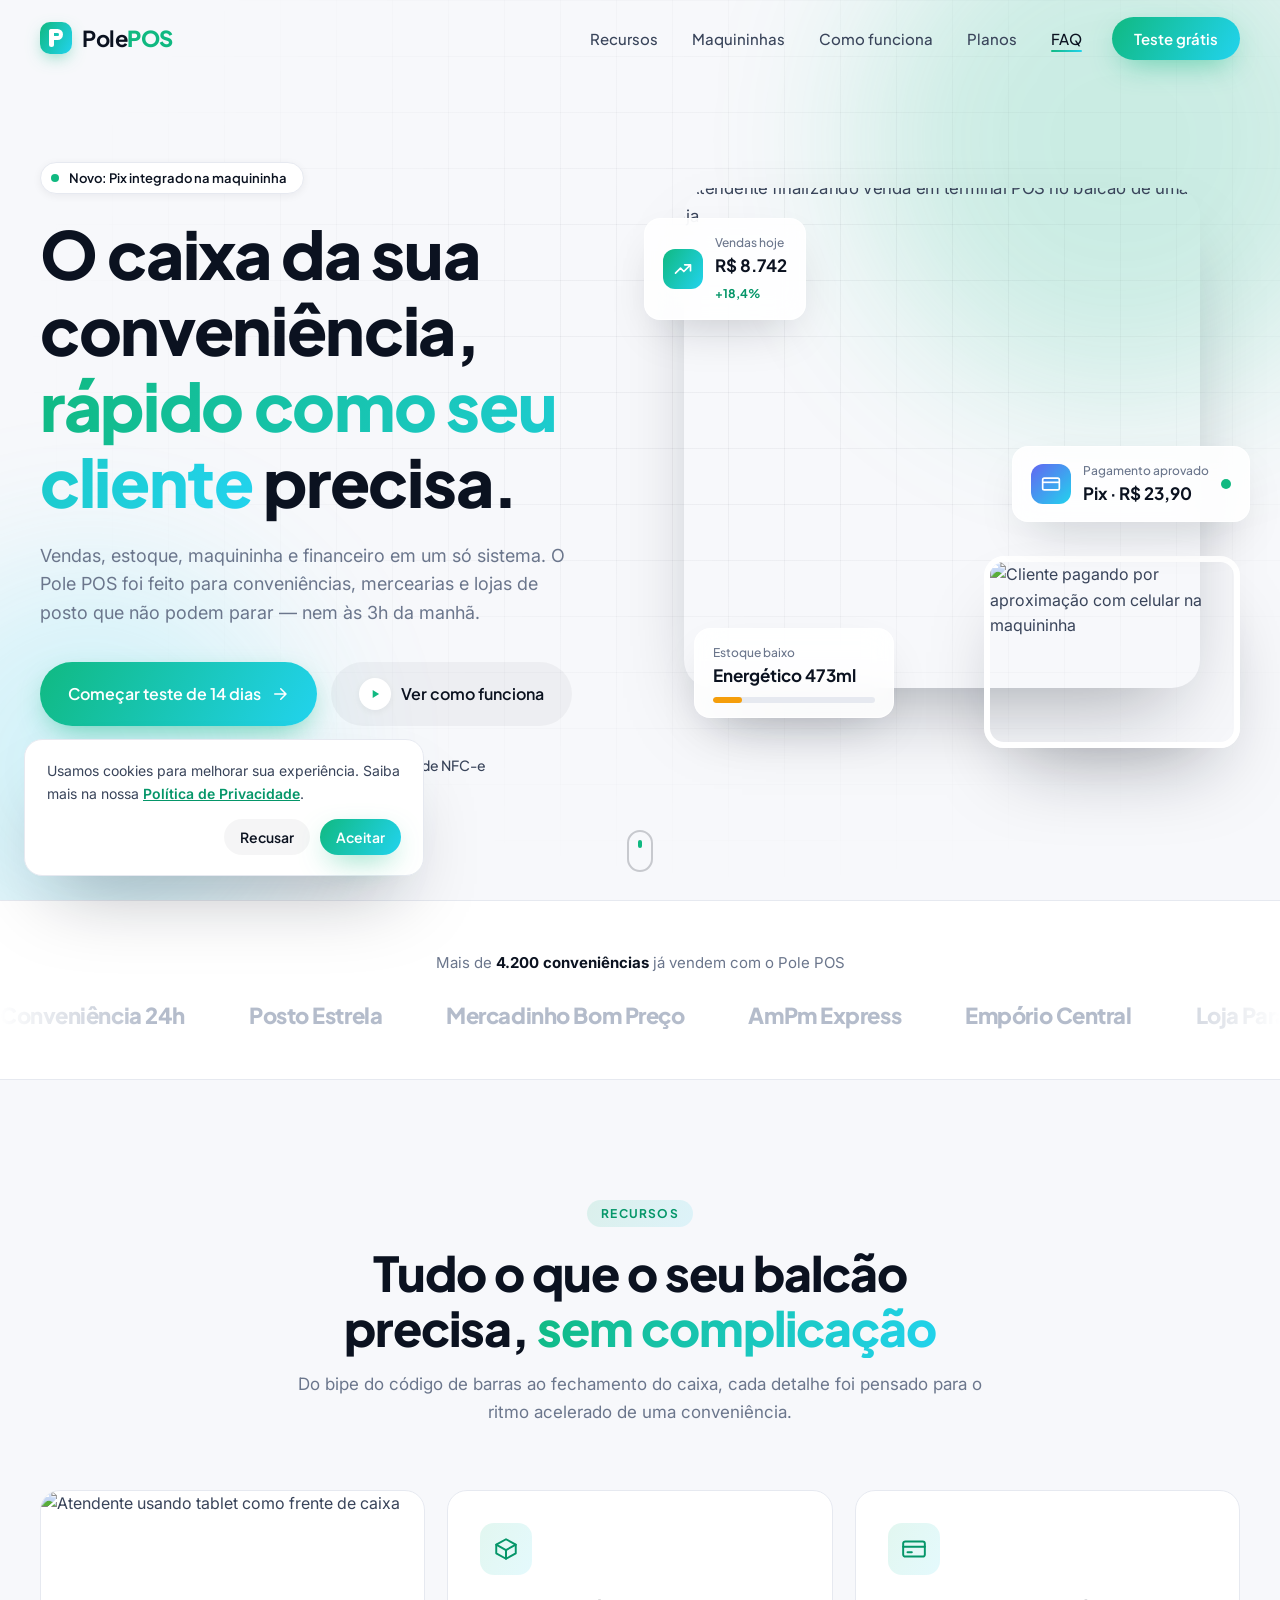
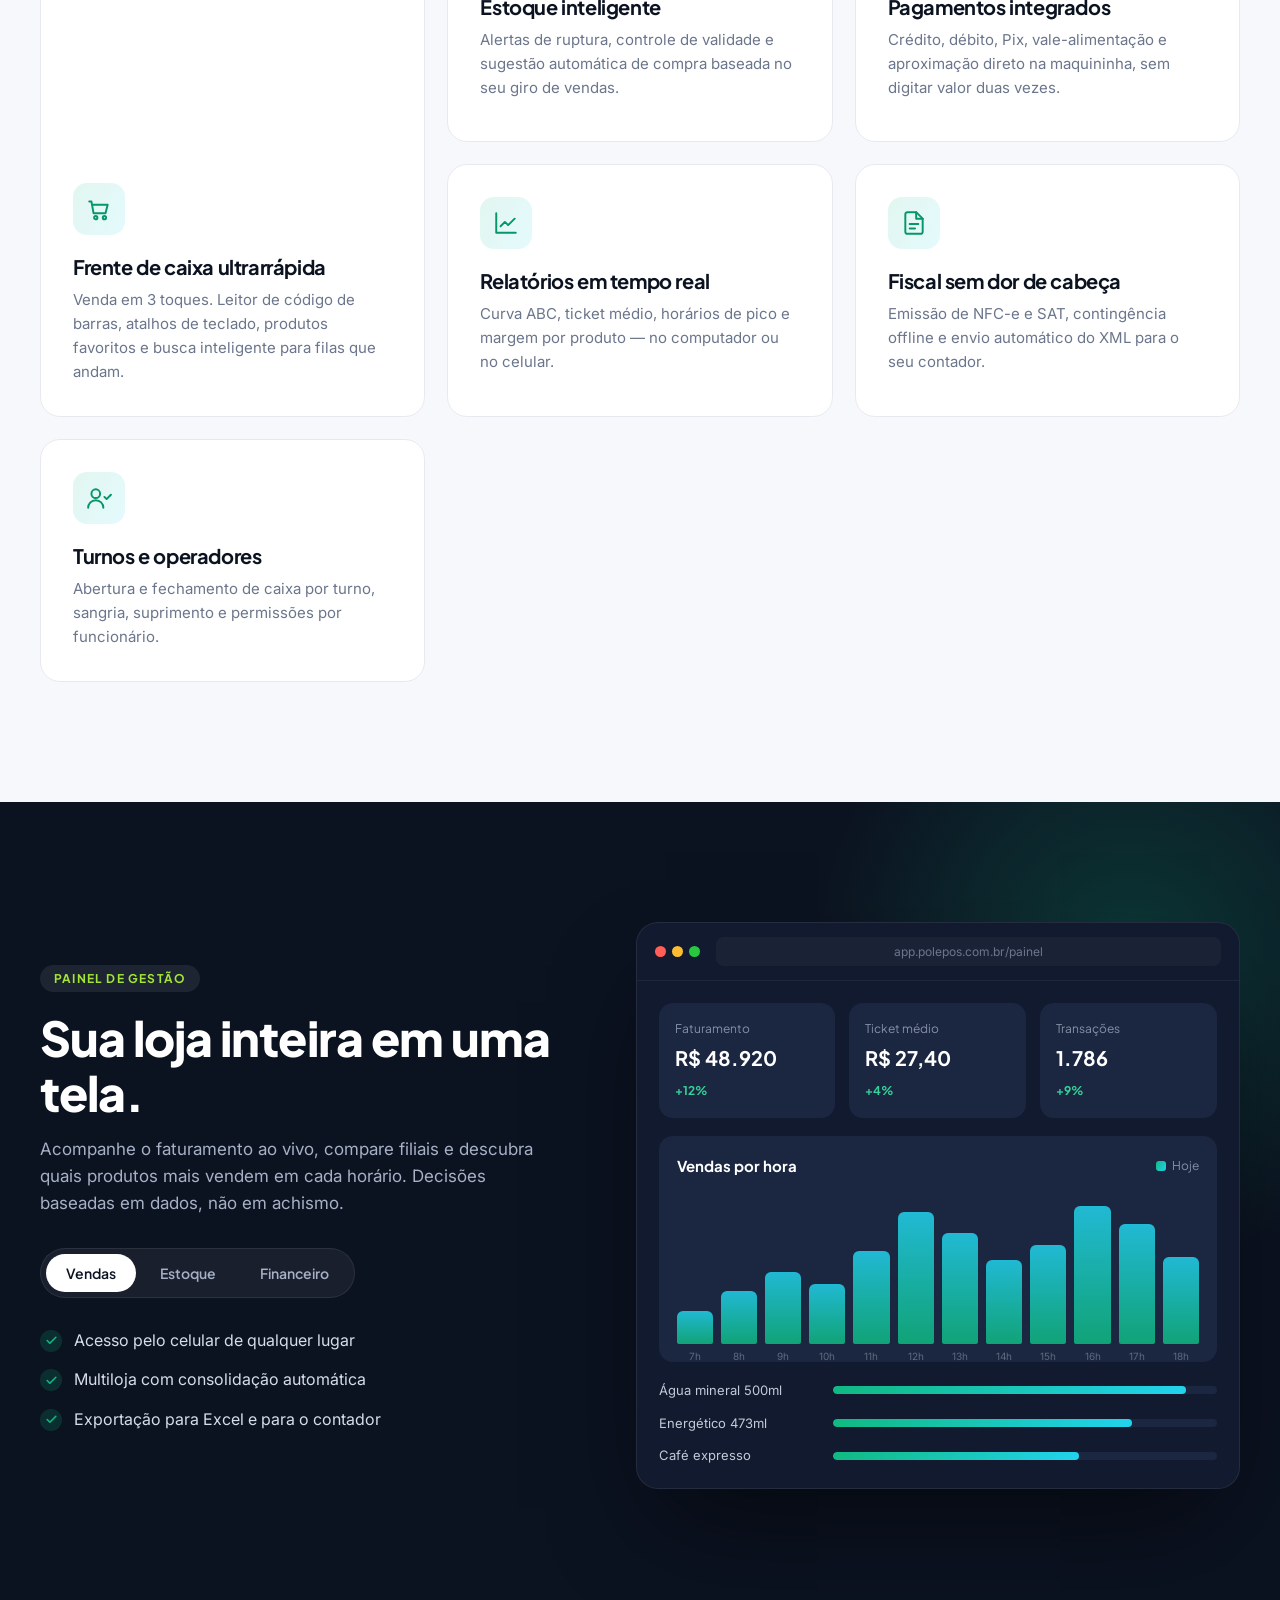
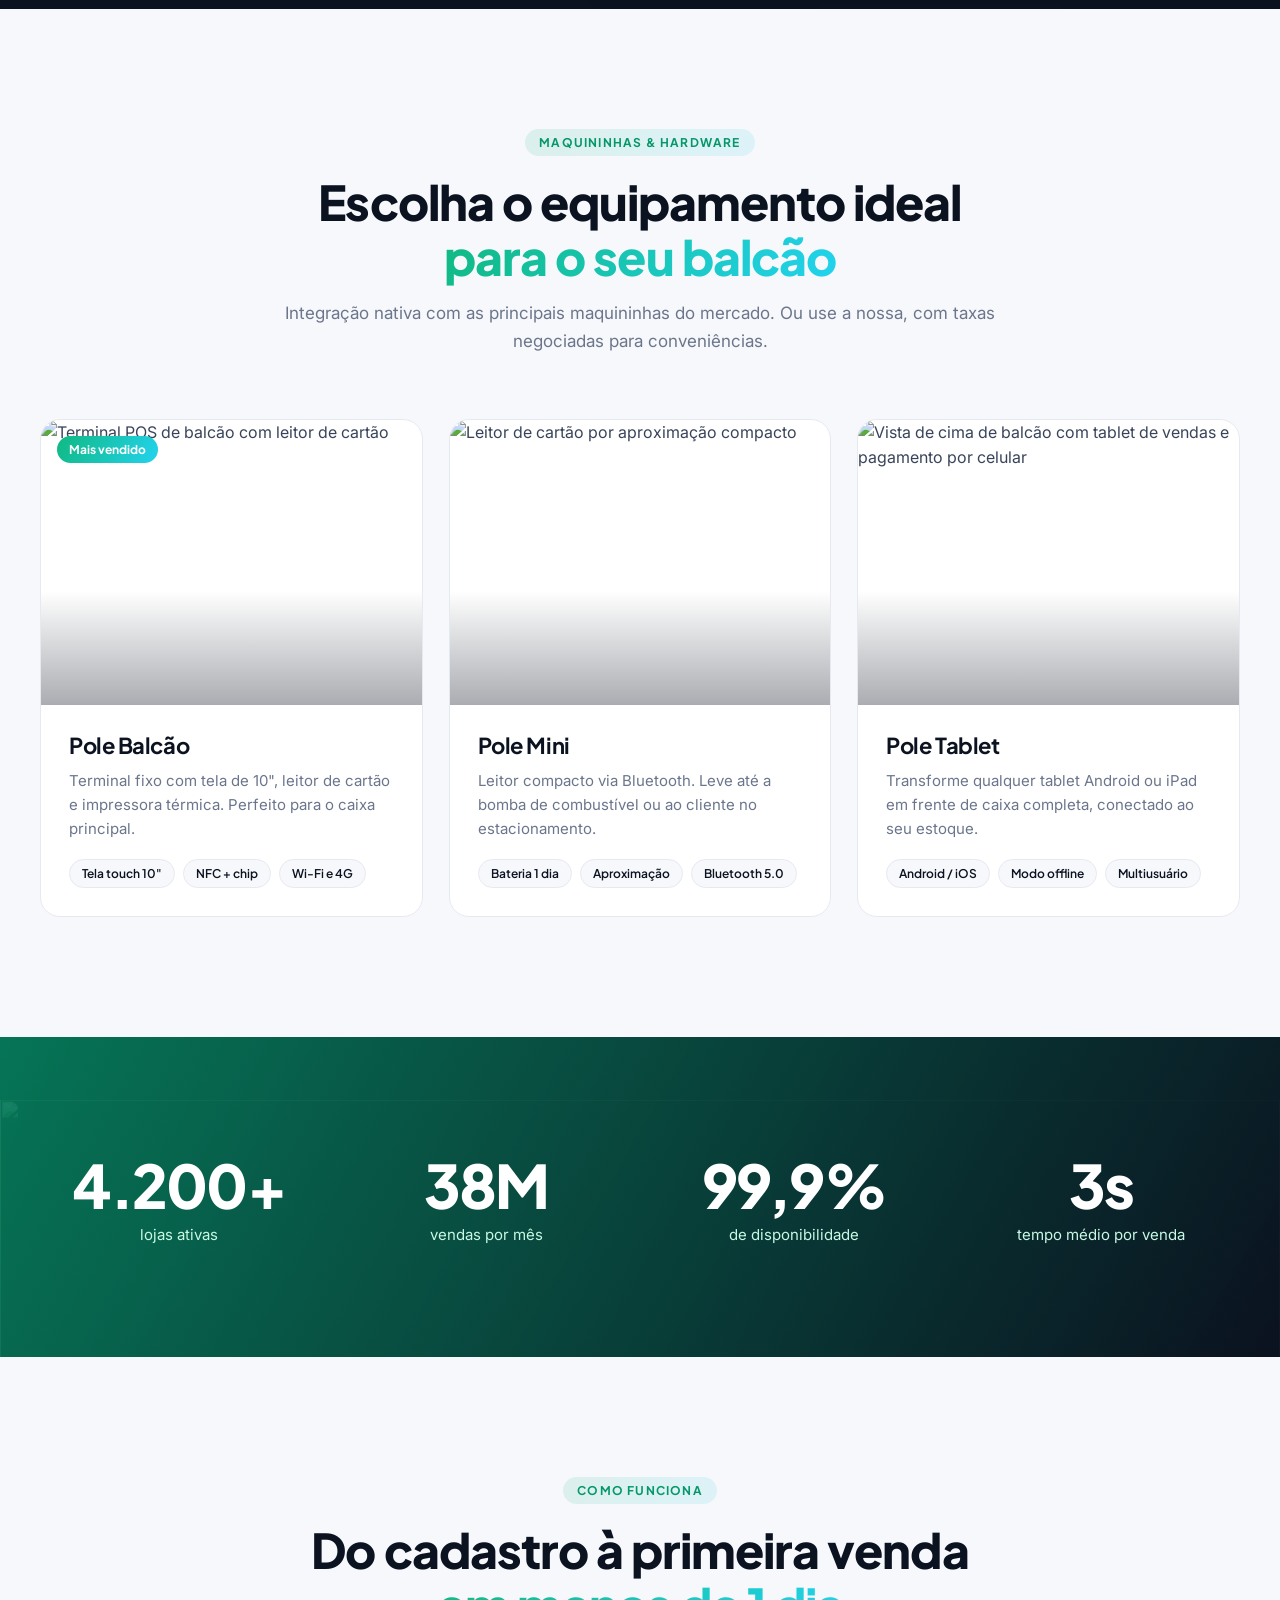
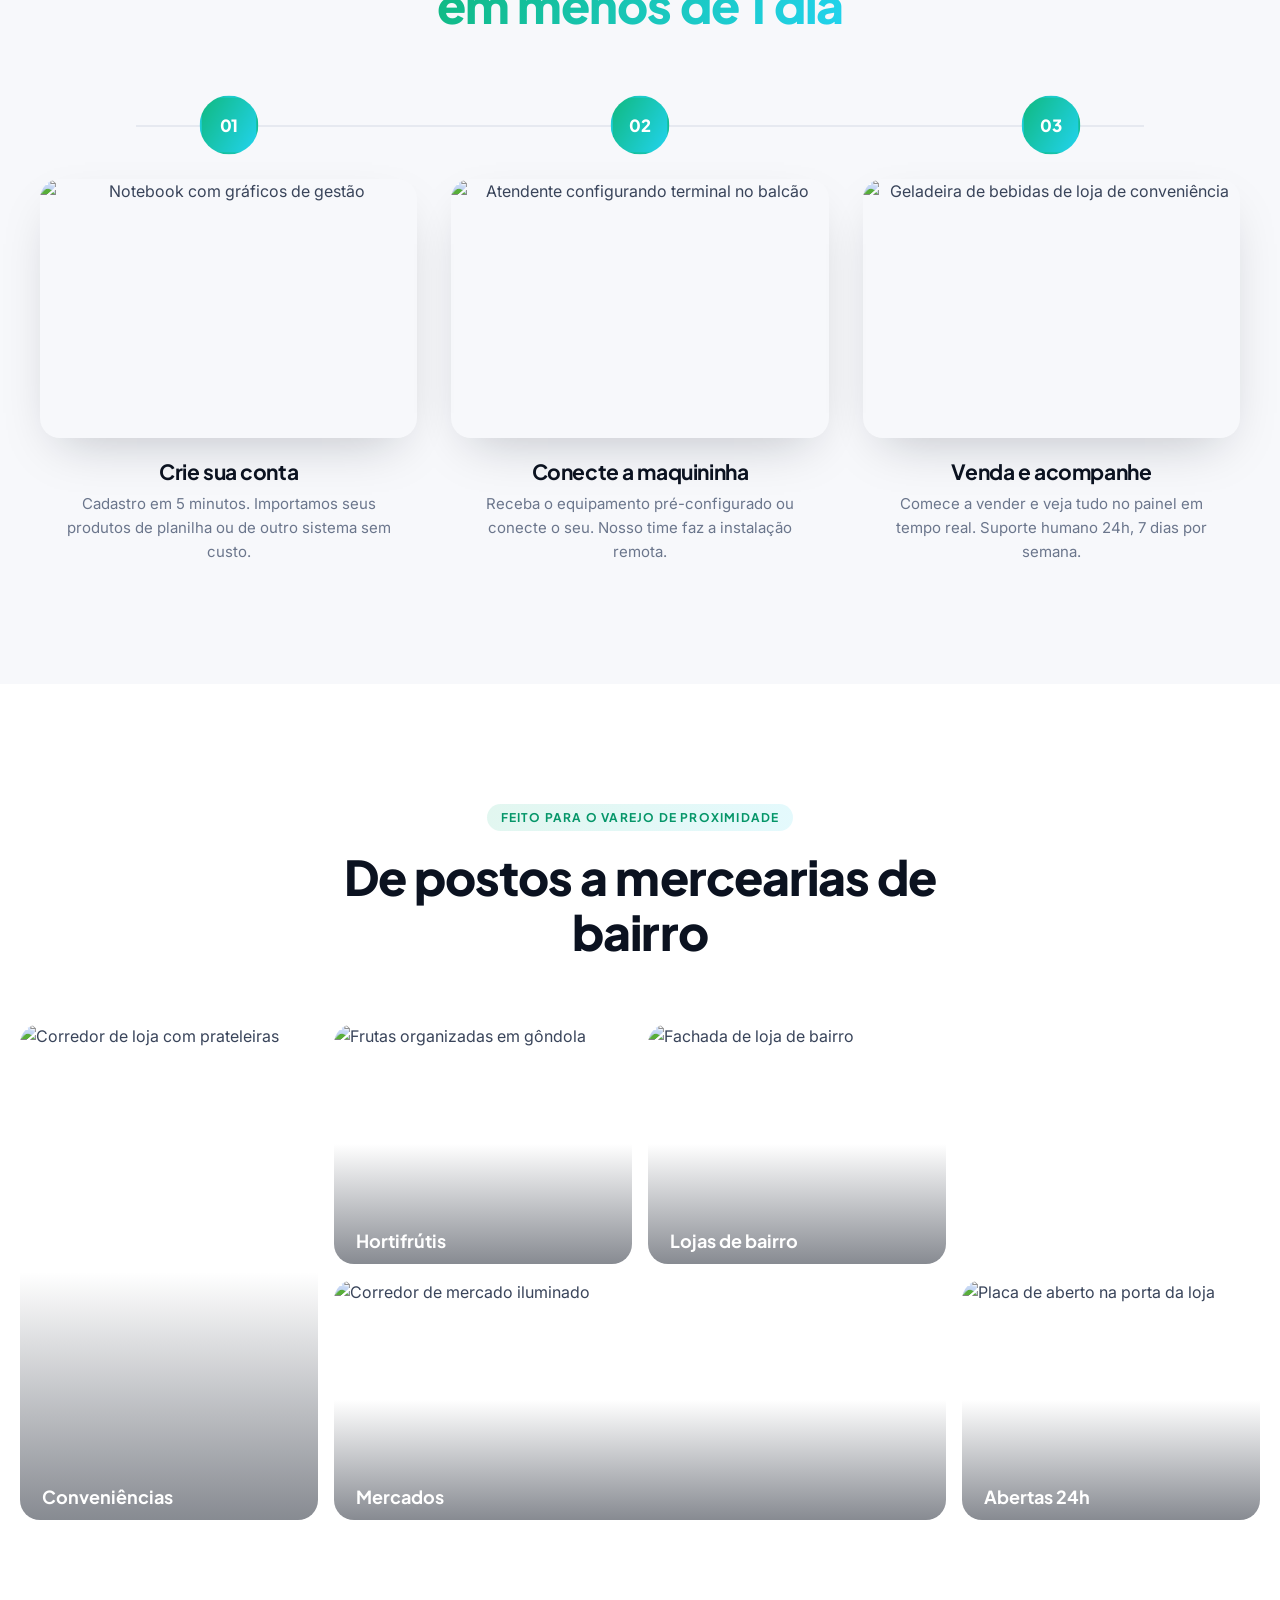
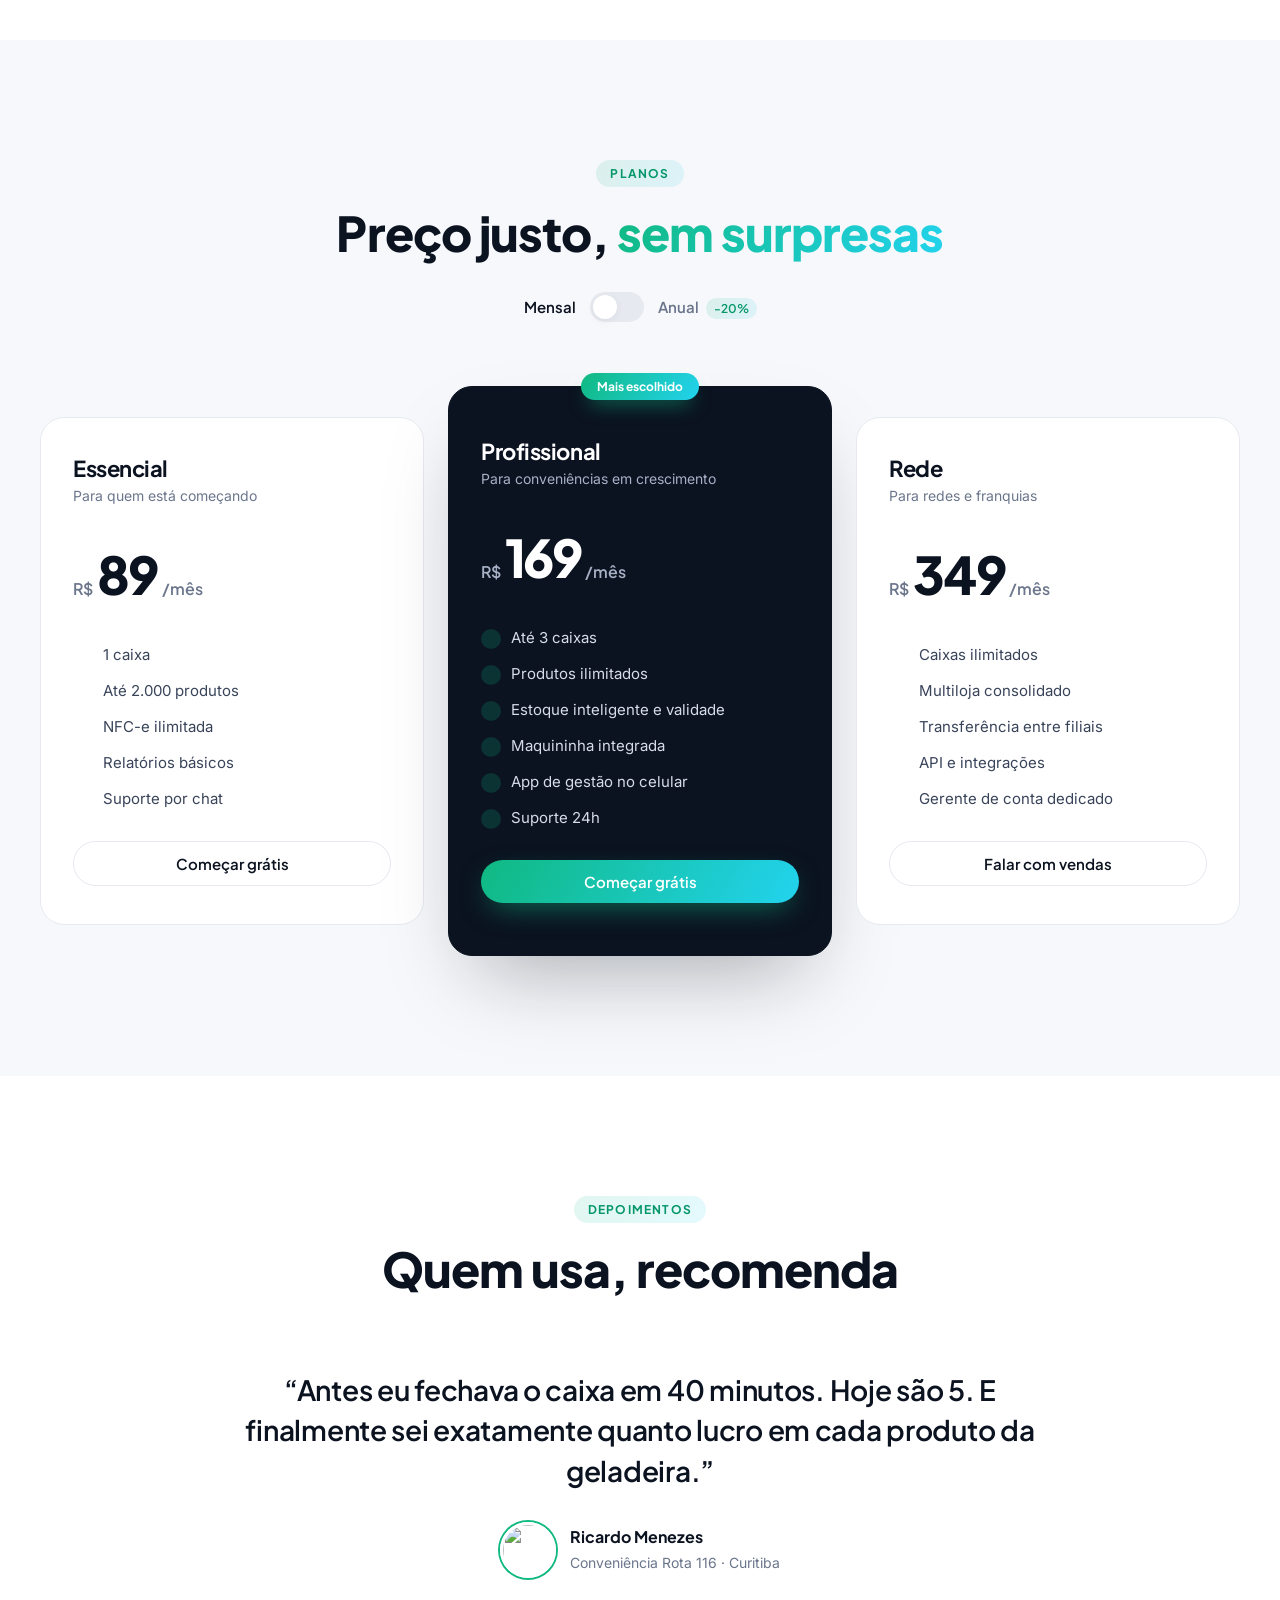
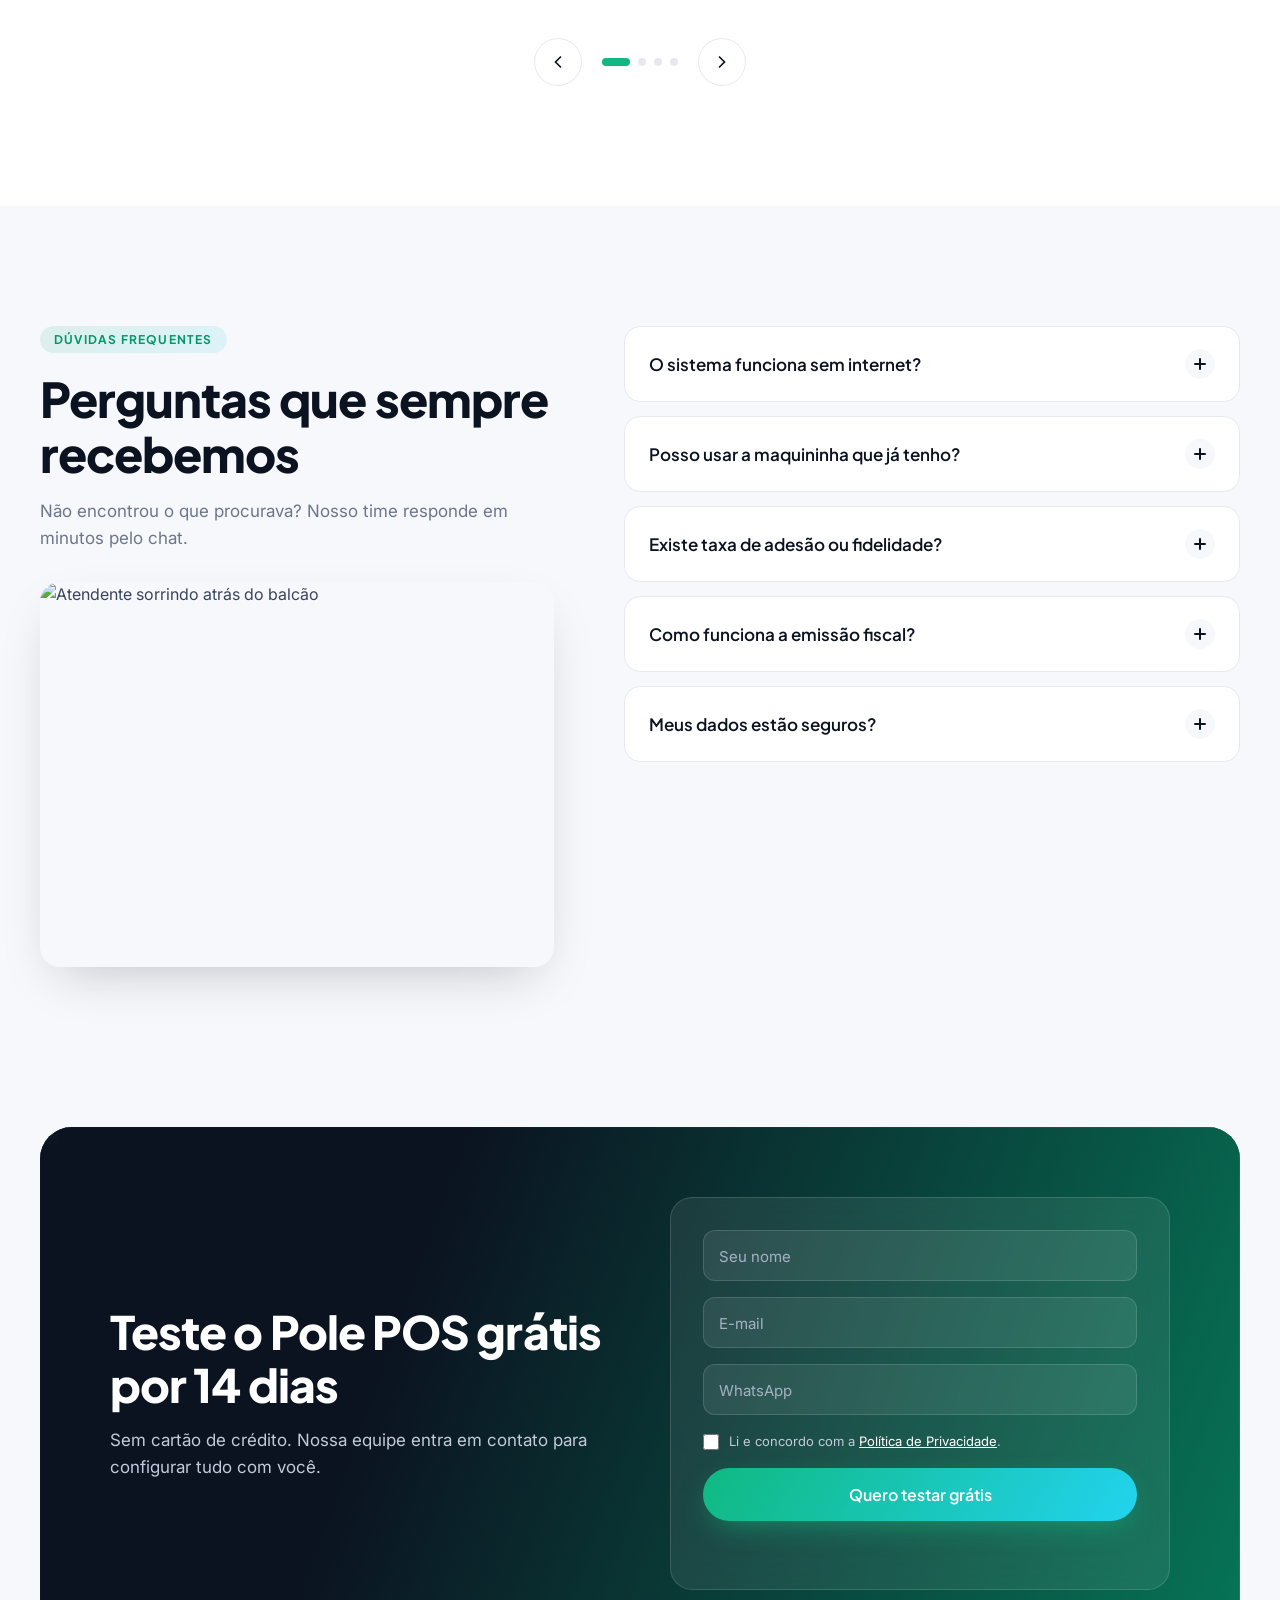
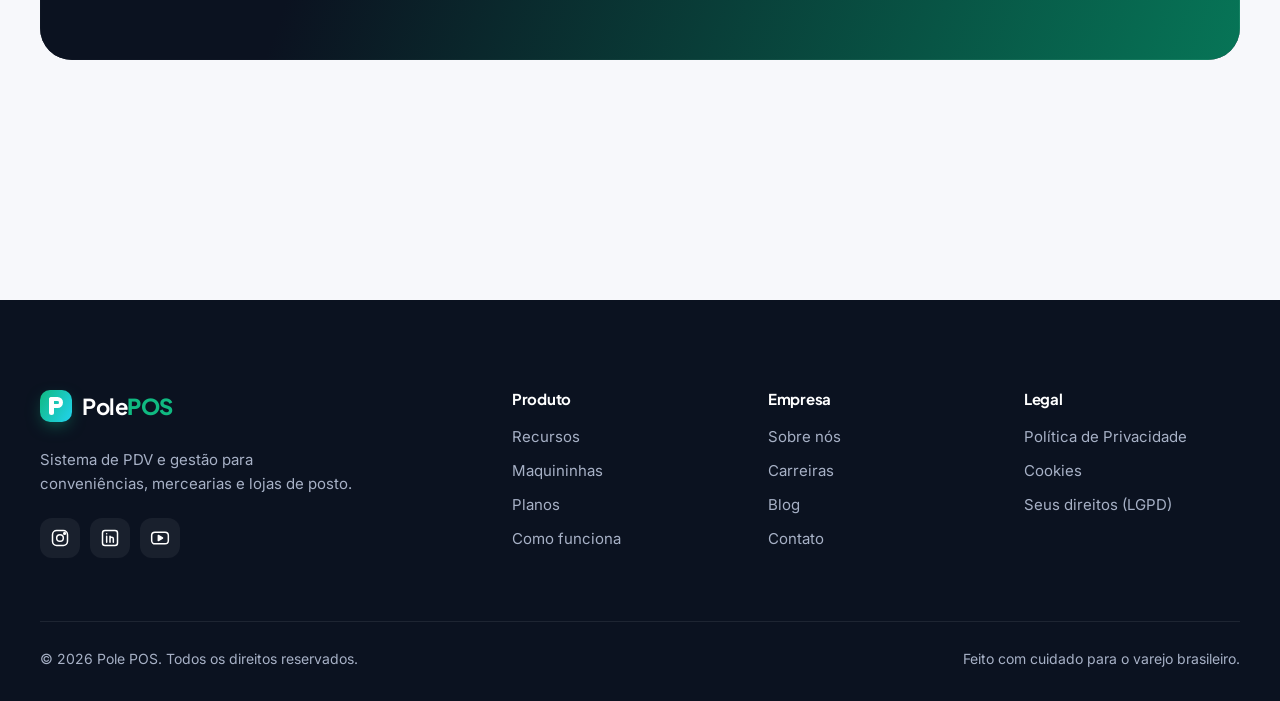
==== index.html @ f8021e5f "Landing page do Pole POS e página de privacidade Landing page para sistema de PDV de conveniências (" ====
<!DOCTYPE html>
<html lang="pt-BR">
<head>
  <meta charset="UTF-8">
  <meta name="viewport" content="width=device-width, initial-scale=1.0">
  <title>Pole POS — Sistema de PDV para Conveniências</title>
  <meta name="description" content="Pole POS: sistema de controle de vendas, estoque e pagamentos para lojas de conveniência e mercearias. Maquininha integrada, relatórios em tempo real e gestão na palma da mão.">
  <link rel="preconnect" href="https://fonts.googleapis.com">
  <link rel="preconnect" href="https://fonts.gstatic.com" crossorigin>
  <link href="https://fonts.googleapis.com/css2?family=Plus+Jakarta+Sans:wght@400;500;600;700;800&family=Inter:wght@400;500;600&display=swap" rel="stylesheet">
  <link rel="stylesheet" href="css/style.css">
</head>
<body>

  <!-- Loader -->
  <div class="loader" id="loader" aria-hidden="true">
    <div class="loader__logo">
      <span class="logo-mark"></span>
      <span>Pole<b>POS</b></span>
    </div>
    <div class="loader__bar"><span></span></div>
  </div>

  <div class="scroll-progress" id="scrollProgress"></div>
  <div class="cursor-glow" id="cursorGlow" aria-hidden="true"></div>

  <!-- Header -->
  <header class="header" id="header">
    <div class="container header__inner">
      <a href="#inicio" class="logo" aria-label="Pole POS — início">
        <span class="logo-mark"></span>
        <span>Pole<b>POS</b></span>
      </a>

      <nav class="nav" id="nav" aria-label="Navegação principal">
        <a href="#recursos" class="nav__link">Recursos</a>
        <a href="#maquininhas" class="nav__link">Maquininhas</a>
        <a href="#como-funciona" class="nav__link">Como funciona</a>
        <a href="#planos" class="nav__link">Planos</a>
        <a href="#faq" class="nav__link">FAQ</a>
        <a href="#contato" class="btn btn--primary nav__cta">Teste grátis</a>
      </nav>

      <button class="burger" id="burger" aria-label="Abrir menu" aria-expanded="false" aria-controls="nav">
        <span></span><span></span><span></span>
      </button>
    </div>
  </header>

  <main>
    <!-- HERO -->
    <section class="hero" id="inicio">
      <div class="hero__bg">
        <div class="blob blob--1"></div>
        <div class="blob blob--2"></div>
        <div class="grid-lines"></div>
      </div>

      <div class="container hero__inner">
        <div class="hero__content">
          <span class="badge reveal" data-delay="100">
            <span class="badge__dot"></span> Novo: Pix integrado na maquininha
          </span>
          <h1 class="hero__title reveal" data-delay="200">
            O caixa da sua conveniência,
            <span class="text-gradient">rápido como seu cliente</span>
            precisa.
          </h1>
          <p class="hero__text reveal" data-delay="300">
            Vendas, estoque, maquininha e financeiro em um só sistema. O Pole POS foi feito para conveniências, mercearias e lojas de posto que não podem parar — nem às 3h da manhã.
          </p>
          <div class="hero__actions reveal" data-delay="400">
            <a href="#contato" class="btn btn--primary btn--lg">
              Começar teste de 14 dias
              <svg viewBox="0 0 24 24" width="18" height="18"><path d="M5 12h14M13 5l7 7-7 7" fill="none" stroke="currentColor" stroke-width="2" stroke-linecap="round" stroke-linejoin="round"/></svg>
            </a>
            <a href="#como-funciona" class="btn btn--ghost btn--lg">
              <span class="play-icon"><svg viewBox="0 0 24 24" width="14" height="14"><path d="M8 5v14l11-7z" fill="currentColor"/></svg></span>
              Ver como funciona
            </a>
          </div>
          <ul class="hero__trust reveal" data-delay="500">
            <li><svg viewBox="0 0 24 24" width="18" height="18"><path d="M20 6 9 17l-5-5" fill="none" stroke="currentColor" stroke-width="2.5" stroke-linecap="round" stroke-linejoin="round"/></svg> Sem fidelidade</li>
            <li><svg viewBox="0 0 24 24" width="18" height="18"><path d="M20 6 9 17l-5-5" fill="none" stroke="currentColor" stroke-width="2.5" stroke-linecap="round" stroke-linejoin="round"/></svg> Funciona offline</li>
            <li><svg viewBox="0 0 24 24" width="18" height="18"><path d="M20 6 9 17l-5-5" fill="none" stroke="currentColor" stroke-width="2.5" stroke-linecap="round" stroke-linejoin="round"/></svg> Emissão de NFC-e</li>
          </ul>
        </div>

        <div class="hero__visual reveal reveal--right" data-delay="300">
          <div class="hero__img-main tilt">
            <img src="https://images.unsplash.com/photo-1556742049-0cfed4f6a45d?w=1100&q=80&auto=format&fit=crop" alt="Atendente finalizando venda em terminal POS no balcão de uma loja">
          </div>
          <div class="hero__img-small parallax" data-speed="0.08">
            <img src="https://images.unsplash.com/photo-1556742111-a301076d9d18?w=600&q=80&auto=format&fit=crop" alt="Cliente pagando por aproximação com celular na maquininha">
          </div>

          <div class="float-card float-card--sales parallax" data-speed="-0.06">
            <div class="float-card__icon float-card__icon--green">
              <svg viewBox="0 0 24 24" width="20" height="20"><path d="M3 17l6-6 4 4 8-8M14 7h7v7" fill="none" stroke="currentColor" stroke-width="2" stroke-linecap="round" stroke-linejoin="round"/></svg>
            </div>
            <div>
              <small>Vendas hoje</small>
              <strong>R$ <span class="counter" data-target="8742" data-format="money">0</span></strong>
              <em class="up">+18,4%</em>
            </div>
          </div>

          <div class="float-card float-card--pay parallax" data-speed="0.1">
            <div class="float-card__icon float-card__icon--blue">
              <svg viewBox="0 0 24 24" width="20" height="20"><rect x="2" y="5" width="20" height="14" rx="2" fill="none" stroke="currentColor" stroke-width="2"/><path d="M2 10h20" stroke="currentColor" stroke-width="2"/></svg>
            </div>
            <div>
              <small>Pagamento aprovado</small>
              <strong>Pix · R$ 23,90</strong>
            </div>
            <span class="pulse-dot"></span>
          </div>

          <div class="float-card float-card--stock parallax" data-speed="-0.12">
            <small>Estoque baixo</small>
            <strong>Energético 473ml</strong>
            <div class="mini-bar"><span style="--w: 18%"></span></div>
          </div>
        </div>
      </div>

      <a href="#logos" class="scroll-hint" aria-label="Rolar para baixo"><span></span></a>
    </section>

    <!-- LOGOS / MARQUEE -->
    <section class="logos" id="logos">
      <p class="logos__title">Mais de <strong>4.200 conveniências</strong> já vendem com o Pole POS</p>
      <div class="marquee">
        <div class="marquee__track">
          <span>Conveniência 24h</span><span>Posto Estrela</span><span>Mercadinho Bom Preço</span><span>AmPm Express</span><span>Empório Central</span><span>Loja Parada Certa</span><span>Mercearia da Vila</span><span>Rede Rota Sul</span>
          <span>Conveniência 24h</span><span>Posto Estrela</span><span>Mercadinho Bom Preço</span><span>AmPm Express</span><span>Empório Central</span><span>Loja Parada Certa</span><span>Mercearia da Vila</span><span>Rede Rota Sul</span>
        </div>
      </div>
    </section>

    <!-- RECURSOS -->
    <section class="section features" id="recursos">
      <div class="container">
        <div class="section__head reveal">
          <span class="eyebrow">Recursos</span>
          <h2 class="section__title">Tudo o que o seu balcão precisa, <span class="text-gradient">sem complicação</span></h2>
          <p class="section__text">Do bipe do código de barras ao fechamento do caixa, cada detalhe foi pensado para o ritmo acelerado de uma conveniência.</p>
        </div>

        <div class="features__grid">
          <article class="feature-card feature-card--big reveal">
            <div class="feature-card__img">
              <img src="https://images.unsplash.com/photo-1556740758-90de374c12ad?w=900&q=80&auto=format&fit=crop" alt="Atendente usando tablet como frente de caixa" loading="lazy">
            </div>
            <div class="feature-card__body">
              <div class="icon-box"><svg viewBox="0 0 24 24"><path d="M3 5h2l2 11h11l2-8H6" /><circle cx="9" cy="20" r="1.5"/><circle cx="17" cy="20" r="1.5"/></svg></div>
              <h3>Frente de caixa ultrarrápida</h3>
              <p>Venda em 3 toques. Leitor de código de barras, atalhos de teclado, produtos favoritos e busca inteligente para filas que andam.</p>
            </div>
          </article>

          <article class="feature-card reveal" data-delay="100">
            <div class="icon-box"><svg viewBox="0 0 24 24"><path d="M21 8 12 3 3 8v8l9 5 9-5z"/><path d="M3 8l9 5 9-5M12 13v8"/></svg></div>
            <h3>Estoque inteligente</h3>
            <p>Alertas de ruptura, controle de validade e sugestão automática de compra baseada no seu giro de vendas.</p>
          </article>

          <article class="feature-card reveal" data-delay="200">
            <div class="icon-box"><svg viewBox="0 0 24 24"><rect x="2" y="5" width="20" height="14" rx="2"/><path d="M2 10h20M6 15h4"/></svg></div>
            <h3>Pagamentos integrados</h3>
            <p>Crédito, débito, Pix, vale-alimentação e aproximação direto na maquininha, sem digitar valor duas vezes.</p>
          </article>

          <article class="feature-card reveal" data-delay="100">
            <div class="icon-box"><svg viewBox="0 0 24 24"><path d="M3 3v18h18"/><path d="M7 15l4-4 3 3 6-6"/></svg></div>
            <h3>Relatórios em tempo real</h3>
            <p>Curva ABC, ticket médio, horários de pico e margem por produto — no computador ou no celular.</p>
          </article>

          <article class="feature-card reveal" data-delay="200">
            <div class="icon-box"><svg viewBox="0 0 24 24"><path d="M14 2H6a2 2 0 0 0-2 2v16a2 2 0 0 0 2 2h12a2 2 0 0 0 2-2V8z"/><path d="M14 2v6h6M8 13h8M8 17h5"/></svg></div>
            <h3>Fiscal sem dor de cabeça</h3>
            <p>Emissão de NFC-e e SAT, contingência offline e envio automático do XML para o seu contador.</p>
          </article>

          <article class="feature-card reveal" data-delay="300">
            <div class="icon-box"><svg viewBox="0 0 24 24"><circle cx="9" cy="8" r="4"/><path d="M2 21a7 7 0 0 1 14 0M17 11l2 2 4-4"/></svg></div>
            <h3>Turnos e operadores</h3>
            <p>Abertura e fechamento de caixa por turno, sangria, suprimento e permissões por funcionário.</p>
          </article>
        </div>
      </div>
    </section>

    <!-- DASHBOARD SHOWCASE -->
    <section class="section showcase">
      <div class="container showcase__inner">
        <div class="showcase__content reveal">
          <span class="eyebrow eyebrow--light">Painel de gestão</span>
          <h2 class="section__title section__title--light">Sua loja inteira em uma tela.</h2>
          <p class="section__text section__text--light">Acompanhe o faturamento ao vivo, compare filiais e descubra quais produtos mais vendem em cada horário. Decisões baseadas em dados, não em achismo.</p>

          <div class="tabs" role="tablist">
            <button class="tab is-active" role="tab" aria-selected="true" data-tab="vendas">Vendas</button>
            <button class="tab" role="tab" aria-selected="false" data-tab="estoque">Estoque</button>
            <button class="tab" role="tab" aria-selected="false" data-tab="financeiro">Financeiro</button>
          </div>

          <ul class="check-list">
            <li>Acesso pelo celular de qualquer lugar</li>
            <li>Multiloja com consolidação automática</li>
            <li>Exportação para Excel e para o contador</li>
          </ul>
        </div>

        <div class="dashboard reveal reveal--right" data-delay="200">
          <div class="dashboard__top">
            <span class="dots"><i></i><i></i><i></i></span>
            <span class="dashboard__url">app.polepos.com.br/painel</span>
          </div>
          <div class="dashboard__body">
            <div class="kpis">
              <div class="kpi"><small data-kpi-label="0">Faturamento</small><strong data-kpi-value="0">R$ 48.920</strong><em class="up" data-kpi-delta="0">+12%</em></div>
              <div class="kpi"><small data-kpi-label="1">Ticket médio</small><strong data-kpi-value="1">R$ 27,40</strong><em class="up" data-kpi-delta="1">+4%</em></div>
              <div class="kpi"><small data-kpi-label="2">Transações</small><strong data-kpi-value="2">1.786</strong><em class="up" data-kpi-delta="2">+9%</em></div>
            </div>
            <div class="chart">
              <div class="chart__head">
                <strong id="chartTitle">Vendas por hora</strong>
                <span class="chart__legend"><i></i> Hoje</span>
              </div>
              <div class="chart__bars" id="chartBars"></div>
            </div>
            <div class="top-products">
              <div class="tp"><span>Água mineral 500ml</span><div class="tp__bar"><i style="--w:92%"></i></div></div>
              <div class="tp"><span>Energético 473ml</span><div class="tp__bar"><i style="--w:78%"></i></div></div>
              <div class="tp"><span>Café expresso</span><div class="tp__bar"><i style="--w:64%"></i></div></div>
            </div>
          </div>
        </div>
      </div>
    </section>

    <!-- MAQUININHAS -->
    <section class="section hardware" id="maquininhas">
      <div class="container">
        <div class="section__head reveal">
          <span class="eyebrow">Maquininhas & hardware</span>
          <h2 class="section__title">Escolha o equipamento ideal <span class="text-gradient">para o seu balcão</span></h2>
          <p class="section__text">Integração nativa com as principais maquininhas do mercado. Ou use a nossa, com taxas negociadas para conveniências.</p>
        </div>

        <div class="hardware__grid">
          <article class="hw-card reveal">
            <div class="hw-card__img">
              <img src="https://images.unsplash.com/photo-1556745757-8d76bdb6984b?w=800&q=80&auto=format&fit=crop" alt="Terminal POS de balcão com leitor de cartão" loading="lazy">
              <span class="hw-card__tag">Mais vendido</span>
            </div>
            <div class="hw-card__body">
              <h3>Pole Balcão</h3>
              <p>Terminal fixo com tela de 10", leitor de cartão e impressora térmica. Perfeito para o caixa principal.</p>
              <ul class="specs"><li>Tela touch 10"</li><li>NFC + chip</li><li>Wi-Fi e 4G</li></ul>
            </div>
          </article>

          <article class="hw-card reveal" data-delay="100">
            <div class="hw-card__img">
              <img src="https://images.unsplash.com/photo-1556742502-ec7c0e9f34b1?w=800&q=80&auto=format&fit=crop" alt="Leitor de cartão por aproximação compacto" loading="lazy">
            </div>
            <div class="hw-card__body">
              <h3>Pole Mini</h3>
              <p>Leitor compacto via Bluetooth. Leve até a bomba de combustível ou ao cliente no estacionamento.</p>
              <ul class="specs"><li>Bateria 1 dia</li><li>Aproximação</li><li>Bluetooth 5.0</li></ul>
            </div>
          </article>

          <article class="hw-card reveal" data-delay="200">
            <div class="hw-card__img">
              <img src="https://images.unsplash.com/photo-1556740714-a8395b3bf30f?w=800&q=80&auto=format&fit=crop" alt="Vista de cima de balcão com tablet de vendas e pagamento por celular" loading="lazy">
            </div>
            <div class="hw-card__body">
              <h3>Pole Tablet</h3>
              <p>Transforme qualquer tablet Android ou iPad em frente de caixa completa, conectado ao seu estoque.</p>
              <ul class="specs"><li>Android / iOS</li><li>Modo offline</li><li>Multiusuário</li></ul>
            </div>
          </article>
        </div>
      </div>
    </section>

    <!-- STATS -->
    <section class="stats">
      <div class="stats__bg">
        <img src="https://images.unsplash.com/photo-1604719312566-8912e9227c6a?w=1800&q=70&auto=format&fit=crop" alt="" class="parallax-bg" loading="lazy">
      </div>
      <div class="container stats__grid">
        <div class="stat reveal"><strong><span class="counter" data-target="4200">0</span>+</strong><span>lojas ativas</span></div>
        <div class="stat reveal" data-delay="100"><strong><span class="counter" data-target="38">0</span>M</strong><span>vendas por mês</span></div>
        <div class="stat reveal" data-delay="200"><strong><span class="counter" data-target="99.9" data-decimals="1">0</span>%</strong><span>de disponibilidade</span></div>
        <div class="stat reveal" data-delay="300"><strong><span class="counter" data-target="3">0</span>s</strong><span>tempo médio por venda</span></div>
      </div>
    </section>

    <!-- COMO FUNCIONA -->
    <section class="section steps" id="como-funciona">
      <div class="container">
        <div class="section__head reveal">
          <span class="eyebrow">Como funciona</span>
          <h2 class="section__title">Do cadastro à primeira venda <span class="text-gradient">em menos de 1 dia</span></h2>
        </div>

        <div class="steps__wrap">
          <div class="steps__line"><span id="stepsLineFill"></span></div>

          <div class="step reveal">
            <div class="step__num">01</div>
            <div class="step__img"><img src="https://images.unsplash.com/photo-1460925895917-afdab827c52f?w=700&q=80&auto=format&fit=crop" alt="Notebook com gráficos de gestão" loading="lazy"></div>
            <h3>Crie sua conta</h3>
            <p>Cadastro em 5 minutos. Importamos seus produtos de planilha ou de outro sistema sem custo.</p>
          </div>

          <div class="step reveal" data-delay="150">
            <div class="step__num">02</div>
            <div class="step__img"><img src="https://images.unsplash.com/photo-1556742393-d75f468bfcb0?w=700&q=80&auto=format&fit=crop" alt="Atendente configurando terminal no balcão" loading="lazy"></div>
            <h3>Conecte a maquininha</h3>
            <p>Receba o equipamento pré-configurado ou conecte o seu. Nosso time faz a instalação remota.</p>
          </div>

          <div class="step reveal" data-delay="300">
            <div class="step__num">03</div>
            <div class="step__img"><img src="https://images.unsplash.com/photo-1601600576337-c1d8a0d1373c?w=700&q=80&auto=format&fit=crop" alt="Geladeira de bebidas de loja de conveniência" loading="lazy"></div>
            <h3>Venda e acompanhe</h3>
            <p>Comece a vender e veja tudo no painel em tempo real. Suporte humano 24h, 7 dias por semana.</p>
          </div>
        </div>
      </div>
    </section>

    <!-- GALERIA -->
    <section class="section gallery">
      <div class="container">
        <div class="section__head reveal">
          <span class="eyebrow">Feito para o varejo de proximidade</span>
          <h2 class="section__title">De postos a mercearias de bairro</h2>
        </div>
      </div>
      <div class="gallery__grid">
        <figure class="g-item g-item--tall reveal"><img src="https://images.unsplash.com/photo-1534723452862-4c874018d66d?w=800&q=80&auto=format&fit=crop" alt="Corredor de loja com prateleiras" loading="lazy"><figcaption>Conveniências</figcaption></figure>
        <figure class="g-item reveal" data-delay="100"><img src="https://images.unsplash.com/photo-1583258292688-d0213dc5a3a8?w=800&q=80&auto=format&fit=crop" alt="Frutas organizadas em gôndola" loading="lazy"><figcaption>Hortifrútis</figcaption></figure>
        <figure class="g-item reveal" data-delay="200"><img src="https://images.unsplash.com/photo-1472851294608-062f824d29cc?w=800&q=80&auto=format&fit=crop" alt="Fachada de loja de bairro" loading="lazy"><figcaption>Lojas de bairro</figcaption></figure>
        <figure class="g-item g-item--wide reveal" data-delay="100"><img src="https://images.unsplash.com/photo-1578916171728-46686eac8d58?w=1200&q=80&auto=format&fit=crop" alt="Corredor de mercado iluminado" loading="lazy"><figcaption>Mercados</figcaption></figure>
        <figure class="g-item reveal" data-delay="200"><img src="https://images.unsplash.com/photo-1528698827591-e19ccd7bc23d?w=800&q=80&auto=format&fit=crop" alt="Placa de aberto na porta da loja" loading="lazy"><figcaption>Abertas 24h</figcaption></figure>
      </div>
    </section>

    <!-- PLANOS -->
    <section class="section pricing" id="planos">
      <div class="container">
        <div class="section__head reveal">
          <span class="eyebrow">Planos</span>
          <h2 class="section__title">Preço justo, <span class="text-gradient">sem surpresas</span></h2>
          <div class="billing-toggle">
            <span class="is-active" data-billing-label="monthly">Mensal</span>
            <button class="switch" id="billingSwitch" aria-label="Alternar cobrança anual" aria-pressed="false"><span></span></button>
            <span data-billing-label="yearly">Anual <em class="save">-20%</em></span>
          </div>
        </div>

        <div class="pricing__grid">
          <article class="plan reveal">
            <h3>Essencial</h3>
            <p class="plan__desc">Para quem está começando</p>
            <div class="plan__price"><small>R$</small><span data-monthly="89" data-yearly="71">89</span><small>/mês</small></div>
            <ul>
              <li>1 caixa</li><li>Até 2.000 produtos</li><li>NFC-e ilimitada</li><li>Relatórios básicos</li><li>Suporte por chat</li>
            </ul>
            <a href="#contato" class="btn btn--outline btn--block">Começar grátis</a>
          </article>

          <article class="plan plan--featured reveal" data-delay="100">
            <span class="plan__badge">Mais escolhido</span>
            <h3>Profissional</h3>
            <p class="plan__desc">Para conveniências em crescimento</p>
            <div class="plan__price"><small>R$</small><span data-monthly="169" data-yearly="135">169</span><small>/mês</small></div>
            <ul>
              <li>Até 3 caixas</li><li>Produtos ilimitados</li><li>Estoque inteligente e validade</li><li>Maquininha integrada</li><li>App de gestão no celular</li><li>Suporte 24h</li>
            </ul>
            <a href="#contato" class="btn btn--primary btn--block">Começar grátis</a>
          </article>

          <article class="plan reveal" data-delay="200">
            <h3>Rede</h3>
            <p class="plan__desc">Para redes e franquias</p>
            <div class="plan__price"><small>R$</small><span data-monthly="349" data-yearly="279">349</span><small>/mês</small></div>
            <ul>
              <li>Caixas ilimitados</li><li>Multiloja consolidado</li><li>Transferência entre filiais</li><li>API e integrações</li><li>Gerente de conta dedicado</li>
            </ul>
            <a href="#contato" class="btn btn--outline btn--block">Falar com vendas</a>
          </article>
        </div>
      </div>
    </section>

    <!-- DEPOIMENTOS -->
    <section class="section testimonials">
      <div class="container">
        <div class="section__head reveal">
          <span class="eyebrow">Depoimentos</span>
          <h2 class="section__title">Quem usa, recomenda</h2>
        </div>

        <div class="slider reveal" id="slider">
          <div class="slider__track" id="sliderTrack">
            <blockquote class="testimonial">
              <p>“Antes eu fechava o caixa em 40 minutos. Hoje são 5. E finalmente sei exatamente quanto lucro em cada produto da geladeira.”</p>
              <footer>
                <img src="https://images.unsplash.com/photo-1507003211169-0a1dd7228f2d?w=160&h=160&q=80&auto=format&fit=crop" alt="" loading="lazy">
                <div><strong>Ricardo Menezes</strong><span>Conveniência Rota 116 · Curitiba</span></div>
              </footer>
            </blockquote>
            <blockquote class="testimonial">
              <p>“A integração com a maquininha acabou com os erros de digitação. Pix cai na hora e o relatório já mostra tudo separado.”</p>
              <footer>
                <img src="https://images.unsplash.com/photo-1494790108377-be9c29b29330?w=160&h=160&q=80&auto=format&fit=crop" alt="" loading="lazy">
                <div><strong>Juliana Araújo</strong><span>Mercearia da Vila · Belo Horizonte</span></div>
              </footer>
            </blockquote>
            <blockquote class="testimonial">
              <p>“Tenho 6 lojas em postos e acompanho todas pelo celular. O alerta de estoque baixo salvou meu fim de semana várias vezes.”</p>
              <footer>
                <img src="https://images.unsplash.com/photo-1500648767791-00dcc994a43e?w=160&h=160&q=80&auto=format&fit=crop" alt="" loading="lazy">
                <div><strong>André Siqueira</strong><span>Rede Parada Certa · Campinas</span></div>
              </footer>
            </blockquote>
            <blockquote class="testimonial">
              <p>“Funciona mesmo quando a internet cai. Para uma loja 24h, isso não tem preço. O suporte de madrugada responde rápido.”</p>
              <footer>
                <img src="https://images.unsplash.com/photo-1573497019940-1c28c88b4f3e?w=160&h=160&q=80&auto=format&fit=crop" alt="" loading="lazy">
                <div><strong>Patrícia Lemos</strong><span>Express 24h · Recife</span></div>
              </footer>
            </blockquote>
          </div>
          <div class="slider__nav">
            <button class="slider__btn" id="prevBtn" aria-label="Depoimento anterior"><svg viewBox="0 0 24 24" width="20" height="20"><path d="M15 18l-6-6 6-6" fill="none" stroke="currentColor" stroke-width="2" stroke-linecap="round"/></svg></button>
            <div class="slider__dots" id="sliderDots"></div>
            <button class="slider__btn" id="nextBtn" aria-label="Próximo depoimento"><svg viewBox="0 0 24 24" width="20" height="20"><path d="M9 6l6 6-6 6" fill="none" stroke="currentColor" stroke-width="2" stroke-linecap="round"/></svg></button>
          </div>
        </div>
      </div>
    </section>

    <!-- FAQ -->
    <section class="section faq" id="faq">
      <div class="container faq__inner">
        <div class="faq__side reveal">
          <span class="eyebrow">Dúvidas frequentes</span>
          <h2 class="section__title">Perguntas que sempre recebemos</h2>
          <p class="section__text">Não encontrou o que procurava? Nosso time responde em minutos pelo chat.</p>
          <div class="faq__img">
            <img src="https://images.unsplash.com/photo-1556741533-6e6a62bd8b49?w=800&q=80&auto=format&fit=crop" alt="Atendente sorrindo atrás do balcão" loading="lazy">
          </div>
        </div>

        <div class="accordion reveal" data-delay="150">
          <div class="acc-item">
            <button class="acc-head" aria-expanded="false">O sistema funciona sem internet?<span class="acc-icon"></span></button>
            <div class="acc-body"><p>Sim. O Pole POS continua vendendo em modo offline e emite NFC-e em contingência. Quando a conexão volta, tudo é sincronizado automaticamente.</p></div>
          </div>
          <div class="acc-item">
            <button class="acc-head" aria-expanded="false">Posso usar a maquininha que já tenho?<span class="acc-icon"></span></button>
            <div class="acc-body"><p>Na maioria dos casos, sim. Temos integração com as principais adquirentes do mercado. Consulte nosso time para confirmar o seu modelo.</p></div>
          </div>
          <div class="acc-item">
            <button class="acc-head" aria-expanded="false">Existe taxa de adesão ou fidelidade?<span class="acc-icon"></span></button>
            <div class="acc-body"><p>Não. Você pode cancelar quando quiser, sem multa. A migração de dados e o treinamento inicial também são gratuitos.</p></div>
          </div>
          <div class="acc-item">
            <button class="acc-head" aria-expanded="false">Como funciona a emissão fiscal?<span class="acc-icon"></span></button>
            <div class="acc-body"><p>Emitimos NFC-e e SAT (onde aplicável) direto no caixa. Os XMLs ficam armazenados por 5 anos e podem ser enviados automaticamente para o seu contador.</p></div>
          </div>
          <div class="acc-item">
            <button class="acc-head" aria-expanded="false">Meus dados estão seguros?<span class="acc-icon"></span></button>
            <div class="acc-body"><p>Seus dados são criptografados, com backups diários e conformidade com a LGPD. Veja os detalhes na nossa <a href="privacidade.html">Política de Privacidade</a>.</p></div>
          </div>
        </div>
      </div>
    </section>

    <!-- CTA / CONTATO -->
    <section class="section cta" id="contato">
      <div class="container">
        <div class="cta__box reveal">
          <div class="cta__bg">
            <img src="https://images.unsplash.com/photo-1601598851547-4302969d0614?w=1600&q=70&auto=format&fit=crop" alt="" loading="lazy">
          </div>
          <div class="cta__content">
            <h2>Teste o Pole POS grátis por 14 dias</h2>
            <p>Sem cartão de crédito. Nossa equipe entra em contato para configurar tudo com você.</p>
          </div>
          <form class="cta__form" id="leadForm" novalidate>
            <div class="field">
              <input type="text" id="nome" name="nome" placeholder=" " required autocomplete="name">
              <label for="nome">Seu nome</label>
            </div>
            <div class="field">
              <input type="email" id="email" name="email" placeholder=" " required autocomplete="email">
              <label for="email">E-mail</label>
            </div>
            <div class="field">
              <input type="tel" id="telefone" name="telefone" placeholder=" " required autocomplete="tel">
              <label for="telefone">WhatsApp</label>
            </div>
            <label class="consent">
              <input type="checkbox" id="consent" required>
              <span>Li e concordo com a <a href="privacidade.html">Política de Privacidade</a>.</span>
            </label>
            <button type="submit" class="btn btn--primary btn--block btn--lg">
              <span class="btn__label">Quero testar grátis</span>
            </button>
            <p class="form-msg" id="formMsg" role="status" aria-live="polite"></p>
          </form>
        </div>
      </div>
    </section>
  </main>

  <!-- FOOTER -->
  <footer class="footer">
    <div class="container footer__grid">
      <div class="footer__brand">
        <a href="#inicio" class="logo logo--light"><span class="logo-mark"></span><span>Pole<b>POS</b></span></a>
        <p>Sistema de PDV e gestão para conveniências, mercearias e lojas de posto.</p>
        <div class="socials">
          <a href="#" aria-label="Instagram"><svg viewBox="0 0 24 24"><rect x="3" y="3" width="18" height="18" rx="5"/><circle cx="12" cy="12" r="4"/><circle cx="17.5" cy="6.5" r="1" fill="currentColor"/></svg></a>
          <a href="#" aria-label="LinkedIn"><svg viewBox="0 0 24 24"><rect x="3" y="3" width="18" height="18" rx="3"/><path d="M8 10v7M8 7v.01M12 17v-4a2 2 0 0 1 4 0v4M12 10v7"/></svg></a>
          <a href="#" aria-label="YouTube"><svg viewBox="0 0 24 24"><rect x="2" y="5" width="20" height="14" rx="4"/><path d="M10 9l5 3-5 3z" fill="currentColor"/></svg></a>
        </div>
      </div>
      <div>
        <h4>Produto</h4>
        <a href="#recursos">Recursos</a><a href="#maquininhas">Maquininhas</a><a href="#planos">Planos</a><a href="#como-funciona">Como funciona</a>
      </div>
      <div>
        <h4>Empresa</h4>
        <a href="#">Sobre nós</a><a href="#">Carreiras</a><a href="#">Blog</a><a href="#contato">Contato</a>
      </div>
      <div>
        <h4>Legal</h4>
        <a href="privacidade.html">Política de Privacidade</a><a href="privacidade.html#cookies">Cookies</a><a href="privacidade.html#direitos">Seus direitos (LGPD)</a>
      </div>
    </div>
    <div class="container footer__bottom">
      <span>© <span id="year"></span> Pole POS. Todos os direitos reservados.</span>
      <span>Feito com cuidado para o varejo brasileiro.</span>
    </div>
  </footer>

  <a href="#inicio" class="to-top" id="toTop" aria-label="Voltar ao topo">
    <svg viewBox="0 0 24 24" width="20" height="20"><path d="M12 19V5M5 12l7-7 7 7" fill="none" stroke="currentColor" stroke-width="2" stroke-linecap="round" stroke-linejoin="round"/></svg>
  </a>

  <!-- Cookie banner -->
  <div class="cookie" id="cookieBanner" role="dialog" aria-label="Aviso de cookies">
    <p>Usamos cookies para melhorar sua experiência. Saiba mais na nossa <a href="privacidade.html#cookies">Política de Privacidade</a>.</p>
    <div class="cookie__actions">
      <button class="btn btn--ghost btn--sm" data-cookie="reject">Recusar</button>
      <button class="btn btn--primary btn--sm" data-cookie="accept">Aceitar</button>
    </div>
  </div>

  <script src="js/main.js"></script>
</body>
</html>
---- css/style.css ----
/* =========================================================
   Pole POS — Landing page
   ========================================================= */

:root {
  --ink: #0b1220;
  --ink-2: #111a2e;
  --ink-3: #1b2640;
  --text: #39445a;
  --muted: #6b768c;
  --line: #e6e9f0;
  --bg: #f7f8fb;
  --white: #ffffff;

  --primary: #10b981;
  --primary-600: #059669;
  --accent: #22d3ee;
  --lime: #a3e635;
  --warn: #f59e0b;

  --grad: linear-gradient(120deg, var(--primary) 0%, var(--accent) 100%);
  --grad-soft: linear-gradient(120deg, rgba(16,185,129,.12), rgba(34,211,238,.12));

  --radius: 20px;
  --radius-sm: 12px;
  --shadow-sm: 0 2px 8px rgba(11,18,32,.06);
  --shadow: 0 20px 50px -20px rgba(11,18,32,.25);
  --shadow-lg: 0 40px 80px -30px rgba(11,18,32,.35);

  --ease: cubic-bezier(.22, 1, .36, 1);
  --font-head: "Plus Jakarta Sans", system-ui, sans-serif;
  --font-body: "Inter", system-ui, sans-serif;
  --header-h: 76px;
}

*,
*::before,
*::after { box-sizing: border-box; margin: 0; padding: 0; }

html { scroll-behavior: smooth; scroll-padding-top: var(--header-h); }

body {
  font-family: var(--font-body);
  color: var(--text);
  background: var(--bg);
  line-height: 1.6;
  -webkit-font-smoothing: antialiased;
  overflow-x: hidden;
}

body.is-loading { overflow: hidden; }

img { display: block; max-width: 100%; }
a { color: inherit; text-decoration: none; }
button { font: inherit; cursor: pointer; border: 0; background: none; color: inherit; }
ul { list-style: none; }

h1, h2, h3, h4 {
  font-family: var(--font-head);
  color: var(--ink);
  line-height: 1.15;
  letter-spacing: -.02em;
}

.container { width: min(1200px, 100% - 40px); margin-inline: auto; }

.text-gradient {
  background: var(--grad);
  -webkit-background-clip: text;
  background-clip: text;
  color: transparent;
}

::selection { background: var(--primary); color: #fff; }

/* ---------- Loader ---------- */
.loader {
  position: fixed; inset: 0; z-index: 1000;
  background: var(--ink);
  display: grid; place-content: center; gap: 24px;
  transition: opacity .6s var(--ease), visibility .6s;
}
.loader.is-hidden { opacity: 0; visibility: hidden; }
.loader__logo { display: flex; align-items: center; gap: 12px; color: #fff; font: 700 28px var(--font-head); }
.loader__logo b { color: var(--primary); }
.loader__bar { width: 180px; height: 3px; background: rgba(255,255,255,.1); border-radius: 3px; overflow: hidden; }
.loader__bar span { display: block; height: 100%; width: 40%; background: var(--grad); border-radius: 3px; animation: load 1.1s var(--ease) infinite; }
@keyframes load { from { transform: translateX(-100%); } to { transform: translateX(260%); } }

/* ---------- Scroll progress / cursor ---------- */
.scroll-progress {
  position: fixed; top: 0; left: 0; height: 3px; width: 100%;
  background: var(--grad); z-index: 200;
  transform-origin: left; transform: scaleX(0);
}

.cursor-glow {
  position: fixed; top: 0; left: 0; width: 420px; height: 420px;
  border-radius: 50%; pointer-events: none; z-index: 0;
  background: radial-gradient(circle, rgba(16,185,129,.12), transparent 65%);
  transform: translate(-50%, -50%);
  transition: opacity .3s;
  opacity: 0;
}
@media (hover: hover) { .cursor-glow.is-active { opacity: 1; } }

/* ---------- Logo ---------- */
.logo { display: inline-flex; align-items: center; gap: 10px; font: 700 22px var(--font-head); color: var(--ink); letter-spacing: -.02em; }
.logo b { color: var(--primary); font-weight: 800; }
.logo--light { color: #fff; }
.logo-mark {
  width: 32px; height: 32px; border-radius: 10px;
  background: var(--grad);
  position: relative; flex-shrink: 0;
  box-shadow: 0 6px 18px -6px rgba(16,185,129,.7);
}
.logo-mark::before {
  content: ""; position: absolute; left: 9px; top: 7px; width: 5px; height: 18px; border-radius: 3px; background: #fff;
}
.logo-mark::after {
  content: ""; position: absolute; left: 9px; top: 7px; width: 14px; height: 11px; border-radius: 3px 6px 6px 3px; border: 4px solid #fff; border-left: 0;
}

/* ---------- Buttons ---------- */
.btn {
  display: inline-flex; align-items: center; justify-content: center; gap: 10px;
  padding: 12px 22px; border-radius: 999px;
  font: 600 15px var(--font-head);
  transition: transform .35s var(--ease), box-shadow .35s var(--ease), background .3s, color .3s, border-color .3s;
  position: relative; overflow: hidden; white-space: nowrap;
}
.btn--lg { padding: 16px 28px; font-size: 16px; }
.btn--sm { padding: 9px 16px; font-size: 14px; }
.btn--block { width: 100%; }

.btn--primary { background: var(--grad); color: #fff; box-shadow: 0 10px 30px -10px rgba(16,185,129,.7); }
.btn--primary::after {
  content: ""; position: absolute; inset: 0;
  background: linear-gradient(120deg, transparent 30%, rgba(255,255,255,.35) 50%, transparent 70%);
  transform: translateX(-100%);
  transition: transform .8s var(--ease);
}
.btn--primary:hover { transform: translateY(-2px); box-shadow: 0 16px 40px -12px rgba(16,185,129,.8); }
.btn--primary:hover::after { transform: translateX(100%); }
.btn--primary svg { transition: transform .35s var(--ease); }
.btn--primary:hover svg { transform: translateX(4px); }

.btn--ghost { color: var(--ink); background: rgba(11,18,32,.04); }
.btn--ghost:hover { background: rgba(11,18,32,.08); transform: translateY(-2px); }

.btn--outline { border: 1.5px solid var(--line); color: var(--ink); background: #fff; }
.btn--outline:hover { border-color: var(--primary); color: var(--primary-600); transform: translateY(-2px); }

.play-icon {
  width: 32px; height: 32px; border-radius: 50%; display: grid; place-items: center;
  background: #fff; color: var(--primary); box-shadow: var(--shadow-sm);
}

/* ---------- Header ---------- */
.header {
  position: fixed; inset: 0 0 auto; z-index: 100;
  height: var(--header-h);
  transition: background .4s, box-shadow .4s, height .4s var(--ease), transform .45s var(--ease);
}
.header.is-scrolled {
  background: rgba(255,255,255,.78);
  backdrop-filter: saturate(180%) blur(16px);
  -webkit-backdrop-filter: saturate(180%) blur(16px);
  box-shadow: 0 1px 0 var(--line);
  height: 64px;
}
.header.is-hidden { transform: translateY(-100%); }
.header__inner { height: 100%; display: flex; align-items: center; justify-content: space-between; }

.nav { display: flex; align-items: center; gap: 6px; }
.nav__link {
  position: relative; padding: 8px 14px; font: 500 15px var(--font-head); color: var(--text);
  transition: color .3s;
}
.nav__link::after {
  content: ""; position: absolute; left: 14px; right: 14px; bottom: 4px; height: 2px;
  background: var(--grad); border-radius: 2px;
  transform: scaleX(0); transform-origin: right; transition: transform .4s var(--ease);
}
.nav__link:hover, .nav__link.is-active { color: var(--ink); }
.nav__link:hover::after, .nav__link.is-active::after { transform: scaleX(1); transform-origin: left; }
.nav__cta { margin-left: 10px; }

.burger { display: none; width: 44px; height: 44px; position: relative; z-index: 110; }
.burger span {
  position: absolute; left: 11px; width: 22px; height: 2px; background: var(--ink); border-radius: 2px;
  transition: transform .4s var(--ease), opacity .3s, top .4s var(--ease);
}
.burger span:nth-child(1) { top: 15px; }
.burger span:nth-child(2) { top: 21px; }
.burger span:nth-child(3) { top: 27px; }
.burger.is-open span:nth-child(1) { top: 21px; transform: rotate(45deg); }
.burger.is-open span:nth-child(2) { opacity: 0; }
.burger.is-open span:nth-child(3) { top: 21px; transform: rotate(-45deg); }

/* ---------- Reveal animations ---------- */
.reveal {
  opacity: 0;
  transform: translateY(40px);
  transition: opacity 1s var(--ease), transform 1s var(--ease);
  transition-delay: var(--d, 0ms);
}
.reveal--right { transform: translateX(60px); }
.reveal.is-visible { opacity: 1; transform: none; }

/* ---------- Hero ---------- */
.hero {
  position: relative; min-height: 100vh;
  padding: calc(var(--header-h) + 60px) 0 100px;
  display: flex; align-items: center; overflow: hidden;
}
.hero__bg { position: absolute; inset: 0; z-index: -1; }
.blob { position: absolute; border-radius: 50%; filter: blur(80px); opacity: .55; animation: float 14s ease-in-out infinite; }
.blob--1 { width: 520px; height: 520px; background: rgba(16,185,129,.35); top: -120px; right: -100px; }
.blob--2 { width: 420px; height: 420px; background: rgba(34,211,238,.3); bottom: -80px; left: -120px; animation-delay: -7s; }
@keyframes float {
  0%, 100% { transform: translate(0, 0) scale(1); }
  50% { transform: translate(40px, 30px) scale(1.08); }
}
.grid-lines {
  position: absolute; inset: 0;
  background-image:
    linear-gradient(rgba(11,18,32,.045) 1px, transparent 1px),
    linear-gradient(90deg, rgba(11,18,32,.045) 1px, transparent 1px);
  background-size: 56px 56px;
  mask-image: radial-gradient(ellipse at 60% 40%, #000 20%, transparent 70%);
  -webkit-mask-image: radial-gradient(ellipse at 60% 40%, #000 20%, transparent 70%);
}

.hero__inner { display: grid; grid-template-columns: 1.05fr 1fr; gap: 60px; align-items: center; }

.badge {
  display: inline-flex; align-items: center; gap: 10px;
  padding: 7px 16px 7px 10px; border-radius: 999px;
  background: #fff; border: 1px solid var(--line); box-shadow: var(--shadow-sm);
  font: 600 13px var(--font-head); color: var(--ink);
}
.badge__dot { width: 8px; height: 8px; border-radius: 50%; background: var(--primary); box-shadow: 0 0 0 0 rgba(16,185,129,.6); animation: ping 2s infinite; }
@keyframes ping {
  0% { box-shadow: 0 0 0 0 rgba(16,185,129,.6); }
  80%, 100% { box-shadow: 0 0 0 10px rgba(16,185,129,0); }
}

.hero__title { font-size: clamp(38px, 5.4vw, 66px); font-weight: 800; margin: 22px 0 22px; }
.hero__text { font-size: 18px; max-width: 540px; color: var(--muted); }
.hero__actions { display: flex; flex-wrap: wrap; gap: 14px; margin-top: 34px; }
.hero__trust { display: flex; flex-wrap: wrap; gap: 22px; margin-top: 30px; font: 500 14px var(--font-head); color: var(--text); }
.hero__trust li { display: flex; align-items: center; gap: 7px; }
.hero__trust svg { color: var(--primary); }

.hero__visual { position: relative; height: 560px; }
.hero__img-main {
  position: absolute; inset: 0 40px 60px 0;
  border-radius: 28px; overflow: hidden; box-shadow: var(--shadow-lg);
  transform-style: preserve-3d; transition: transform .5s var(--ease);
}
.hero__img-main img { width: 100%; height: 100%; object-fit: cover; transform: scale(1.05); }
.hero__img-small {
  position: absolute; right: 0; bottom: 0; width: 46%; aspect-ratio: 4/3;
  border-radius: 20px; overflow: hidden; border: 6px solid #fff; box-shadow: var(--shadow-lg);
}
.hero__img-small img { width: 100%; height: 100%; object-fit: cover; }

.float-card {
  position: absolute; z-index: 2;
  display: flex; align-items: center; gap: 12px;
  padding: 14px 18px; border-radius: 16px;
  background: rgba(255,255,255,.88);
  backdrop-filter: blur(14px); -webkit-backdrop-filter: blur(14px);
  border: 1px solid rgba(255,255,255,.7);
  box-shadow: var(--shadow);
  font-family: var(--font-head);
  animation: bob 6s ease-in-out infinite;
}
.float-card small { display: block; font-size: 12px; color: var(--muted); font-weight: 500; }
.float-card strong { display: block; font-size: 17px; color: var(--ink); }
.float-card em { font-style: normal; font-size: 12px; font-weight: 700; }
.up { color: var(--primary-600); font-style: normal; }
.float-card__icon { width: 40px; height: 40px; border-radius: 12px; display: grid; place-items: center; color: #fff; }
.float-card__icon--green { background: var(--grad); }
.float-card__icon--blue { background: linear-gradient(135deg, #6366f1, var(--accent)); }

.float-card--sales { top: 30px; left: -40px; }
.float-card--pay { top: 46%; right: -10px; animation-delay: -2s; }
.float-card--stock { bottom: 30px; left: 10px; display: block; min-width: 200px; animation-delay: -4s; }
.pulse-dot { width: 10px; height: 10px; border-radius: 50%; background: var(--primary); animation: ping 1.6s infinite; }
.mini-bar { height: 6px; border-radius: 6px; background: var(--line); margin-top: 8px; overflow: hidden; }
.mini-bar span { display: block; height: 100%; width: var(--w); background: var(--warn); border-radius: 6px; }

@keyframes bob {
  0%, 100% { transform: translateY(0); }
  50% { transform: translateY(-10px); }
}

.scroll-hint {
  position: absolute; bottom: 28px; left: 50%; translate: -50% 0;
  width: 26px; height: 42px; border: 2px solid rgba(11,18,32,.2); border-radius: 14px;
}
.scroll-hint span {
  position: absolute; left: 50%; top: 8px; width: 4px; height: 8px; margin-left: -2px;
  background: var(--primary); border-radius: 2px; animation: scrollHint 1.8s var(--ease) infinite;
}
@keyframes scrollHint {
  0% { opacity: 0; transform: translateY(0); }
  30% { opacity: 1; }
  100% { opacity: 0; transform: translateY(14px); }
}

/* ---------- Logos marquee ---------- */
.logos { padding: 50px 0; border-block: 1px solid var(--line); background: #fff; }
.logos__title { text-align: center; color: var(--muted); font-size: 15px; margin-bottom: 26px; }
.logos__title strong { color: var(--ink); }
.marquee {
  overflow: hidden;
  mask-image: linear-gradient(90deg, transparent, #000 12%, #000 88%, transparent);
  -webkit-mask-image: linear-gradient(90deg, transparent, #000 12%, #000 88%, transparent);
}
.marquee__track { display: flex; gap: 64px; width: max-content; animation: marquee 32s linear infinite; }
.marquee:hover .marquee__track { animation-play-state: paused; }
.marquee__track span {
  font: 800 22px var(--font-head); color: #b4bccb; letter-spacing: -.02em; white-space: nowrap;
  transition: color .3s;
}
.marquee__track span:hover { color: var(--ink); }
@keyframes marquee { to { transform: translateX(-50%); } }

/* ---------- Sections ---------- */
.section { padding: 120px 0; position: relative; }
.section__head { text-align: center; max-width: 720px; margin: 0 auto 64px; }
.eyebrow {
  display: inline-block; padding: 6px 14px; border-radius: 999px;
  background: var(--grad-soft); color: var(--primary-600);
  font: 700 12px var(--font-head); letter-spacing: .1em; text-transform: uppercase;
}
.eyebrow--light { background: rgba(255,255,255,.08); color: var(--lime); }
.section__title { font-size: clamp(30px, 4vw, 48px); font-weight: 800; margin: 18px 0 16px; }
.section__title--light { color: #fff; }
.section__text { font-size: 17px; color: var(--muted); }
.section__text--light { color: #a7b1c6; }

/* ---------- Features ---------- */
.features__grid { display: grid; grid-template-columns: repeat(3, 1fr); gap: 22px; }
.feature-card {
  background: #fff; border: 1px solid var(--line); border-radius: var(--radius);
  padding: 32px; position: relative; overflow: hidden;
  transition: transform .5s var(--ease), box-shadow .5s var(--ease), border-color .4s;
}
.feature-card::before {
  content: ""; position: absolute; inset: 0; border-radius: inherit; padding: 1.5px;
  background: var(--grad);
  -webkit-mask: linear-gradient(#000 0 0) content-box, linear-gradient(#000 0 0);
  -webkit-mask-composite: xor; mask-composite: exclude;
  opacity: 0; transition: opacity .4s;
}
.feature-card:hover { transform: translateY(-8px); box-shadow: var(--shadow); border-color: transparent; }
.feature-card:hover::before { opacity: 1; }
.feature-card h3 { font-size: 20px; margin: 20px 0 10px; }
.feature-card p { color: var(--muted); font-size: 15px; }

.feature-card--big { grid-row: span 2; padding: 0; display: flex; flex-direction: column; }
.feature-card--big .feature-card__img { flex: 1; min-height: 260px; overflow: hidden; }
.feature-card--big .feature-card__img img { width: 100%; height: 100%; object-fit: cover; transition: transform 1.2s var(--ease); }
.feature-card--big:hover .feature-card__img img { transform: scale(1.06); }
.feature-card__body { padding: 32px; }

.icon-box {
  width: 52px; height: 52px; border-radius: 14px; display: grid; place-items: center;
  background: var(--grad-soft); color: var(--primary-600);
  transition: transform .5s var(--ease), background .4s, color .4s;
}
.icon-box svg { width: 26px; height: 26px; fill: none; stroke: currentColor; stroke-width: 1.8; stroke-linecap: round; stroke-linejoin: round; }
.feature-card:hover .icon-box { background: var(--grad); color: #fff; transform: rotate(-8deg) scale(1.08); }

/* ---------- Showcase ---------- */
.showcase { background: var(--ink); overflow: hidden; }
.showcase::before {
  content: ""; position: absolute; width: 700px; height: 700px; border-radius: 50%;
  background: radial-gradient(circle, rgba(16,185,129,.22), transparent 65%);
  top: -200px; right: -200px;
}
.showcase__inner { display: grid; grid-template-columns: 1fr 1.15fr; gap: 70px; align-items: center; position: relative; }

.tabs { display: inline-flex; gap: 4px; padding: 5px; margin: 30px 0; border-radius: 999px; background: rgba(255,255,255,.06); border: 1px solid rgba(255,255,255,.08); }
.tab { padding: 10px 20px; border-radius: 999px; font: 600 14px var(--font-head); color: #a7b1c6; transition: background .35s var(--ease), color .3s; }
.tab:hover { color: #fff; }
.tab.is-active { background: #fff; color: var(--ink); }

.check-list li { position: relative; padding-left: 34px; color: #d6dcea; margin-bottom: 14px; }
.check-list li::before {
  content: ""; position: absolute; left: 0; top: 2px; width: 22px; height: 22px; border-radius: 50%;
  background: rgba(16,185,129,.18) url("data:image/svg+xml,%3Csvg xmlns='http://www.w3.org/2000/svg' viewBox='0 0 24 24'%3E%3Cpath d='M20 6 9 17l-5-5' fill='none' stroke='%2310b981' stroke-width='3' stroke-linecap='round' stroke-linejoin='round'/%3E%3C/svg%3E") center / 13px no-repeat;
}

.dashboard {
  background: var(--ink-2); border: 1px solid rgba(255,255,255,.08); border-radius: 22px;
  box-shadow: 0 50px 100px -30px rgba(0,0,0,.6); overflow: hidden;
}
.dashboard__top { display: flex; align-items: center; gap: 16px; padding: 14px 18px; border-bottom: 1px solid rgba(255,255,255,.06); }
.dots { display: flex; gap: 6px; }
.dots i { width: 11px; height: 11px; border-radius: 50%; background: #ff5f57; }
.dots i:nth-child(2) { background: #febc2e; }
.dots i:nth-child(3) { background: #28c840; }
.dashboard__url { flex: 1; text-align: center; font-size: 12px; color: #6b768c; background: rgba(255,255,255,.04); padding: 5px 12px; border-radius: 8px; }
.dashboard__body { padding: 22px; display: grid; gap: 18px; }

.kpis { display: grid; grid-template-columns: repeat(3, 1fr); gap: 14px; }
.kpi { background: var(--ink-3); border-radius: 14px; padding: 16px; font-family: var(--font-head); }
.kpi small { color: #8590a6; font-size: 12px; display: block; }
.kpi strong { display: block; color: #fff; font-size: 20px; margin: 4px 0 2px; transition: opacity .3s; }
.kpi em { font-size: 12px; font-weight: 700; }
.kpi .up { color: #34d399; }
.kpi .down { color: #f87171; font-style: normal; }
.kpi.is-swapping strong, .kpi.is-swapping small, .kpi.is-swapping em { opacity: 0; }

.chart { background: var(--ink-3); border-radius: 14px; padding: 18px; }
.chart__head { display: flex; justify-content: space-between; align-items: center; font-family: var(--font-head); margin-bottom: 16px; }
.chart__head strong { color: #fff; font-size: 15px; }
.chart__legend { font-size: 12px; color: #8590a6; display: flex; align-items: center; gap: 6px; }
.chart__legend i { width: 10px; height: 10px; border-radius: 3px; background: var(--grad); }
.chart__bars { display: flex; align-items: flex-end; gap: 8px; height: 150px; }
.chart__bars .bar {
  flex: 1; border-radius: 6px 6px 2px 2px; background: linear-gradient(180deg, var(--accent), var(--primary));
  height: 0; opacity: .85; position: relative;
  transition: height 1s var(--ease), opacity .3s;
}
.chart__bars .bar:hover { opacity: 1; }
.chart__bars .bar::after {
  content: attr(data-label); position: absolute; bottom: -20px; left: 50%; translate: -50% 0;
  font-size: 10px; color: #6b768c;
}

.top-products { display: grid; gap: 12px; }
.tp { display: grid; grid-template-columns: 160px 1fr; align-items: center; gap: 14px; font-size: 13px; color: #c3cad9; }
.tp__bar { height: 8px; background: var(--ink-3); border-radius: 8px; overflow: hidden; }
.tp__bar i { display: block; height: 100%; width: 0; background: var(--grad); border-radius: 8px; transition: width 1.4s var(--ease); }
.dashboard.is-visible .tp__bar i { width: var(--w); }

/* ---------- Hardware ---------- */
.hardware__grid { display: grid; grid-template-columns: repeat(3, 1fr); gap: 26px; }
.hw-card {
  background: #fff; border-radius: var(--radius); overflow: hidden; border: 1px solid var(--line);
  transition: transform .5s var(--ease), box-shadow .5s var(--ease);
}
.hw-card:hover { transform: translateY(-10px); box-shadow: var(--shadow-lg); }
.hw-card__img { position: relative; aspect-ratio: 4/3; overflow: hidden; }
.hw-card__img img { width: 100%; height: 100%; object-fit: cover; transition: transform 1.2s var(--ease); }
.hw-card:hover .hw-card__img img { transform: scale(1.08); }
.hw-card__img::after { content: ""; position: absolute; inset: 0; background: linear-gradient(180deg, transparent 60%, rgba(11,18,32,.35)); }
.hw-card__tag {
  position: absolute; top: 16px; left: 16px; z-index: 1; padding: 6px 12px; border-radius: 999px;
  background: var(--grad); color: #fff; font: 700 12px var(--font-head);
}
.hw-card__body { padding: 28px; }
.hw-card__body h3 { font-size: 22px; margin-bottom: 10px; }
.hw-card__body p { color: var(--muted); font-size: 15px; }
.specs { display: flex; flex-wrap: wrap; gap: 8px; margin-top: 18px; }
.specs li { padding: 6px 12px; border-radius: 999px; background: var(--bg); border: 1px solid var(--line); font: 600 12px var(--font-head); color: var(--ink); }

/* ---------- Stats ---------- */
.stats { position: relative; padding: 110px 0; overflow: hidden; color: #fff; }
.stats__bg { position: absolute; inset: 0; z-index: -1; background: var(--ink); }
.stats__bg img { width: 100%; height: 130%; object-fit: cover; opacity: .28; will-change: transform; }
.stats__bg::after { content: ""; position: absolute; inset: 0; background: linear-gradient(120deg, rgba(5,150,105,.75), rgba(11,18,32,.9)); }
.stats__grid { display: grid; grid-template-columns: repeat(4, 1fr); gap: 30px; text-align: center; }
.stat strong { display: block; font: 800 clamp(40px, 5vw, 60px) var(--font-head); letter-spacing: -.03em; color: #fff; }
.stat > span { color: #c7f9e4; font-size: 15px; }

/* ---------- Steps ---------- */
.steps__wrap { position: relative; display: grid; grid-template-columns: repeat(3, 1fr); gap: 34px; }
.steps__line { position: absolute; top: 28px; left: 8%; right: 8%; height: 2px; background: var(--line); }
.steps__line span { display: block; height: 100%; width: 0; background: var(--grad); transition: width .2s linear; }
.step { position: relative; text-align: center; }
.step__num {
  width: 56px; height: 56px; margin: 0 auto 26px; border-radius: 50%; display: grid; place-items: center;
  background: #fff; border: 2px solid var(--line); position: relative; z-index: 1;
  font: 800 16px var(--font-head); color: var(--ink);
  transition: background .5s, color .5s, border-color .5s, transform .5s var(--ease);
}
.step.is-visible .step__num { background: var(--grad); color: #fff; border-color: transparent; transform: scale(1.05); }
.step__img { border-radius: var(--radius); overflow: hidden; aspect-ratio: 16/11; margin-bottom: 22px; box-shadow: var(--shadow); }
.step__img img { width: 100%; height: 100%; object-fit: cover; transition: transform 1.2s var(--ease); }
.step:hover .step__img img { transform: scale(1.07); }
.step h3 { font-size: 21px; margin-bottom: 8px; }
.step p { color: var(--muted); font-size: 15px; max-width: 330px; margin: 0 auto; }

/* ---------- Gallery ---------- */
.gallery { padding-bottom: 120px; background: #fff; }
.gallery__grid {
  display: grid; gap: 16px; padding: 0 20px;
  grid-template-columns: repeat(4, 1fr); grid-auto-rows: 240px;
  max-width: 1400px; margin: 0 auto;
}
.g-item { position: relative; border-radius: var(--radius); overflow: hidden; }
.g-item--tall { grid-row: span 2; }
.g-item--wide { grid-column: span 2; }
.g-item img { width: 100%; height: 100%; object-fit: cover; transition: transform 1.2s var(--ease), filter .6s; }
.g-item::after { content: ""; position: absolute; inset: 0; background: linear-gradient(180deg, transparent 50%, rgba(11,18,32,.7)); opacity: .7; transition: opacity .5s; }
.g-item figcaption {
  position: absolute; left: 22px; bottom: 18px; z-index: 1; color: #fff; font: 700 18px var(--font-head);
  transform: translateY(6px); transition: transform .5s var(--ease);
}
.g-item:hover img { transform: scale(1.08); }
.g-item:hover::after { opacity: 1; }
.g-item:hover figcaption { transform: none; }

/* ---------- Pricing ---------- */
.billing-toggle { display: inline-flex; align-items: center; gap: 14px; margin-top: 16px; font: 600 15px var(--font-head); color: var(--muted); }
.billing-toggle span { transition: color .3s; }
.billing-toggle .is-active { color: var(--ink); }
.save { font-style: normal; font-size: 12px; padding: 3px 8px; border-radius: 999px; background: var(--grad-soft); color: var(--primary-600); margin-left: 4px; }
.switch { width: 54px; height: 30px; border-radius: 999px; background: var(--line); position: relative; transition: background .4s; }
.switch span { position: absolute; top: 3px; left: 3px; width: 24px; height: 24px; border-radius: 50%; background: #fff; box-shadow: var(--shadow-sm); transition: transform .45s var(--ease); }
.switch.is-on { background: var(--primary); }
.switch.is-on span { transform: translateX(24px); }

.pricing__grid { display: grid; grid-template-columns: repeat(3, 1fr); gap: 24px; align-items: center; }
.plan {
  background: #fff; border: 1px solid var(--line); border-radius: 24px; padding: 38px 32px; position: relative;
  transition: transform .5s var(--ease), box-shadow .5s var(--ease);
}
.plan:hover { transform: translateY(-8px); box-shadow: var(--shadow); }
.plan h3 { font-size: 22px; }
.plan__desc { color: var(--muted); font-size: 14px; margin-top: 4px; }
.plan__price { display: flex; align-items: baseline; gap: 4px; margin: 26px 0; font-family: var(--font-head); color: var(--ink); }
.plan__price span { font-size: 52px; font-weight: 800; letter-spacing: -.03em; display: inline-block; transition: transform .4s var(--ease), opacity .3s; }
.plan__price span.is-flipping { transform: translateY(-12px); opacity: 0; }
.plan__price small { font-size: 16px; color: var(--muted); font-weight: 600; }
.plan ul { margin-bottom: 30px; display: grid; gap: 12px; }
.plan li { position: relative; padding-left: 30px; font-size: 15px; }
.plan li::before {
  content: ""; position: absolute; left: 0; top: 3px; width: 20px; height: 20px; border-radius: 50%;
  background: var(--grad-soft) url("data:image/svg+xml,%3Csvg xmlns='http://www.w3.org/2000/svg' viewBox='0 0 24 24'%3E%3Cpath d='M20 6 9 17l-5-5' fill='none' stroke='%23059669' stroke-width='3' stroke-linecap='round' stroke-linejoin='round'/%3E%3C/svg%3E") center / 12px no-repeat;
}
.plan--featured { background: var(--ink); border-color: var(--ink); padding: 52px 32px; box-shadow: var(--shadow-lg); }
.plan--featured h3, .plan--featured .plan__price { color: #fff; }
.plan--featured .plan__desc, .plan--featured .plan__price small { color: #a7b1c6; }
.plan--featured li { color: #d6dcea; }
.plan--featured li::before { background-color: rgba(16,185,129,.2); }
.plan__badge {
  position: absolute; top: -14px; left: 50%; translate: -50% 0;
  padding: 6px 16px; border-radius: 999px; background: var(--grad); color: #fff; font: 700 12px var(--font-head);
  box-shadow: 0 10px 20px -8px rgba(16,185,129,.7);
}

/* ---------- Testimonials ---------- */
.testimonials { background: #fff; }
.slider { max-width: 860px; margin: 0 auto; overflow: hidden; }
.slider__track { display: flex; transition: transform .8s var(--ease); }
.testimonial { flex: 0 0 100%; padding: 10px 20px; text-align: center; }
.testimonial p { font: 600 clamp(20px, 2.6vw, 28px) / 1.45 var(--font-head); color: var(--ink); letter-spacing: -.01em; }
.testimonial footer { display: inline-flex; align-items: center; gap: 14px; margin-top: 30px; text-align: left; }
.testimonial img { width: 56px; height: 56px; border-radius: 50%; object-fit: cover; border: 3px solid #fff; box-shadow: 0 0 0 2px var(--primary); }
.testimonial strong { display: block; color: var(--ink); font-family: var(--font-head); }
.testimonial span { font-size: 14px; color: var(--muted); }
.slider__nav { display: flex; align-items: center; justify-content: center; gap: 20px; margin-top: 40px; }
.slider__btn {
  width: 48px; height: 48px; border-radius: 50%; border: 1px solid var(--line); display: grid; place-items: center; color: var(--ink);
  transition: background .3s, color .3s, transform .3s var(--ease), border-color .3s;
}
.slider__btn:hover { background: var(--ink); color: #fff; border-color: var(--ink); transform: scale(1.08); }
.slider__dots { display: flex; gap: 8px; }
.slider__dots button { width: 8px; height: 8px; border-radius: 8px; background: var(--line); transition: width .45s var(--ease), background .3s; }
.slider__dots button.is-active { width: 28px; background: var(--primary); }

/* ---------- FAQ ---------- */
.faq__inner { display: grid; grid-template-columns: 1fr 1.2fr; gap: 70px; align-items: start; }
.faq__side .section__title { margin-top: 18px; }
.faq__img { margin-top: 30px; border-radius: var(--radius); overflow: hidden; aspect-ratio: 4/3; box-shadow: var(--shadow); }
.faq__img img { width: 100%; height: 100%; object-fit: cover; }
.accordion { display: grid; gap: 14px; }
.acc-item { background: #fff; border: 1px solid var(--line); border-radius: 16px; transition: border-color .3s, box-shadow .4s; }
.acc-item.is-open { border-color: rgba(16,185,129,.45); box-shadow: 0 12px 30px -18px rgba(16,185,129,.5); }
.acc-head {
  width: 100%; display: flex; justify-content: space-between; align-items: center; gap: 20px;
  padding: 22px 24px; text-align: left; font: 600 17px var(--font-head); color: var(--ink);
}
.acc-icon { width: 30px; height: 30px; border-radius: 50%; background: var(--bg); position: relative; flex-shrink: 0; transition: background .3s, transform .45s var(--ease); }
.acc-icon::before, .acc-icon::after { content: ""; position: absolute; left: 50%; top: 50%; width: 12px; height: 2px; background: var(--ink); translate: -50% -50%; border-radius: 2px; transition: transform .45s var(--ease), background .3s; }
.acc-icon::after { transform: rotate(90deg); }
.acc-item.is-open .acc-icon { background: var(--primary); transform: rotate(180deg); }
.acc-item.is-open .acc-icon::before, .acc-item.is-open .acc-icon::after { background: #fff; }
.acc-item.is-open .acc-icon::after { transform: rotate(0); }
.acc-body { display: grid; grid-template-rows: 0fr; transition: grid-template-rows .5s var(--ease); }
.acc-body > p { overflow: hidden; padding: 0 24px; color: var(--muted); }
.acc-item.is-open .acc-body { grid-template-rows: 1fr; }
.acc-item.is-open .acc-body > p { padding-bottom: 22px; }
.acc-body a { color: var(--primary-600); font-weight: 600; text-decoration: underline; }

/* ---------- CTA ---------- */
.cta { padding-top: 40px; }
.cta__box {
  position: relative; border-radius: 32px; overflow: hidden; padding: 70px;
  display: grid; grid-template-columns: 1fr 1fr; gap: 60px; align-items: center; color: #fff;
  background: var(--ink);
}
.cta__bg { position: absolute; inset: 0; }
.cta__bg img { width: 100%; height: 100%; object-fit: cover; opacity: .35; }
.cta__bg::after { content: ""; position: absolute; inset: 0; background: linear-gradient(110deg, rgba(11,18,32,.95) 30%, rgba(5,150,105,.75)); }
.cta__content, .cta__form { position: relative; }
.cta__content h2 { color: #fff; font-size: clamp(30px, 3.8vw, 46px); font-weight: 800; }
.cta__content p { color: #c3cad9; font-size: 17px; margin-top: 16px; }

.cta__form {
  background: rgba(255,255,255,.08); border: 1px solid rgba(255,255,255,.14);
  backdrop-filter: blur(18px); -webkit-backdrop-filter: blur(18px);
  padding: 32px; border-radius: 22px; display: grid; gap: 16px;
}
.field { position: relative; }
.field input {
  width: 100%; padding: 22px 16px 8px; border-radius: 12px;
  background: rgba(255,255,255,.08); border: 1.5px solid rgba(255,255,255,.14);
  color: #fff; font: 500 15px var(--font-body); outline: none;
  transition: border-color .3s, background .3s;
}
.field label {
  position: absolute; left: 16px; top: 15px; color: #a7b1c6; font-size: 15px; pointer-events: none;
  transition: transform .3s var(--ease), font-size .3s, color .3s; transform-origin: left;
}
.field input:focus { border-color: var(--primary); background: rgba(255,255,255,.12); }
.field input:focus + label,
.field input:not(:placeholder-shown) + label { transform: translateY(-10px); font-size: 12px; color: var(--lime); }
.field.is-invalid input { border-color: #f87171; }
.consent { display: flex; gap: 10px; align-items: flex-start; font-size: 13px; color: #c3cad9; cursor: pointer; }
.consent input { margin-top: 3px; accent-color: var(--primary); width: 16px; height: 16px; flex-shrink: 0; }
.consent a { color: #fff; text-decoration: underline; }
.consent.is-invalid span { color: #fca5a5; }
.form-msg { min-height: 20px; font-size: 14px; text-align: center; }
.form-msg.is-error { color: #fca5a5; }
.form-msg.is-success { color: var(--lime); }
.btn.is-loading .btn__label { opacity: 0; }
.btn.is-loading::before {
  content: ""; position: absolute; width: 22px; height: 22px; border-radius: 50%;
  border: 2.5px solid rgba(255,255,255,.4); border-top-color: #fff; animation: spin .8s linear infinite;
}
@keyframes spin { to { transform: rotate(360deg); } }

/* ---------- Footer ---------- */
.footer { background: var(--ink); color: #a7b1c6; padding: 90px 0 30px; margin-top: 120px; }
.footer__grid { display: grid; grid-template-columns: 2fr 1fr 1fr 1fr; gap: 40px; }
.footer__brand p { margin: 18px 0 22px; max-width: 320px; font-size: 15px; }
.footer h4 { color: #fff; font-size: 15px; margin-bottom: 18px; }
.footer__grid > div > a:not(.logo) { display: block; margin-bottom: 10px; font-size: 15px; transition: color .3s, transform .3s var(--ease); }
.footer__grid > div > a:not(.logo):hover { color: #fff; transform: translateX(4px); }
.socials { display: flex; gap: 10px; }
.socials a {
  width: 40px; height: 40px; border-radius: 12px; display: grid; place-items: center;
  background: rgba(255,255,255,.06); color: #fff; transition: background .3s, transform .35s var(--ease);
}
.socials a:hover { background: var(--primary); transform: translateY(-3px); }
.socials svg { width: 20px; height: 20px; fill: none; stroke: currentColor; stroke-width: 1.8; stroke-linecap: round; stroke-linejoin: round; }
.footer__bottom {
  display: flex; justify-content: space-between; flex-wrap: wrap; gap: 10px;
  margin-top: 60px; padding-top: 26px; border-top: 1px solid rgba(255,255,255,.08); font-size: 14px;
}

/* ---------- To top / Cookie ---------- */
.to-top {
  position: fixed; right: 24px; bottom: 24px; z-index: 90;
  width: 50px; height: 50px; border-radius: 50%; display: grid; place-items: center;
  background: var(--ink); color: #fff; box-shadow: var(--shadow);
  opacity: 0; visibility: hidden; transform: translateY(20px);
  transition: opacity .4s, visibility .4s, transform .4s var(--ease), background .3s;
}
.to-top.is-visible { opacity: 1; visibility: visible; transform: none; }
.to-top:hover { background: var(--primary); }

.cookie {
  position: fixed; left: 24px; bottom: 24px; z-index: 95; max-width: 400px;
  background: #fff; border: 1px solid var(--line); border-radius: 18px; padding: 20px 22px; box-shadow: var(--shadow-lg);
  transform: translateY(150%); transition: transform .7s var(--ease);
}
.cookie.is-visible { transform: none; }
.cookie p { font-size: 14px; }
.cookie a { color: var(--primary-600); font-weight: 600; text-decoration: underline; }
.cookie__actions { display: flex; gap: 10px; justify-content: flex-end; margin-top: 14px; }

/* =========================================================
   Página de privacidade
   ========================================================= */
.legal-hero {
  position: relative; padding: calc(var(--header-h) + 80px) 0 80px; overflow: hidden; color: #fff; background: var(--ink);
}
.legal-hero__bg { position: absolute; inset: 0; }
.legal-hero__bg img { width: 100%; height: 100%; object-fit: cover; opacity: .25; }
.legal-hero__bg::after { content: ""; position: absolute; inset: 0; background: linear-gradient(120deg, rgba(11,18,32,.95), rgba(5,150,105,.65)); }
.legal-hero .container { position: relative; }
.legal-hero h1 { color: #fff; font-size: clamp(36px, 5vw, 58px); font-weight: 800; margin: 18px 0 14px; }
.legal-hero p { color: #c3cad9; max-width: 640px; font-size: 17px; }
.breadcrumb { display: flex; gap: 8px; font-size: 14px; color: #a7b1c6; }
.breadcrumb a { color: #fff; transition: color .3s; }
.breadcrumb a:hover { color: var(--lime); }

/* Header claro enquanto está sobre o topo escuro */
.page-legal .header:not(.is-scrolled) .logo { color: #fff; }
.page-legal .header:not(.is-scrolled) .burger:not(.is-open) span { background: #fff; }
@media (min-width: 861px) {
  .page-legal .header:not(.is-scrolled) .nav__link { color: #d6dcea; }
  .page-legal .header:not(.is-scrolled) .nav__link:hover { color: #fff; }
}

.legal { padding: 80px 0 0; }
.legal__inner { display: grid; grid-template-columns: 260px 1fr; gap: 60px; align-items: start; }
.toc { position: sticky; top: 100px; background: #fff; border: 1px solid var(--line); border-radius: 18px; padding: 24px; }
.toc h4 { font-size: 13px; text-transform: uppercase; letter-spacing: .1em; color: var(--muted); margin-bottom: 14px; }
.toc a {
  display: block; padding: 8px 12px; border-radius: 10px; font-size: 14px; color: var(--text);
  border-left: 2px solid transparent; transition: background .3s, color .3s, border-color .3s;
}
.toc a:hover { background: var(--bg); color: var(--ink); }
.toc a.is-active { background: var(--grad-soft); color: var(--primary-600); border-left-color: var(--primary); font-weight: 600; }

.legal__content { background: #fff; border: 1px solid var(--line); border-radius: 24px; padding: 56px; }
.legal__content section + section { margin-top: 48px; padding-top: 48px; border-top: 1px solid var(--line); }
.legal__content h2 { font-size: 26px; margin-bottom: 16px; display: flex; align-items: center; gap: 14px; }
.legal__content h2 .num {
  width: 38px; height: 38px; flex-shrink: 0; border-radius: 12px; display: grid; place-items: center;
  background: var(--grad-soft); color: var(--primary-600); font-size: 15px;
}
.legal__content h3 { font-size: 18px; margin: 24px 0 10px; }
.legal__content p { margin-bottom: 14px; }
.legal__content ul { margin: 10px 0 16px; display: grid; gap: 10px; }
.legal__content li { position: relative; padding-left: 22px; }
.legal__content li::before { content: ""; position: absolute; left: 4px; top: 10px; width: 7px; height: 7px; border-radius: 50%; background: var(--primary); }
.legal__content a { color: var(--primary-600); font-weight: 600; text-decoration: underline; }
.legal__content strong { color: var(--ink); }
.legal__meta { display: inline-flex; gap: 8px; align-items: center; margin-top: 24px; padding: 8px 14px; border-radius: 999px; background: rgba(255,255,255,.1); font-size: 13px; color: #d6dcea; }

.table-wrap { overflow-x: auto; margin: 16px 0; border: 1px solid var(--line); border-radius: 14px; }
.legal table { width: 100%; border-collapse: collapse; font-size: 14px; min-width: 520px; }
.legal th, .legal td { text-align: left; padding: 14px 16px; border-bottom: 1px solid var(--line); vertical-align: top; }
.legal th { background: var(--bg); color: var(--ink); font-family: var(--font-head); }
.legal tr:last-child td { border-bottom: 0; }

.rights-grid { display: grid; grid-template-columns: repeat(2, 1fr); gap: 14px; margin-top: 16px; }
.right-card { padding: 20px; border-radius: 16px; background: var(--bg); border: 1px solid var(--line); transition: transform .4s var(--ease), border-color .3s; }
.right-card:hover { transform: translateY(-4px); border-color: rgba(16,185,129,.45); }
.right-card strong { display: block; margin-bottom: 4px; font-family: var(--font-head); }
.right-card p { margin: 0; font-size: 14px; color: var(--muted); }

.contact-box { display: flex; gap: 20px; align-items: center; padding: 24px; margin-top: 16px; border-radius: 18px; background: var(--ink); color: #c3cad9; }
.contact-box img { width: 72px; height: 72px; border-radius: 16px; object-fit: cover; flex-shrink: 0; }
.contact-box strong { color: #fff; }
.contact-box a { color: var(--lime); }

/* ---------- Responsivo ---------- */
@media (max-width: 1080px) {
  .hero__inner, .showcase__inner, .faq__inner, .cta__box { grid-template-columns: 1fr; }
  .hero__visual { height: 500px; max-width: 620px; width: 100%; margin: 20px auto 0; }
  .float-card--sales { left: 0; }
  .features__grid { grid-template-columns: repeat(2, 1fr); }
  .feature-card--big { grid-column: span 2; grid-row: auto; }
  .hardware__grid, .pricing__grid { grid-template-columns: 1fr 1fr; }
  .plan--featured { grid-column: span 2; order: -1; }
  .stats__grid { grid-template-columns: repeat(2, 1fr); row-gap: 50px; }
  .footer__grid { grid-template-columns: 1fr 1fr; }
  .cta__box { padding: 50px; gap: 36px; }
  .legal__inner { grid-template-columns: 1fr; }
  .toc { position: static; }
}

@media (max-width: 860px) {
  .burger { display: block; }
  .nav {
    position: fixed; inset: 0; flex-direction: column; justify-content: center; gap: 8px;
    background: rgba(255,255,255,.97); backdrop-filter: blur(20px); -webkit-backdrop-filter: blur(20px);
    clip-path: circle(0 at calc(100% - 42px) 38px);
    transition: clip-path .7s var(--ease);
  }
  .nav.is-open { clip-path: circle(150% at calc(100% - 42px) 38px); }
  .nav__link { font-size: 24px; opacity: 0; transform: translateY(20px); transition: opacity .5s, transform .5s var(--ease), color .3s; }
  .nav.is-open .nav__link { opacity: 1; transform: none; }
  .nav.is-open .nav__link:nth-child(1) { transition-delay: .15s; }
  .nav.is-open .nav__link:nth-child(2) { transition-delay: .2s; }
  .nav.is-open .nav__link:nth-child(3) { transition-delay: .25s; }
  .nav.is-open .nav__link:nth-child(4) { transition-delay: .3s; }
  .nav.is-open .nav__link:nth-child(5) { transition-delay: .35s; }
  .nav__cta { margin: 20px 0 0; }
  .steps__wrap { grid-template-columns: 1fr; gap: 56px; }
  .steps__line { display: none; }
  .gallery__grid { grid-template-columns: 1fr 1fr; grid-auto-rows: 200px; }
}

@media (max-width: 640px) {
  .section { padding: 84px 0; }
  .container { width: calc(100% - 32px); }
  .hero { padding-top: calc(var(--header-h) + 30px); }
  .hero__visual { height: 400px; }
  .hero__img-main { inset: 0 0 70px 0; }
  .hero__img-small { width: 52%; }
  .float-card { padding: 10px 14px; }
  .float-card strong { font-size: 15px; }
  .float-card--pay { right: 0; top: 40%; }
  .float-card--stock { display: none; }
  .scroll-hint { display: none; }
  .features__grid, .hardware__grid, .pricing__grid { grid-template-columns: 1fr; }
  .feature-card--big, .plan--featured { grid-column: auto; }
  .kpis { grid-template-columns: 1fr 1fr 1fr; gap: 8px; }
  .kpi { padding: 12px; }
  .kpi strong { font-size: 15px; }
  .tp { grid-template-columns: 1fr; gap: 6px; }
  .gallery__grid { grid-template-columns: 1fr; grid-auto-rows: 220px; padding: 0 16px; }
  .g-item--tall { grid-row: auto; }
  .g-item--wide { grid-column: auto; }
  .cta__box { padding: 32px 22px; border-radius: 24px; }
  .cta__form { padding: 22px; }
  .footer__grid { grid-template-columns: 1fr; }
  .cookie { left: 16px; right: 16px; bottom: 16px; max-width: none; }
  .to-top { right: 16px; bottom: 16px; }
  .legal__content { padding: 30px 22px; }
  .rights-grid { grid-template-columns: 1fr; }
  .contact-box { flex-direction: column; align-items: flex-start; }
}

@media (prefers-reduced-motion: reduce) {
  *, *::before, *::after { animation-duration: .01ms !important; animation-iteration-count: 1 !important; transition-duration: .01ms !important; }
  html { scroll-behavior: auto; }
  .reveal { opacity: 1; transform: none; }
}
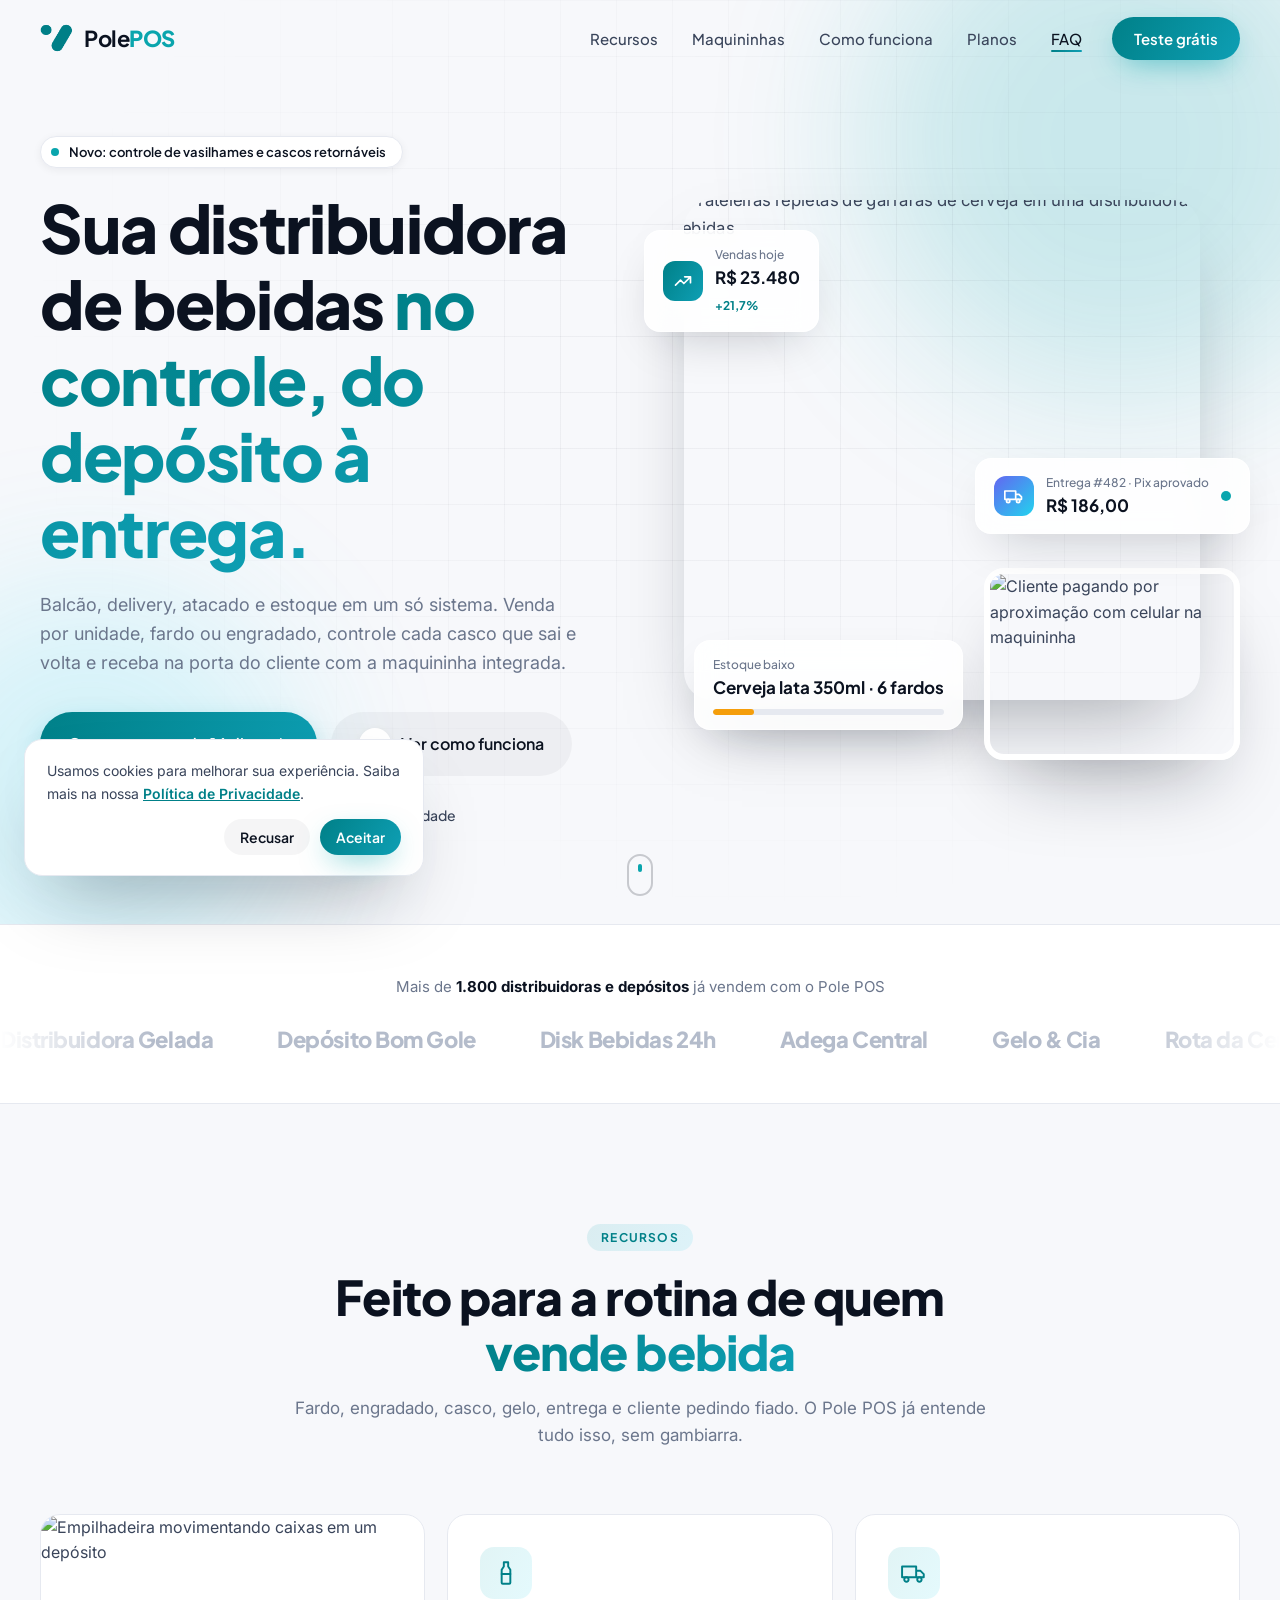
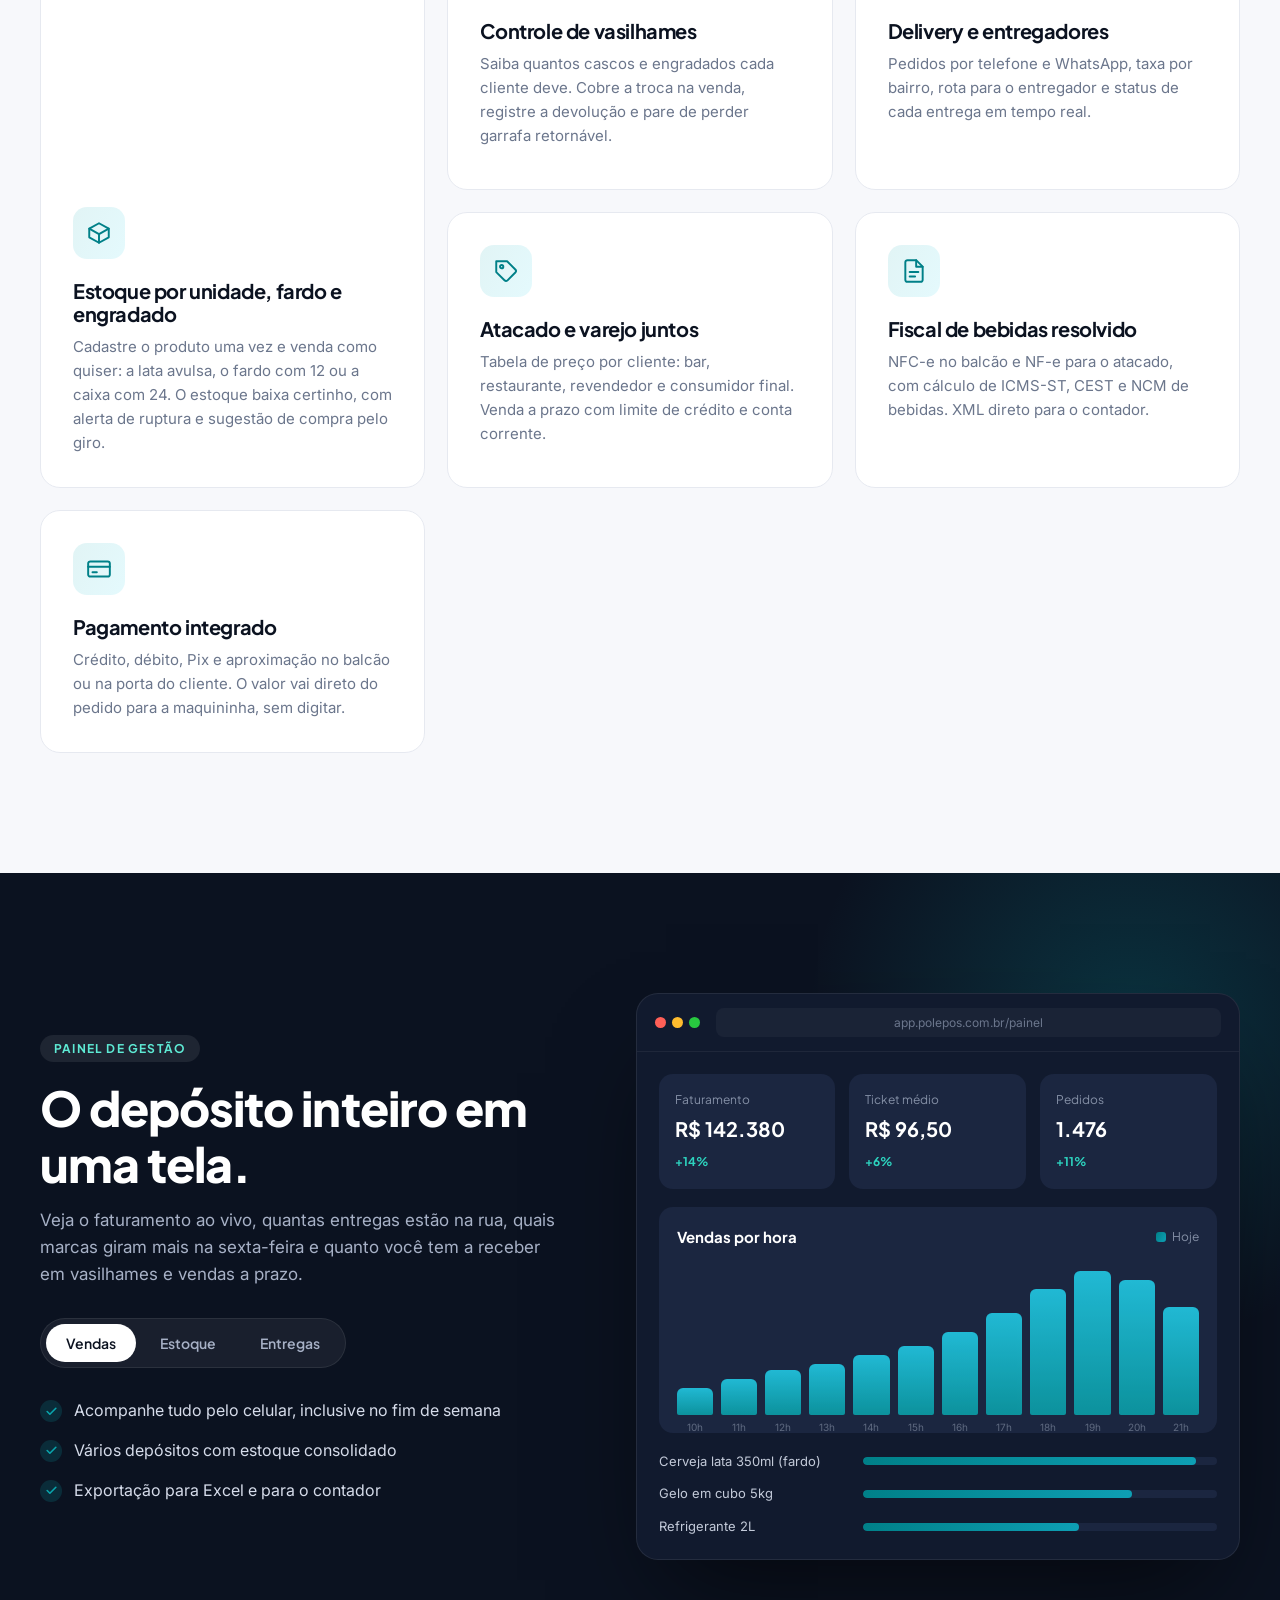
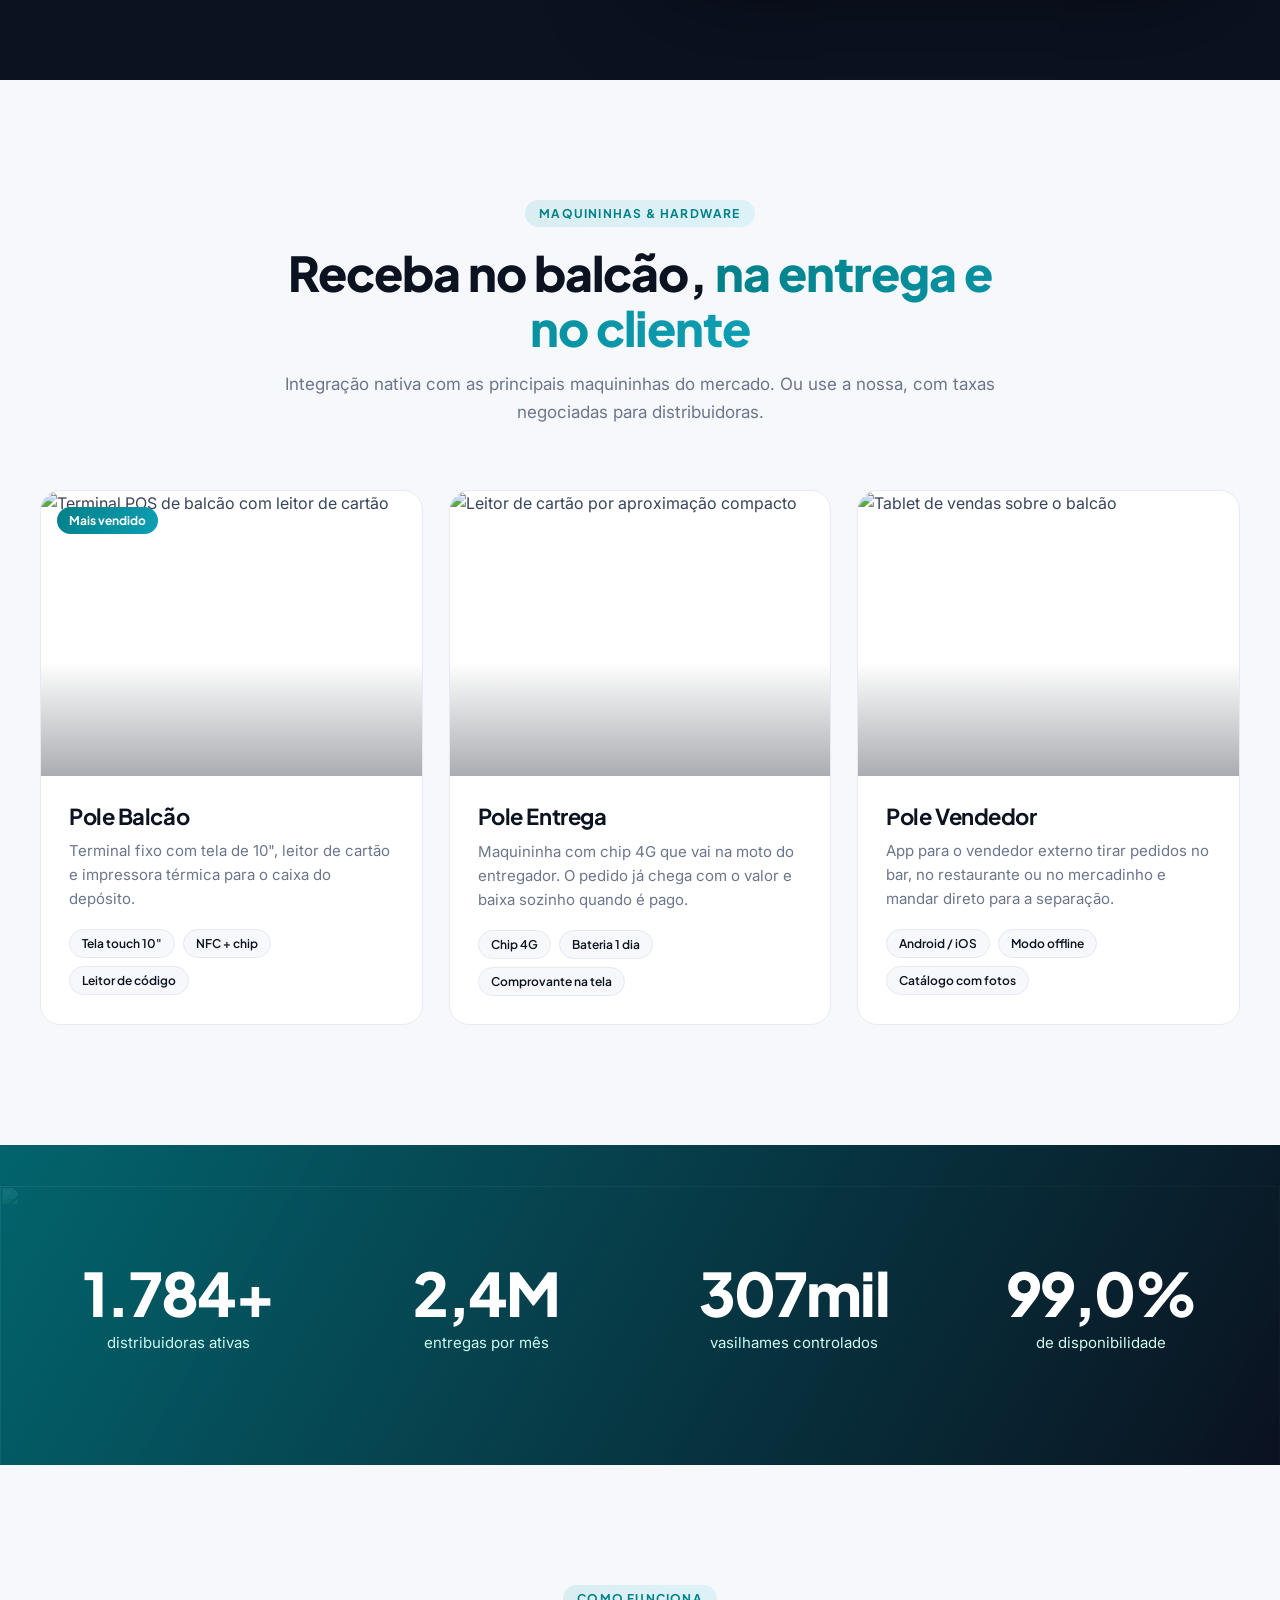
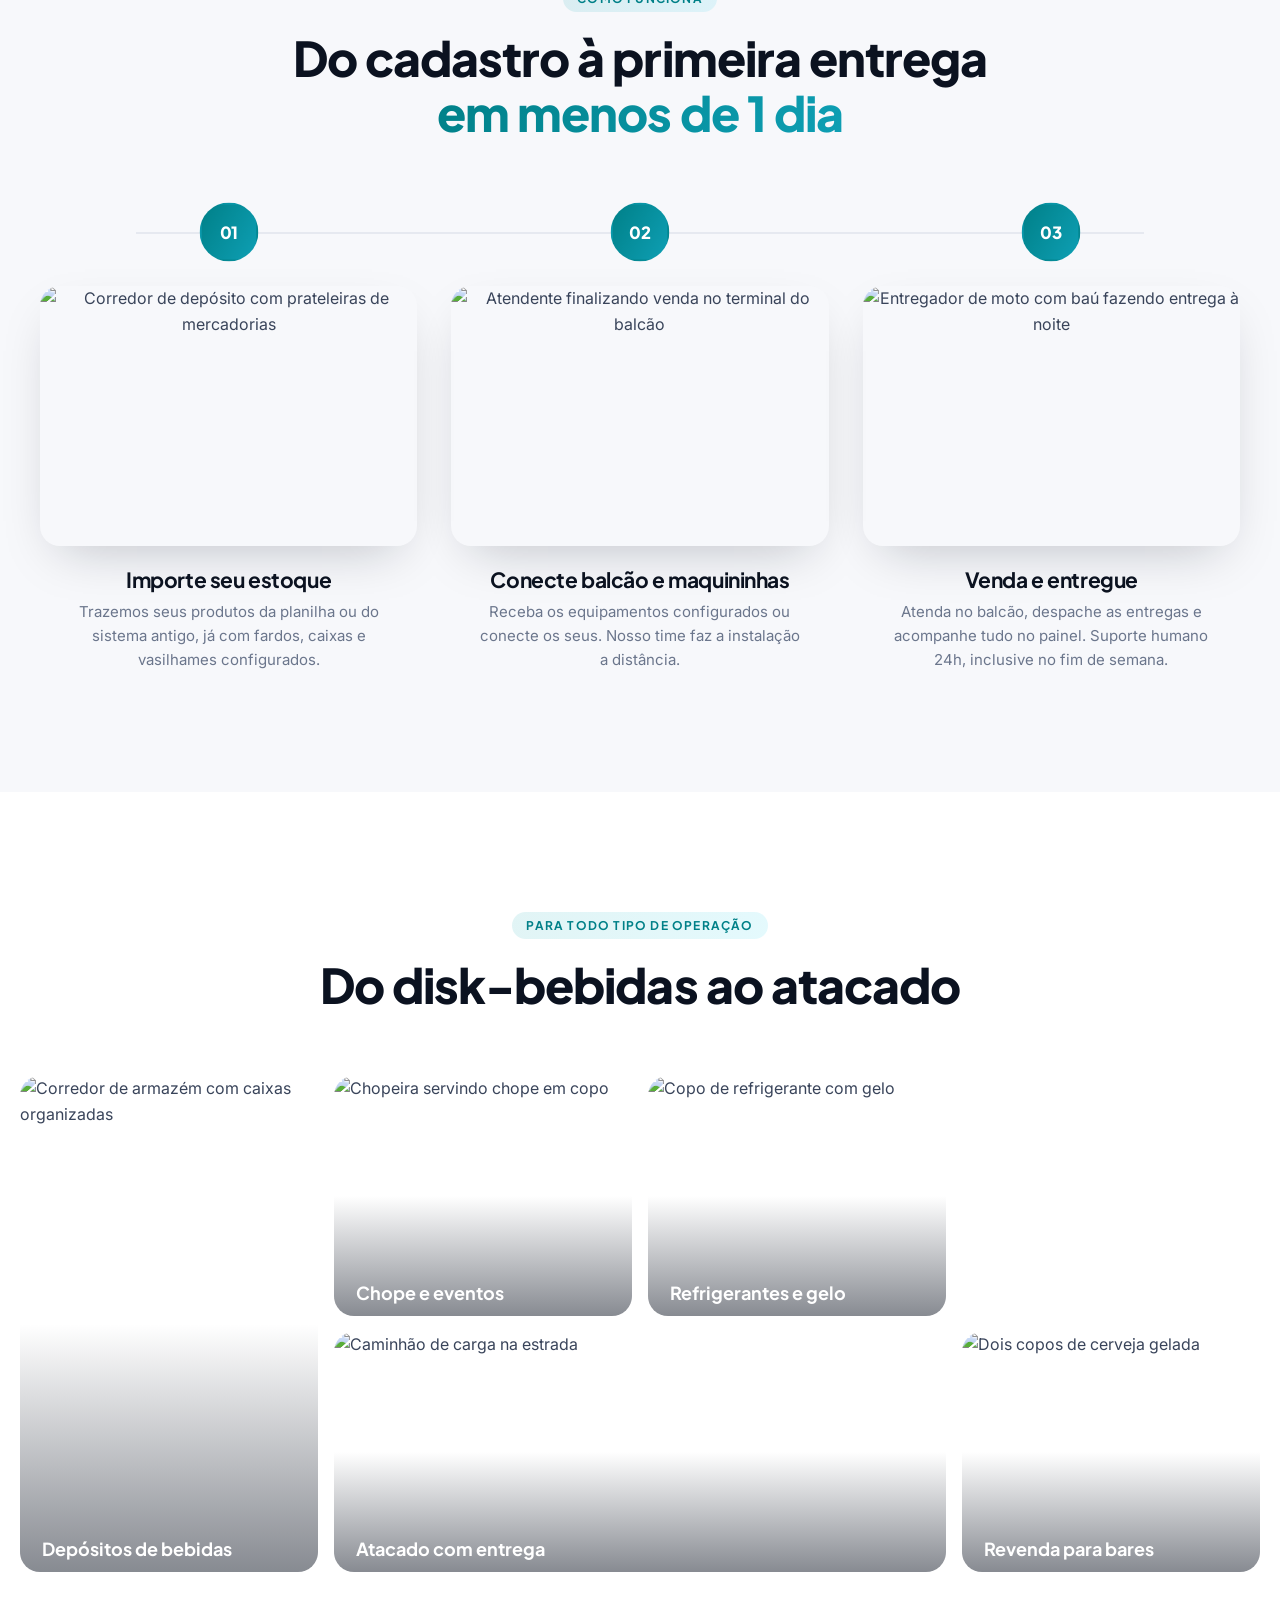
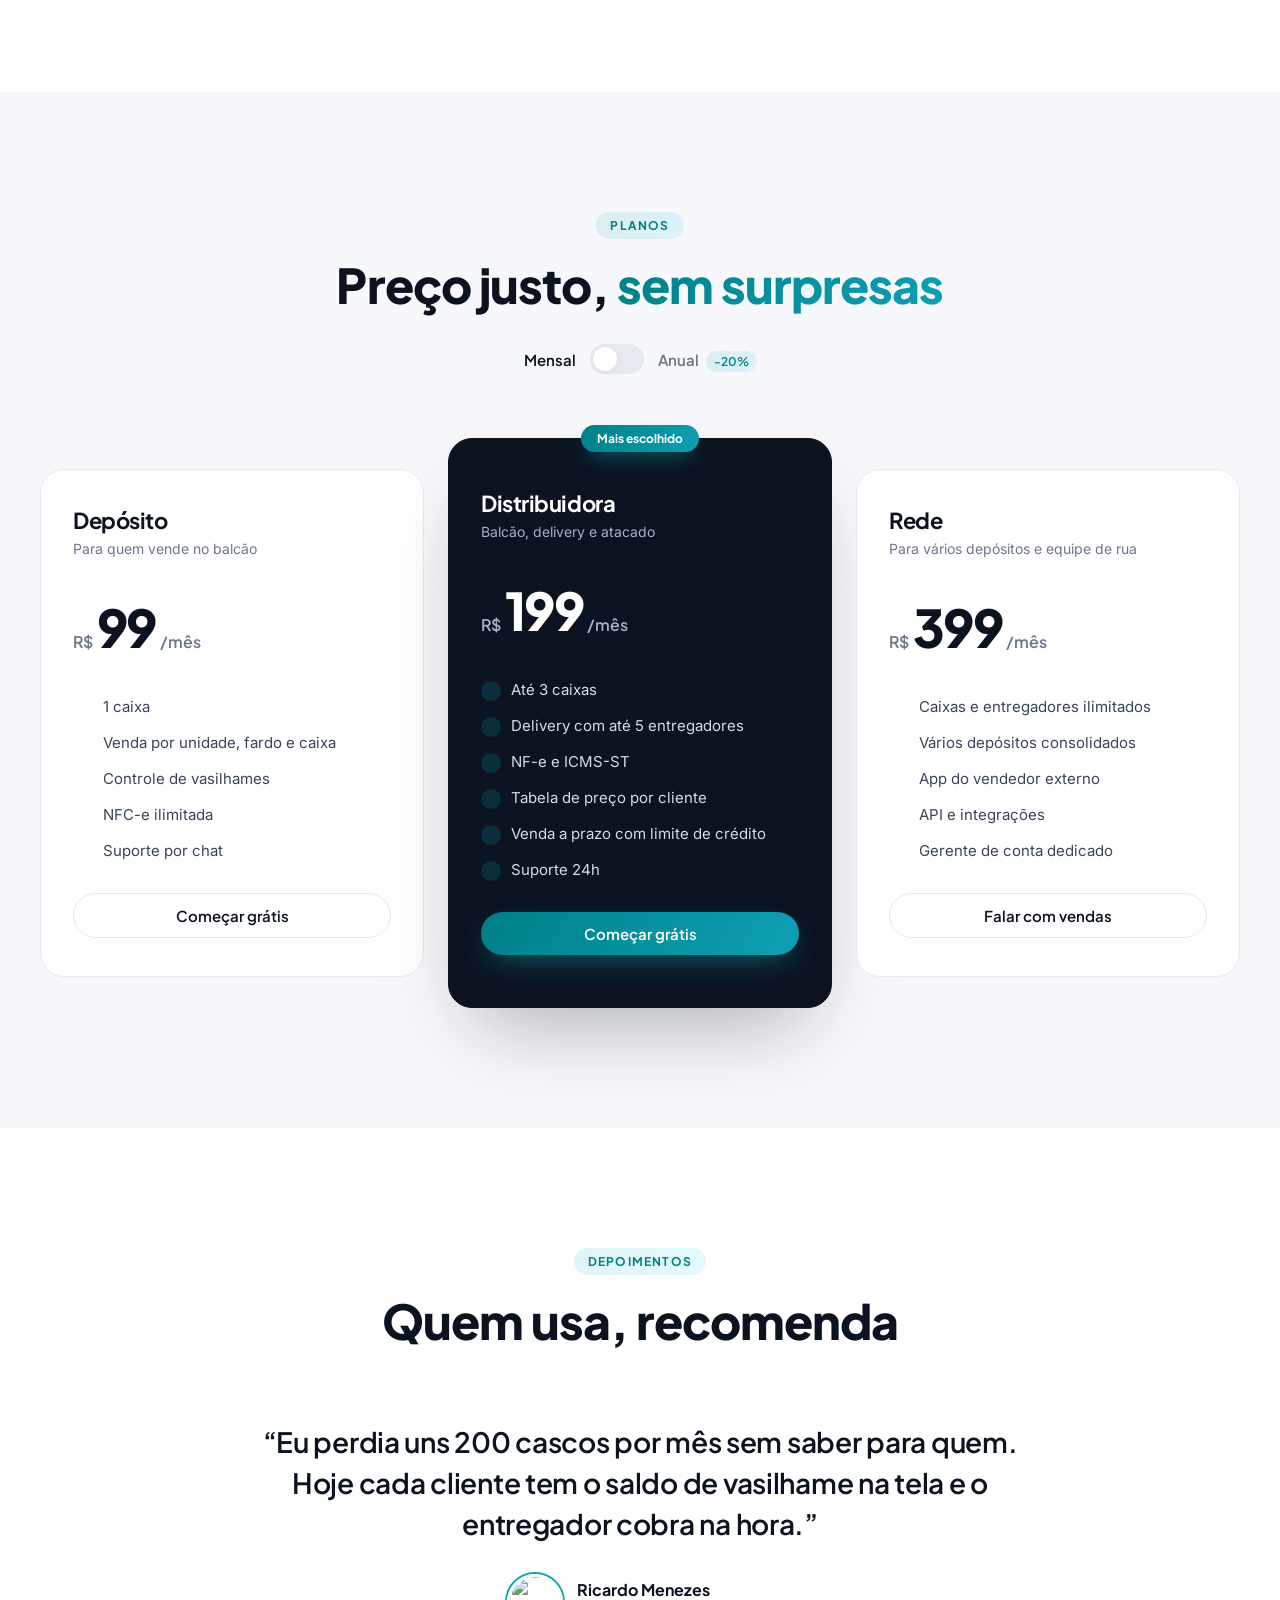
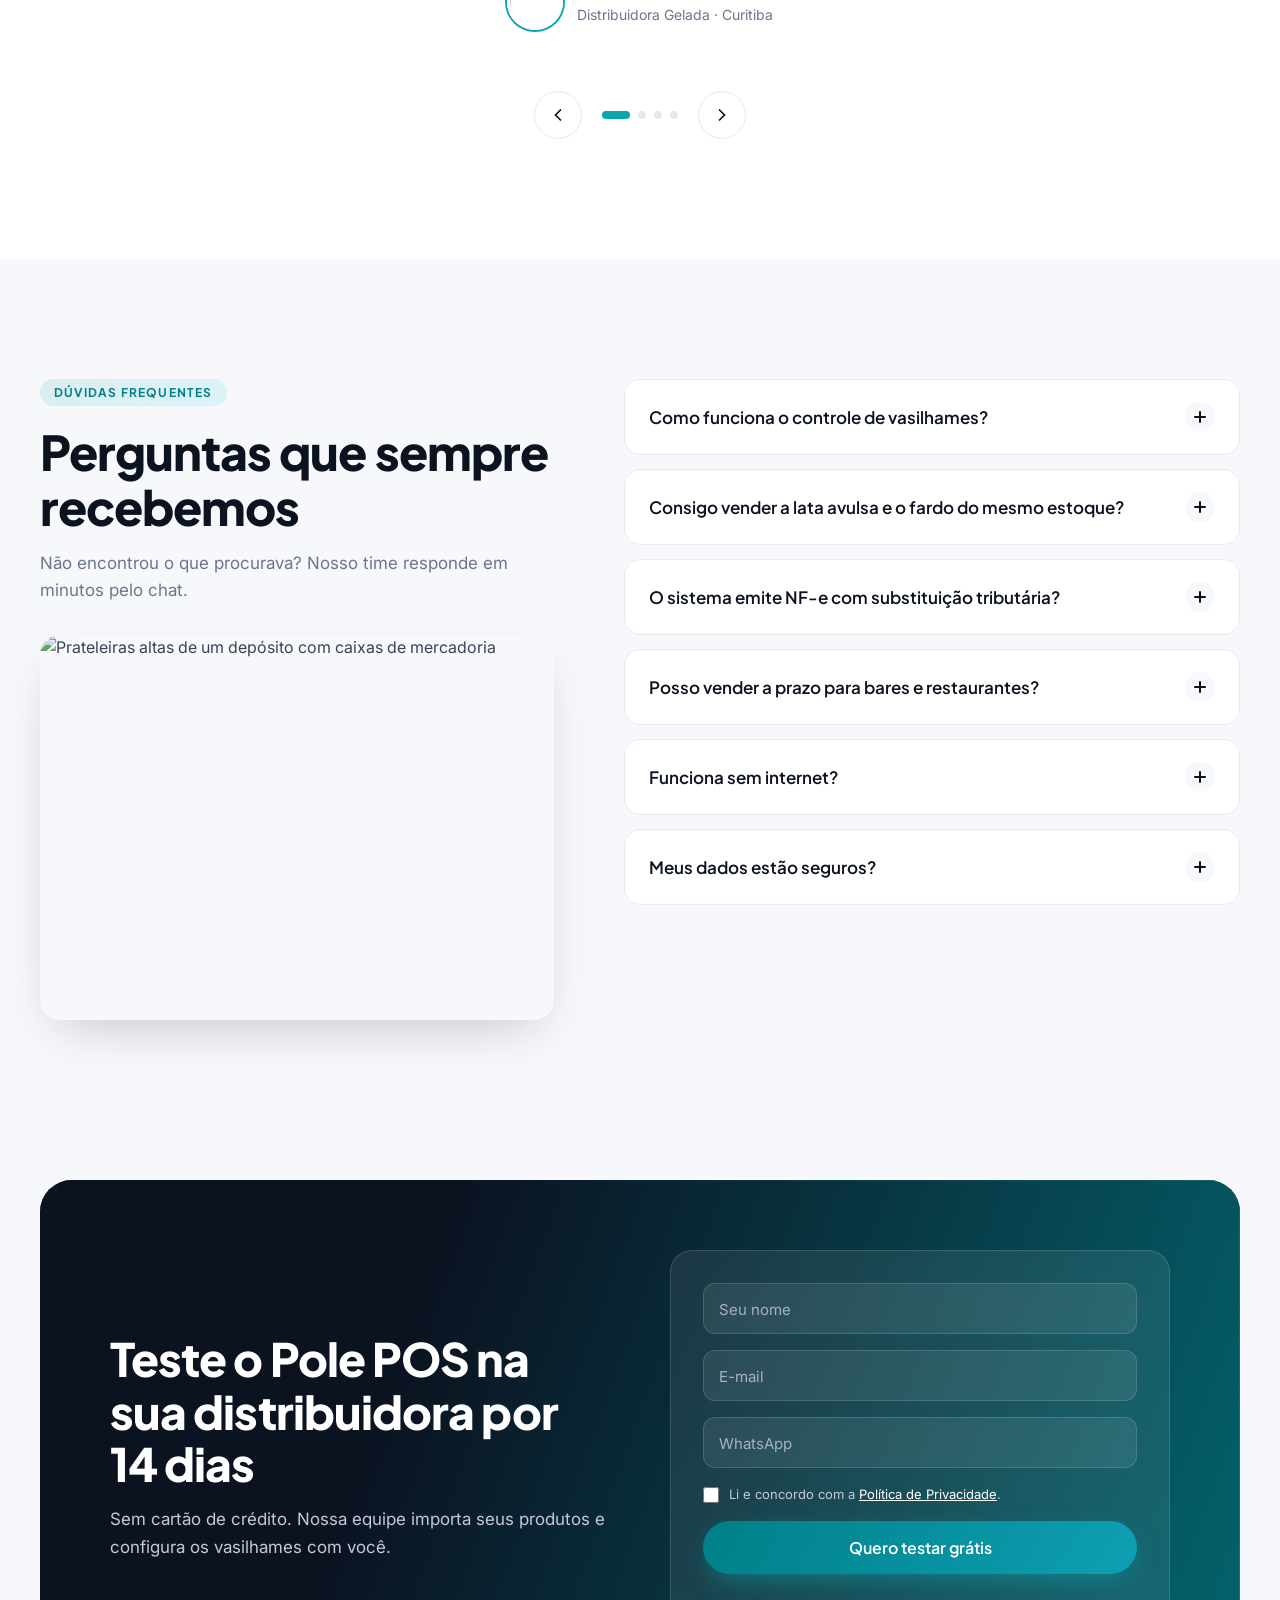
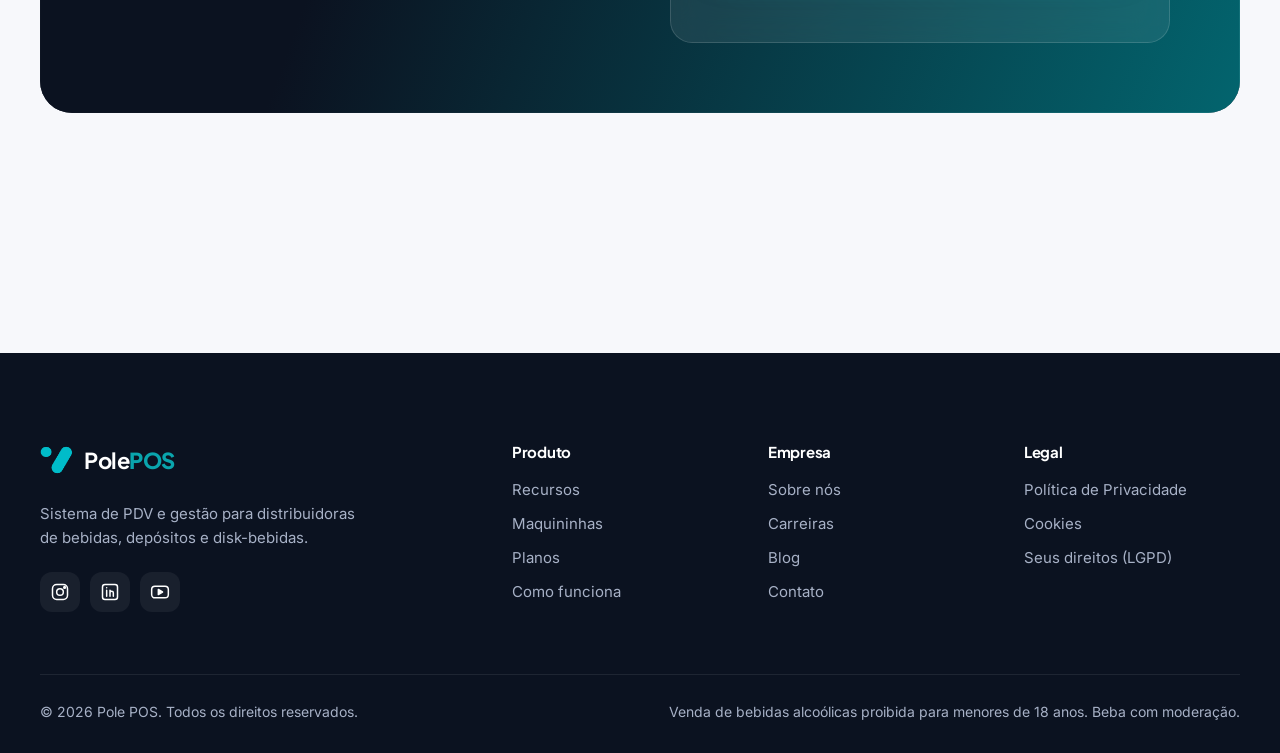
==== commit b644b963: "Foco em distribuidoras de bebidas e logo oficial - Conteúdo reescrito para distribuidoras, depósitos" ====
--- a/index.html
+++ b/index.html
@@ -3,11 +3,13 @@
 <head>
   <meta charset="UTF-8">
   <meta name="viewport" content="width=device-width, initial-scale=1.0">
-  <title>Pole POS — Sistema de PDV para Conveniências</title>
-  <meta name="description" content="Pole POS: sistema de controle de vendas, estoque e pagamentos para lojas de conveniência e mercearias. Maquininha integrada, relatórios em tempo real e gestão na palma da mão.">
+  <title>Pole POS — Sistema de PDV para Distribuidoras de Bebidas</title>
+  <meta name="description" content="Pole POS: sistema de PDV e gestão para distribuidoras de bebidas e depósitos. Controle de vasilhames, venda por fardo e caixa, delivery, atacado, NF-e e maquininha integrada.">
   <link rel="preconnect" href="https://fonts.googleapis.com">
   <link rel="preconnect" href="https://fonts.gstatic.com" crossorigin>
   <link href="https://fonts.googleapis.com/css2?family=Plus+Jakarta+Sans:wght@400;500;600;700;800&family=Inter:wght@400;500;600&display=swap" rel="stylesheet">
+  <link rel="icon" type="image/png" href="assets/logo.png">
+  <link rel="apple-touch-icon" href="assets/logo.png">
   <link rel="stylesheet" href="css/style.css">
 </head>
 <body>
@@ -15,7 +17,7 @@
   <!-- Loader -->
   <div class="loader" id="loader" aria-hidden="true">
     <div class="loader__logo">
-      <span class="logo-mark"></span>
+      <img src="assets/logo.png" alt="" class="logo-mark" width="34" height="34">
       <span>Pole<b>POS</b></span>
     </div>
     <div class="loader__bar"><span></span></div>
@@ -28,7 +30,7 @@
   <header class="header" id="header">
     <div class="container header__inner">
       <a href="#inicio" class="logo" aria-label="Pole POS — início">
-        <span class="logo-mark"></span>
+        <img src="assets/logo.png" alt="" class="logo-mark" width="34" height="34">
         <span>Pole<b>POS</b></span>
       </a>
 
@@ -59,15 +61,14 @@
       <div class="container hero__inner">
         <div class="hero__content">
           <span class="badge reveal" data-delay="100">
-            <span class="badge__dot"></span> Novo: Pix integrado na maquininha
+            <span class="badge__dot"></span> Novo: controle de vasilhames e cascos retornáveis
           </span>
           <h1 class="hero__title reveal" data-delay="200">
-            O caixa da sua conveniência,
-            <span class="text-gradient">rápido como seu cliente</span>
-            precisa.
+            Sua distribuidora de bebidas
+            <span class="text-gradient">no controle, do depósito à entrega.</span>
           </h1>
           <p class="hero__text reveal" data-delay="300">
-            Vendas, estoque, maquininha e financeiro em um só sistema. O Pole POS foi feito para conveniências, mercearias e lojas de posto que não podem parar — nem às 3h da manhã.
+            Balcão, delivery, atacado e estoque em um só sistema. Venda por unidade, fardo ou engradado, controle cada casco que sai e volta e receba na porta do cliente com a maquininha integrada.
           </p>
           <div class="hero__actions reveal" data-delay="400">
             <a href="#contato" class="btn btn--primary btn--lg">
@@ -80,15 +81,15 @@
             </a>
           </div>
           <ul class="hero__trust reveal" data-delay="500">
+            <li><svg viewBox="0 0 24 24" width="18" height="18"><path d="M20 6 9 17l-5-5" fill="none" stroke="currentColor" stroke-width="2.5" stroke-linecap="round" stroke-linejoin="round"/></svg> NFC-e e NF-e</li>
+            <li><svg viewBox="0 0 24 24" width="18" height="18"><path d="M20 6 9 17l-5-5" fill="none" stroke="currentColor" stroke-width="2.5" stroke-linecap="round" stroke-linejoin="round"/></svg> Funciona offline</li>
             <li><svg viewBox="0 0 24 24" width="18" height="18"><path d="M20 6 9 17l-5-5" fill="none" stroke="currentColor" stroke-width="2.5" stroke-linecap="round" stroke-linejoin="round"/></svg> Sem fidelidade</li>
-            <li><svg viewBox="0 0 24 24" width="18" height="18"><path d="M20 6 9 17l-5-5" fill="none" stroke="currentColor" stroke-width="2.5" stroke-linecap="round" stroke-linejoin="round"/></svg> Funciona offline</li>
-            <li><svg viewBox="0 0 24 24" width="18" height="18"><path d="M20 6 9 17l-5-5" fill="none" stroke="currentColor" stroke-width="2.5" stroke-linecap="round" stroke-linejoin="round"/></svg> Emissão de NFC-e</li>
           </ul>
         </div>
 
         <div class="hero__visual reveal reveal--right" data-delay="300">
           <div class="hero__img-main tilt">
-            <img src="https://images.unsplash.com/photo-1556742049-0cfed4f6a45d?w=1100&q=80&auto=format&fit=crop" alt="Atendente finalizando venda em terminal POS no balcão de uma loja">
+            <img src="https://images.unsplash.com/photo-1505075106905-fb052892c116?w=1100&q=80&auto=format&fit=crop" alt="Prateleiras repletas de garrafas de cerveja em uma distribuidora de bebidas">
           </div>
           <div class="hero__img-small parallax" data-speed="0.08">
             <img src="https://images.unsplash.com/photo-1556742111-a301076d9d18?w=600&q=80&auto=format&fit=crop" alt="Cliente pagando por aproximação com celular na maquininha">
@@ -100,25 +101,25 @@
             </div>
             <div>
               <small>Vendas hoje</small>
-              <strong>R$ <span class="counter" data-target="8742" data-format="money">0</span></strong>
-              <em class="up">+18,4%</em>
+              <strong>R$ <span class="counter" data-target="23480" data-format="money">0</span></strong>
+              <em class="up">+21,7%</em>
             </div>
           </div>
 
           <div class="float-card float-card--pay parallax" data-speed="0.1">
             <div class="float-card__icon float-card__icon--blue">
-              <svg viewBox="0 0 24 24" width="20" height="20"><rect x="2" y="5" width="20" height="14" rx="2" fill="none" stroke="currentColor" stroke-width="2"/><path d="M2 10h20" stroke="currentColor" stroke-width="2"/></svg>
+              <svg viewBox="0 0 24 24" width="20" height="20"><path d="M1 6h13v10H1zM14 10h4l3 3v3h-7z" fill="none" stroke="currentColor" stroke-width="2" stroke-linejoin="round"/><circle cx="5" cy="18" r="2" fill="none" stroke="currentColor" stroke-width="2"/><circle cx="17" cy="18" r="2" fill="none" stroke="currentColor" stroke-width="2"/></svg>
             </div>
             <div>
-              <small>Pagamento aprovado</small>
-              <strong>Pix · R$ 23,90</strong>
+              <small>Entrega #482 · Pix aprovado</small>
+              <strong>R$ 186,00</strong>
             </div>
             <span class="pulse-dot"></span>
           </div>
 
           <div class="float-card float-card--stock parallax" data-speed="-0.12">
             <small>Estoque baixo</small>
-            <strong>Energético 473ml</strong>
+            <strong>Cerveja lata 350ml · 6 fardos</strong>
             <div class="mini-bar"><span style="--w: 18%"></span></div>
           </div>
         </div>
@@ -129,11 +130,11 @@
 
     <!-- LOGOS / MARQUEE -->
     <section class="logos" id="logos">
-      <p class="logos__title">Mais de <strong>4.200 conveniências</strong> já vendem com o Pole POS</p>
+      <p class="logos__title">Mais de <strong>1.800 distribuidoras e depósitos</strong> já vendem com o Pole POS</p>
       <div class="marquee">
         <div class="marquee__track">
-          <span>Conveniência 24h</span><span>Posto Estrela</span><span>Mercadinho Bom Preço</span><span>AmPm Express</span><span>Empório Central</span><span>Loja Parada Certa</span><span>Mercearia da Vila</span><span>Rede Rota Sul</span>
-          <span>Conveniência 24h</span><span>Posto Estrela</span><span>Mercadinho Bom Preço</span><span>AmPm Express</span><span>Empório Central</span><span>Loja Parada Certa</span><span>Mercearia da Vila</span><span>Rede Rota Sul</span>
+          <span>Distribuidora Gelada</span><span>Depósito Bom Gole</span><span>Disk Bebidas 24h</span><span>Adega Central</span><span>Gelo &amp; Cia</span><span>Rota da Cerveja</span><span>Empório das Bebidas</span><span>Distribuidora Pôr do Sol</span>
+          <span>Distribuidora Gelada</span><span>Depósito Bom Gole</span><span>Disk Bebidas 24h</span><span>Adega Central</span><span>Gelo &amp; Cia</span><span>Rota da Cerveja</span><span>Empório das Bebidas</span><span>Distribuidora Pôr do Sol</span>
         </div>
       </div>
     </section>
@@ -143,50 +144,50 @@
       <div class="container">
         <div class="section__head reveal">
           <span class="eyebrow">Recursos</span>
-          <h2 class="section__title">Tudo o que o seu balcão precisa, <span class="text-gradient">sem complicação</span></h2>
-          <p class="section__text">Do bipe do código de barras ao fechamento do caixa, cada detalhe foi pensado para o ritmo acelerado de uma conveniência.</p>
+          <h2 class="section__title">Feito para a rotina de quem <span class="text-gradient">vende bebida</span></h2>
+          <p class="section__text">Fardo, engradado, casco, gelo, entrega e cliente pedindo fiado. O Pole POS já entende tudo isso, sem gambiarra.</p>
         </div>
 
         <div class="features__grid">
           <article class="feature-card feature-card--big reveal">
             <div class="feature-card__img">
-              <img src="https://images.unsplash.com/photo-1556740758-90de374c12ad?w=900&q=80&auto=format&fit=crop" alt="Atendente usando tablet como frente de caixa" loading="lazy">
+              <img src="https://images.unsplash.com/photo-1578662996442-48f60103fc96?w=900&q=80&auto=format&fit=crop" alt="Empilhadeira movimentando caixas em um depósito" loading="lazy">
             </div>
             <div class="feature-card__body">
-              <div class="icon-box"><svg viewBox="0 0 24 24"><path d="M3 5h2l2 11h11l2-8H6" /><circle cx="9" cy="20" r="1.5"/><circle cx="17" cy="20" r="1.5"/></svg></div>
-              <h3>Frente de caixa ultrarrápida</h3>
-              <p>Venda em 3 toques. Leitor de código de barras, atalhos de teclado, produtos favoritos e busca inteligente para filas que andam.</p>
+              <div class="icon-box"><svg viewBox="0 0 24 24"><path d="M21 8 12 3 3 8v8l9 5 9-5z"/><path d="M3 8l9 5 9-5M12 13v8"/></svg></div>
+              <h3>Estoque por unidade, fardo e engradado</h3>
+              <p>Cadastre o produto uma vez e venda como quiser: a lata avulsa, o fardo com 12 ou a caixa com 24. O estoque baixa certinho, com alerta de ruptura e sugestão de compra pelo giro.</p>
             </div>
           </article>
 
           <article class="feature-card reveal" data-delay="100">
-            <div class="icon-box"><svg viewBox="0 0 24 24"><path d="M21 8 12 3 3 8v8l9 5 9-5z"/><path d="M3 8l9 5 9-5M12 13v8"/></svg></div>
-            <h3>Estoque inteligente</h3>
-            <p>Alertas de ruptura, controle de validade e sugestão automática de compra baseada no seu giro de vendas.</p>
+            <div class="icon-box"><svg viewBox="0 0 24 24"><path d="M10 2h4v4l2 3v12a1 1 0 0 1-1 1H9a1 1 0 0 1-1-1V9l2-3z"/><path d="M8 13h8"/></svg></div>
+            <h3>Controle de vasilhames</h3>
+            <p>Saiba quantos cascos e engradados cada cliente deve. Cobre a troca na venda, registre a devolução e pare de perder garrafa retornável.</p>
           </article>
 
           <article class="feature-card reveal" data-delay="200">
-            <div class="icon-box"><svg viewBox="0 0 24 24"><rect x="2" y="5" width="20" height="14" rx="2"/><path d="M2 10h20M6 15h4"/></svg></div>
-            <h3>Pagamentos integrados</h3>
-            <p>Crédito, débito, Pix, vale-alimentação e aproximação direto na maquininha, sem digitar valor duas vezes.</p>
+            <div class="icon-box"><svg viewBox="0 0 24 24"><path d="M1 6h13v10H1zM14 10h4l3 3v3h-7z"/><circle cx="5" cy="18" r="2"/><circle cx="17" cy="18" r="2"/></svg></div>
+            <h3>Delivery e entregadores</h3>
+            <p>Pedidos por telefone e WhatsApp, taxa por bairro, rota para o entregador e status de cada entrega em tempo real.</p>
           </article>
 
           <article class="feature-card reveal" data-delay="100">
-            <div class="icon-box"><svg viewBox="0 0 24 24"><path d="M3 3v18h18"/><path d="M7 15l4-4 3 3 6-6"/></svg></div>
-            <h3>Relatórios em tempo real</h3>
-            <p>Curva ABC, ticket médio, horários de pico e margem por produto — no computador ou no celular.</p>
+            <div class="icon-box"><svg viewBox="0 0 24 24"><path d="M20.6 13.4 13.4 20.6a2 2 0 0 1-2.8 0L3 13V3h10l7.6 7.6a2 2 0 0 1 0 2.8z"/><circle cx="8" cy="8" r="1.5"/></svg></div>
+            <h3>Atacado e varejo juntos</h3>
+            <p>Tabela de preço por cliente: bar, restaurante, revendedor e consumidor final. Venda a prazo com limite de crédito e conta corrente.</p>
           </article>
 
           <article class="feature-card reveal" data-delay="200">
             <div class="icon-box"><svg viewBox="0 0 24 24"><path d="M14 2H6a2 2 0 0 0-2 2v16a2 2 0 0 0 2 2h12a2 2 0 0 0 2-2V8z"/><path d="M14 2v6h6M8 13h8M8 17h5"/></svg></div>
-            <h3>Fiscal sem dor de cabeça</h3>
-            <p>Emissão de NFC-e e SAT, contingência offline e envio automático do XML para o seu contador.</p>
+            <h3>Fiscal de bebidas resolvido</h3>
+            <p>NFC-e no balcão e NF-e para o atacado, com cálculo de ICMS-ST, CEST e NCM de bebidas. XML direto para o contador.</p>
           </article>
 
           <article class="feature-card reveal" data-delay="300">
-            <div class="icon-box"><svg viewBox="0 0 24 24"><circle cx="9" cy="8" r="4"/><path d="M2 21a7 7 0 0 1 14 0M17 11l2 2 4-4"/></svg></div>
-            <h3>Turnos e operadores</h3>
-            <p>Abertura e fechamento de caixa por turno, sangria, suprimento e permissões por funcionário.</p>
+            <div class="icon-box"><svg viewBox="0 0 24 24"><rect x="2" y="5" width="20" height="14" rx="2"/><path d="M2 10h20M6 15h4"/></svg></div>
+            <h3>Pagamento integrado</h3>
+            <p>Crédito, débito, Pix e aproximação no balcão ou na porta do cliente. O valor vai direto do pedido para a maquininha, sem digitar.</p>
           </article>
         </div>
       </div>
@@ -197,18 +198,18 @@
       <div class="container showcase__inner">
         <div class="showcase__content reveal">
           <span class="eyebrow eyebrow--light">Painel de gestão</span>
-          <h2 class="section__title section__title--light">Sua loja inteira em uma tela.</h2>
-          <p class="section__text section__text--light">Acompanhe o faturamento ao vivo, compare filiais e descubra quais produtos mais vendem em cada horário. Decisões baseadas em dados, não em achismo.</p>
+          <h2 class="section__title section__title--light">O depósito inteiro em uma tela.</h2>
+          <p class="section__text section__text--light">Veja o faturamento ao vivo, quantas entregas estão na rua, quais marcas giram mais na sexta-feira e quanto você tem a receber em vasilhames e vendas a prazo.</p>
 
           <div class="tabs" role="tablist">
             <button class="tab is-active" role="tab" aria-selected="true" data-tab="vendas">Vendas</button>
             <button class="tab" role="tab" aria-selected="false" data-tab="estoque">Estoque</button>
-            <button class="tab" role="tab" aria-selected="false" data-tab="financeiro">Financeiro</button>
+            <button class="tab" role="tab" aria-selected="false" data-tab="entregas">Entregas</button>
           </div>
 
           <ul class="check-list">
-            <li>Acesso pelo celular de qualquer lugar</li>
-            <li>Multiloja com consolidação automática</li>
+            <li>Acompanhe tudo pelo celular, inclusive no fim de semana</li>
+            <li>Vários depósitos com estoque consolidado</li>
             <li>Exportação para Excel e para o contador</li>
           </ul>
         </div>
@@ -220,9 +221,9 @@
           </div>
           <div class="dashboard__body">
             <div class="kpis">
-              <div class="kpi"><small data-kpi-label="0">Faturamento</small><strong data-kpi-value="0">R$ 48.920</strong><em class="up" data-kpi-delta="0">+12%</em></div>
-              <div class="kpi"><small data-kpi-label="1">Ticket médio</small><strong data-kpi-value="1">R$ 27,40</strong><em class="up" data-kpi-delta="1">+4%</em></div>
-              <div class="kpi"><small data-kpi-label="2">Transações</small><strong data-kpi-value="2">1.786</strong><em class="up" data-kpi-delta="2">+9%</em></div>
+              <div class="kpi"><small data-kpi-label="0">Faturamento</small><strong data-kpi-value="0">R$ 142.380</strong><em class="up" data-kpi-delta="0">+14%</em></div>
+              <div class="kpi"><small data-kpi-label="1">Ticket médio</small><strong data-kpi-value="1">R$ 96,50</strong><em class="up" data-kpi-delta="1">+6%</em></div>
+              <div class="kpi"><small data-kpi-label="2">Pedidos</small><strong data-kpi-value="2">1.476</strong><em class="up" data-kpi-delta="2">+11%</em></div>
             </div>
             <div class="chart">
               <div class="chart__head">
@@ -232,9 +233,9 @@
               <div class="chart__bars" id="chartBars"></div>
             </div>
             <div class="top-products">
-              <div class="tp"><span>Água mineral 500ml</span><div class="tp__bar"><i style="--w:92%"></i></div></div>
-              <div class="tp"><span>Energético 473ml</span><div class="tp__bar"><i style="--w:78%"></i></div></div>
-              <div class="tp"><span>Café expresso</span><div class="tp__bar"><i style="--w:64%"></i></div></div>
+              <div class="tp"><span>Cerveja lata 350ml (fardo)</span><div class="tp__bar"><i style="--w:94%"></i></div></div>
+              <div class="tp"><span>Gelo em cubo 5kg</span><div class="tp__bar"><i style="--w:76%"></i></div></div>
+              <div class="tp"><span>Refrigerante 2L</span><div class="tp__bar"><i style="--w:61%"></i></div></div>
             </div>
           </div>
         </div>
@@ -246,8 +247,8 @@
       <div class="container">
         <div class="section__head reveal">
           <span class="eyebrow">Maquininhas & hardware</span>
-          <h2 class="section__title">Escolha o equipamento ideal <span class="text-gradient">para o seu balcão</span></h2>
-          <p class="section__text">Integração nativa com as principais maquininhas do mercado. Ou use a nossa, com taxas negociadas para conveniências.</p>
+          <h2 class="section__title">Receba no balcão, <span class="text-gradient">na entrega e no cliente</span></h2>
+          <p class="section__text">Integração nativa com as principais maquininhas do mercado. Ou use a nossa, com taxas negociadas para distribuidoras.</p>
         </div>
 
         <div class="hardware__grid">
@@ -258,8 +259,8 @@
             </div>
             <div class="hw-card__body">
               <h3>Pole Balcão</h3>
-              <p>Terminal fixo com tela de 10", leitor de cartão e impressora térmica. Perfeito para o caixa principal.</p>
-              <ul class="specs"><li>Tela touch 10"</li><li>NFC + chip</li><li>Wi-Fi e 4G</li></ul>
+              <p>Terminal fixo com tela de 10", leitor de cartão e impressora térmica para o caixa do depósito.</p>
+              <ul class="specs"><li>Tela touch 10"</li><li>NFC + chip</li><li>Leitor de código</li></ul>
             </div>
           </article>
 
@@ -268,20 +269,20 @@
               <img src="https://images.unsplash.com/photo-1556742502-ec7c0e9f34b1?w=800&q=80&auto=format&fit=crop" alt="Leitor de cartão por aproximação compacto" loading="lazy">
             </div>
             <div class="hw-card__body">
-              <h3>Pole Mini</h3>
-              <p>Leitor compacto via Bluetooth. Leve até a bomba de combustível ou ao cliente no estacionamento.</p>
-              <ul class="specs"><li>Bateria 1 dia</li><li>Aproximação</li><li>Bluetooth 5.0</li></ul>
+              <h3>Pole Entrega</h3>
+              <p>Maquininha com chip 4G que vai na moto do entregador. O pedido já chega com o valor e baixa sozinho quando é pago.</p>
+              <ul class="specs"><li>Chip 4G</li><li>Bateria 1 dia</li><li>Comprovante na tela</li></ul>
             </div>
           </article>
 
           <article class="hw-card reveal" data-delay="200">
             <div class="hw-card__img">
-              <img src="https://images.unsplash.com/photo-1556740714-a8395b3bf30f?w=800&q=80&auto=format&fit=crop" alt="Vista de cima de balcão com tablet de vendas e pagamento por celular" loading="lazy">
+              <img src="https://images.unsplash.com/photo-1556740714-a8395b3bf30f?w=800&q=80&auto=format&fit=crop" alt="Tablet de vendas sobre o balcão" loading="lazy">
             </div>
             <div class="hw-card__body">
-              <h3>Pole Tablet</h3>
-              <p>Transforme qualquer tablet Android ou iPad em frente de caixa completa, conectado ao seu estoque.</p>
-              <ul class="specs"><li>Android / iOS</li><li>Modo offline</li><li>Multiusuário</li></ul>
+              <h3>Pole Vendedor</h3>
+              <p>App para o vendedor externo tirar pedidos no bar, no restaurante ou no mercadinho e mandar direto para a separação.</p>
+              <ul class="specs"><li>Android / iOS</li><li>Modo offline</li><li>Catálogo com fotos</li></ul>
             </div>
           </article>
         </div>
@@ -291,13 +292,13 @@
     <!-- STATS -->
     <section class="stats">
       <div class="stats__bg">
-        <img src="https://images.unsplash.com/photo-1604719312566-8912e9227c6a?w=1800&q=70&auto=format&fit=crop" alt="" class="parallax-bg" loading="lazy">
+        <img src="https://images.unsplash.com/photo-1586528116311-ad8dd3c8310d?w=1800&q=70&auto=format&fit=crop" alt="" class="parallax-bg" loading="lazy">
       </div>
       <div class="container stats__grid">
-        <div class="stat reveal"><strong><span class="counter" data-target="4200">0</span>+</strong><span>lojas ativas</span></div>
-        <div class="stat reveal" data-delay="100"><strong><span class="counter" data-target="38">0</span>M</strong><span>vendas por mês</span></div>
-        <div class="stat reveal" data-delay="200"><strong><span class="counter" data-target="99.9" data-decimals="1">0</span>%</strong><span>de disponibilidade</span></div>
-        <div class="stat reveal" data-delay="300"><strong><span class="counter" data-target="3">0</span>s</strong><span>tempo médio por venda</span></div>
+        <div class="stat reveal"><strong><span class="counter" data-target="1800">0</span>+</strong><span>distribuidoras ativas</span></div>
+        <div class="stat reveal" data-delay="100"><strong><span class="counter" data-target="2.4" data-decimals="1">0</span>M</strong><span>entregas por mês</span></div>
+        <div class="stat reveal" data-delay="200"><strong><span class="counter" data-target="310">0</span>mil</strong><span>vasilhames controlados</span></div>
+        <div class="stat reveal" data-delay="300"><strong><span class="counter" data-target="99.9" data-decimals="1">0</span>%</strong><span>de disponibilidade</span></div>
       </div>
     </section>
 
@@ -306,7 +307,7 @@
       <div class="container">
         <div class="section__head reveal">
           <span class="eyebrow">Como funciona</span>
-          <h2 class="section__title">Do cadastro à primeira venda <span class="text-gradient">em menos de 1 dia</span></h2>
+          <h2 class="section__title">Do cadastro à primeira entrega <span class="text-gradient">em menos de 1 dia</span></h2>
         </div>
 
         <div class="steps__wrap">
@@ -314,23 +315,23 @@
 
           <div class="step reveal">
             <div class="step__num">01</div>
-            <div class="step__img"><img src="https://images.unsplash.com/photo-1460925895917-afdab827c52f?w=700&q=80&auto=format&fit=crop" alt="Notebook com gráficos de gestão" loading="lazy"></div>
-            <h3>Crie sua conta</h3>
-            <p>Cadastro em 5 minutos. Importamos seus produtos de planilha ou de outro sistema sem custo.</p>
+            <div class="step__img"><img src="https://images.unsplash.com/photo-1553413077-190dd305871c?w=700&q=80&auto=format&fit=crop" alt="Corredor de depósito com prateleiras de mercadorias" loading="lazy"></div>
+            <h3>Importe seu estoque</h3>
+            <p>Trazemos seus produtos da planilha ou do sistema antigo, já com fardos, caixas e vasilhames configurados.</p>
           </div>
 
           <div class="step reveal" data-delay="150">
             <div class="step__num">02</div>
-            <div class="step__img"><img src="https://images.unsplash.com/photo-1556742393-d75f468bfcb0?w=700&q=80&auto=format&fit=crop" alt="Atendente configurando terminal no balcão" loading="lazy"></div>
-            <h3>Conecte a maquininha</h3>
-            <p>Receba o equipamento pré-configurado ou conecte o seu. Nosso time faz a instalação remota.</p>
+            <div class="step__img"><img src="https://images.unsplash.com/photo-1556742049-0cfed4f6a45d?w=700&q=80&auto=format&fit=crop" alt="Atendente finalizando venda no terminal do balcão" loading="lazy"></div>
+            <h3>Conecte balcão e maquininhas</h3>
+            <p>Receba os equipamentos configurados ou conecte os seus. Nosso time faz a instalação a distância.</p>
           </div>
 
           <div class="step reveal" data-delay="300">
             <div class="step__num">03</div>
-            <div class="step__img"><img src="https://images.unsplash.com/photo-1601600576337-c1d8a0d1373c?w=700&q=80&auto=format&fit=crop" alt="Geladeira de bebidas de loja de conveniência" loading="lazy"></div>
-            <h3>Venda e acompanhe</h3>
-            <p>Comece a vender e veja tudo no painel em tempo real. Suporte humano 24h, 7 dias por semana.</p>
+            <div class="step__img"><img src="https://images.unsplash.com/photo-1617347454431-f49d7ff5c3b1?w=700&q=80&auto=format&fit=crop" alt="Entregador de moto com baú fazendo entrega à noite" loading="lazy"></div>
+            <h3>Venda e entregue</h3>
+            <p>Atenda no balcão, despache as entregas e acompanhe tudo no painel. Suporte humano 24h, inclusive no fim de semana.</p>
           </div>
         </div>
       </div>
@@ -340,16 +341,16 @@
     <section class="section gallery">
       <div class="container">
         <div class="section__head reveal">
-          <span class="eyebrow">Feito para o varejo de proximidade</span>
-          <h2 class="section__title">De postos a mercearias de bairro</h2>
+          <span class="eyebrow">Para todo tipo de operação</span>
+          <h2 class="section__title">Do disk-bebidas ao atacado</h2>
         </div>
       </div>
       <div class="gallery__grid">
-        <figure class="g-item g-item--tall reveal"><img src="https://images.unsplash.com/photo-1534723452862-4c874018d66d?w=800&q=80&auto=format&fit=crop" alt="Corredor de loja com prateleiras" loading="lazy"><figcaption>Conveniências</figcaption></figure>
-        <figure class="g-item reveal" data-delay="100"><img src="https://images.unsplash.com/photo-1583258292688-d0213dc5a3a8?w=800&q=80&auto=format&fit=crop" alt="Frutas organizadas em gôndola" loading="lazy"><figcaption>Hortifrútis</figcaption></figure>
-        <figure class="g-item reveal" data-delay="200"><img src="https://images.unsplash.com/photo-1472851294608-062f824d29cc?w=800&q=80&auto=format&fit=crop" alt="Fachada de loja de bairro" loading="lazy"><figcaption>Lojas de bairro</figcaption></figure>
-        <figure class="g-item g-item--wide reveal" data-delay="100"><img src="https://images.unsplash.com/photo-1578916171728-46686eac8d58?w=1200&q=80&auto=format&fit=crop" alt="Corredor de mercado iluminado" loading="lazy"><figcaption>Mercados</figcaption></figure>
-        <figure class="g-item reveal" data-delay="200"><img src="https://images.unsplash.com/photo-1528698827591-e19ccd7bc23d?w=800&q=80&auto=format&fit=crop" alt="Placa de aberto na porta da loja" loading="lazy"><figcaption>Abertas 24h</figcaption></figure>
+        <figure class="g-item g-item--tall reveal"><img src="https://images.unsplash.com/photo-1586528116493-a029325540fa?w=800&q=80&auto=format&fit=crop" alt="Corredor de armazém com caixas organizadas" loading="lazy"><figcaption>Depósitos de bebidas</figcaption></figure>
+        <figure class="g-item reveal" data-delay="100"><img src="https://images.unsplash.com/photo-1567696911980-2eed69a46042?w=800&q=80&auto=format&fit=crop" alt="Chopeira servindo chope em copo" loading="lazy"><figcaption>Chope e eventos</figcaption></figure>
+        <figure class="g-item reveal" data-delay="200"><img src="https://images.unsplash.com/photo-1527960471264-932f39eb5846?w=800&q=80&auto=format&fit=crop" alt="Copo de refrigerante com gelo" loading="lazy"><figcaption>Refrigerantes e gelo</figcaption></figure>
+        <figure class="g-item g-item--wide reveal" data-delay="100"><img src="https://images.unsplash.com/photo-1519003722824-194d4455a60c?w=1200&q=80&auto=format&fit=crop" alt="Caminhão de carga na estrada" loading="lazy"><figcaption>Atacado com entrega</figcaption></figure>
+        <figure class="g-item reveal" data-delay="200"><img src="https://images.unsplash.com/photo-1600788886242-5c96aabe3757?w=800&q=80&auto=format&fit=crop" alt="Dois copos de cerveja gelada" loading="lazy"><figcaption>Revenda para bares</figcaption></figure>
       </div>
     </section>
 
@@ -368,32 +369,32 @@
 
         <div class="pricing__grid">
           <article class="plan reveal">
-            <h3>Essencial</h3>
-            <p class="plan__desc">Para quem está começando</p>
-            <div class="plan__price"><small>R$</small><span data-monthly="89" data-yearly="71">89</span><small>/mês</small></div>
+            <h3>Depósito</h3>
+            <p class="plan__desc">Para quem vende no balcão</p>
+            <div class="plan__price"><small>R$</small><span data-monthly="99" data-yearly="79">99</span><small>/mês</small></div>
             <ul>
-              <li>1 caixa</li><li>Até 2.000 produtos</li><li>NFC-e ilimitada</li><li>Relatórios básicos</li><li>Suporte por chat</li>
+              <li>1 caixa</li><li>Venda por unidade, fardo e caixa</li><li>Controle de vasilhames</li><li>NFC-e ilimitada</li><li>Suporte por chat</li>
             </ul>
             <a href="#contato" class="btn btn--outline btn--block">Começar grátis</a>
           </article>
 
           <article class="plan plan--featured reveal" data-delay="100">
             <span class="plan__badge">Mais escolhido</span>
-            <h3>Profissional</h3>
-            <p class="plan__desc">Para conveniências em crescimento</p>
-            <div class="plan__price"><small>R$</small><span data-monthly="169" data-yearly="135">169</span><small>/mês</small></div>
+            <h3>Distribuidora</h3>
+            <p class="plan__desc">Balcão, delivery e atacado</p>
+            <div class="plan__price"><small>R$</small><span data-monthly="199" data-yearly="159">199</span><small>/mês</small></div>
             <ul>
-              <li>Até 3 caixas</li><li>Produtos ilimitados</li><li>Estoque inteligente e validade</li><li>Maquininha integrada</li><li>App de gestão no celular</li><li>Suporte 24h</li>
+              <li>Até 3 caixas</li><li>Delivery com até 5 entregadores</li><li>NF-e e ICMS-ST</li><li>Tabela de preço por cliente</li><li>Venda a prazo com limite de crédito</li><li>Suporte 24h</li>
             </ul>
             <a href="#contato" class="btn btn--primary btn--block">Começar grátis</a>
           </article>
 
           <article class="plan reveal" data-delay="200">
             <h3>Rede</h3>
-            <p class="plan__desc">Para redes e franquias</p>
-            <div class="plan__price"><small>R$</small><span data-monthly="349" data-yearly="279">349</span><small>/mês</small></div>
+            <p class="plan__desc">Para vários depósitos e equipe de rua</p>
+            <div class="plan__price"><small>R$</small><span data-monthly="399" data-yearly="319">399</span><small>/mês</small></div>
             <ul>
-              <li>Caixas ilimitados</li><li>Multiloja consolidado</li><li>Transferência entre filiais</li><li>API e integrações</li><li>Gerente de conta dedicado</li>
+              <li>Caixas e entregadores ilimitados</li><li>Vários depósitos consolidados</li><li>App do vendedor externo</li><li>API e integrações</li><li>Gerente de conta dedicado</li>
             </ul>
             <a href="#contato" class="btn btn--outline btn--block">Falar com vendas</a>
           </article>
@@ -412,31 +413,31 @@
         <div class="slider reveal" id="slider">
           <div class="slider__track" id="sliderTrack">
             <blockquote class="testimonial">
-              <p>“Antes eu fechava o caixa em 40 minutos. Hoje são 5. E finalmente sei exatamente quanto lucro em cada produto da geladeira.”</p>
+              <p>“Eu perdia uns 200 cascos por mês sem saber para quem. Hoje cada cliente tem o saldo de vasilhame na tela e o entregador cobra na hora.”</p>
               <footer>
                 <img src="https://images.unsplash.com/photo-1507003211169-0a1dd7228f2d?w=160&h=160&q=80&auto=format&fit=crop" alt="" loading="lazy">
-                <div><strong>Ricardo Menezes</strong><span>Conveniência Rota 116 · Curitiba</span></div>
+                <div><strong>Ricardo Menezes</strong><span>Distribuidora Gelada · Curitiba</span></div>
               </footer>
             </blockquote>
             <blockquote class="testimonial">
-              <p>“A integração com a maquininha acabou com os erros de digitação. Pix cai na hora e o relatório já mostra tudo separado.”</p>
+              <p>“Na sexta à noite saem mais de 80 entregas. Com o Pole eu vejo qual moto está onde, e o Pix cai antes do entregador voltar.”</p>
               <footer>
                 <img src="https://images.unsplash.com/photo-1494790108377-be9c29b29330?w=160&h=160&q=80&auto=format&fit=crop" alt="" loading="lazy">
-                <div><strong>Juliana Araújo</strong><span>Mercearia da Vila · Belo Horizonte</span></div>
+                <div><strong>Juliana Araújo</strong><span>Disk Bebidas 24h · Belo Horizonte</span></div>
               </footer>
             </blockquote>
             <blockquote class="testimonial">
-              <p>“Tenho 6 lojas em postos e acompanho todas pelo celular. O alerta de estoque baixo salvou meu fim de semana várias vezes.”</p>
+              <p>“Vendo para 140 bares com preço diferente para cada um. Antes era caderno; agora o vendedor tira o pedido no app e a nota sai com o ICMS-ST certo.”</p>
               <footer>
                 <img src="https://images.unsplash.com/photo-1500648767791-00dcc994a43e?w=160&h=160&q=80&auto=format&fit=crop" alt="" loading="lazy">
-                <div><strong>André Siqueira</strong><span>Rede Parada Certa · Campinas</span></div>
+                <div><strong>André Siqueira</strong><span>Rota da Cerveja Atacado · Campinas</span></div>
               </footer>
             </blockquote>
             <blockquote class="testimonial">
-              <p>“Funciona mesmo quando a internet cai. Para uma loja 24h, isso não tem preço. O suporte de madrugada responde rápido.”</p>
+              <p>“O sistema baixa o fardo e a lata avulsa do mesmo estoque. Pela primeira vez o inventário do depósito bate com o que o sistema mostra.”</p>
               <footer>
                 <img src="https://images.unsplash.com/photo-1573497019940-1c28c88b4f3e?w=160&h=160&q=80&auto=format&fit=crop" alt="" loading="lazy">
-                <div><strong>Patrícia Lemos</strong><span>Express 24h · Recife</span></div>
+                <div><strong>Patrícia Lemos</strong><span>Depósito Bom Gole · Recife</span></div>
               </footer>
             </blockquote>
           </div>
@@ -457,26 +458,30 @@
           <h2 class="section__title">Perguntas que sempre recebemos</h2>
           <p class="section__text">Não encontrou o que procurava? Nosso time responde em minutos pelo chat.</p>
           <div class="faq__img">
-            <img src="https://images.unsplash.com/photo-1556741533-6e6a62bd8b49?w=800&q=80&auto=format&fit=crop" alt="Atendente sorrindo atrás do balcão" loading="lazy">
+            <img src="https://images.unsplash.com/photo-1587293852726-70cdb56c2866?w=800&q=80&auto=format&fit=crop" alt="Prateleiras altas de um depósito com caixas de mercadoria" loading="lazy">
           </div>
         </div>
 
         <div class="accordion reveal" data-delay="150">
           <div class="acc-item">
-            <button class="acc-head" aria-expanded="false">O sistema funciona sem internet?<span class="acc-icon"></span></button>
-            <div class="acc-body"><p>Sim. O Pole POS continua vendendo em modo offline e emite NFC-e em contingência. Quando a conexão volta, tudo é sincronizado automaticamente.</p></div>
+            <button class="acc-head" aria-expanded="false">Como funciona o controle de vasilhames?<span class="acc-icon"></span></button>
+            <div class="acc-body"><p>Cada produto retornável fica ligado ao seu casco ou engradado. Na venda, o sistema pergunta se o cliente trouxe a troca; se não trouxe, cobra o vasilhame ou lança no saldo dele. Você vê a qualquer hora quem deve quantos cascos.</p></div>
           </div>
           <div class="acc-item">
-            <button class="acc-head" aria-expanded="false">Posso usar a maquininha que já tenho?<span class="acc-icon"></span></button>
-            <div class="acc-body"><p>Na maioria dos casos, sim. Temos integração com as principais adquirentes do mercado. Consulte nosso time para confirmar o seu modelo.</p></div>
+            <button class="acc-head" aria-expanded="false">Consigo vender a lata avulsa e o fardo do mesmo estoque?<span class="acc-icon"></span></button>
+            <div class="acc-body"><p>Sim. Você define quantas unidades tem o fardo e a caixa, e cada um pode ter código de barras e preço próprios. O estoque é baixado na unidade certa, sem precisar abrir fardo manualmente no sistema.</p></div>
           </div>
           <div class="acc-item">
-            <button class="acc-head" aria-expanded="false">Existe taxa de adesão ou fidelidade?<span class="acc-icon"></span></button>
-            <div class="acc-body"><p>Não. Você pode cancelar quando quiser, sem multa. A migração de dados e o treinamento inicial também são gratuitos.</p></div>
+            <button class="acc-head" aria-expanded="false">O sistema emite NF-e com substituição tributária?<span class="acc-icon"></span></button>
+            <div class="acc-body"><p>Sim. Emitimos NFC-e no balcão e NF-e para vendas no atacado, com cálculo de ICMS-ST conforme o NCM e o CEST de cada bebida. As regras de cada estado devem ser conferidas com o seu contador na implantação.</p></div>
           </div>
           <div class="acc-item">
-            <button class="acc-head" aria-expanded="false">Como funciona a emissão fiscal?<span class="acc-icon"></span></button>
-            <div class="acc-body"><p>Emitimos NFC-e e SAT (onde aplicável) direto no caixa. Os XMLs ficam armazenados por 5 anos e podem ser enviados automaticamente para o seu contador.</p></div>
+            <button class="acc-head" aria-expanded="false">Posso vender a prazo para bares e restaurantes?<span class="acc-icon"></span></button>
+            <div class="acc-body"><p>Pode. Cada cliente tem limite de crédito, prazo de pagamento e tabela de preço própria. O sistema bloqueia novas vendas a prazo quando o limite estoura e mostra o que está vencido.</p></div>
+          </div>
+          <div class="acc-item">
+            <button class="acc-head" aria-expanded="false">Funciona sem internet?<span class="acc-icon"></span></button>
+            <div class="acc-body"><p>Sim. O balcão continua vendendo em modo offline e emite NFC-e em contingência. Quando a conexão volta, tudo é sincronizado automaticamente.</p></div>
           </div>
           <div class="acc-item">
             <button class="acc-head" aria-expanded="false">Meus dados estão seguros?<span class="acc-icon"></span></button>
@@ -491,11 +496,11 @@
       <div class="container">
         <div class="cta__box reveal">
           <div class="cta__bg">
-            <img src="https://images.unsplash.com/photo-1601598851547-4302969d0614?w=1600&q=70&auto=format&fit=crop" alt="" loading="lazy">
+            <img src="https://images.unsplash.com/photo-1436076863939-06870fe779c2?w=1600&q=70&auto=format&fit=crop" alt="" loading="lazy">
           </div>
           <div class="cta__content">
-            <h2>Teste o Pole POS grátis por 14 dias</h2>
-            <p>Sem cartão de crédito. Nossa equipe entra em contato para configurar tudo com você.</p>
+            <h2>Teste o Pole POS na sua distribuidora por 14 dias</h2>
+            <p>Sem cartão de crédito. Nossa equipe importa seus produtos e configura os vasilhames com você.</p>
           </div>
           <form class="cta__form" id="leadForm" novalidate>
             <div class="field">
@@ -528,8 +533,8 @@
   <footer class="footer">
     <div class="container footer__grid">
       <div class="footer__brand">
-        <a href="#inicio" class="logo logo--light"><span class="logo-mark"></span><span>Pole<b>POS</b></span></a>
-        <p>Sistema de PDV e gestão para conveniências, mercearias e lojas de posto.</p>
+        <a href="#inicio" class="logo logo--light"><img src="assets/logo.png" alt="" class="logo-mark" width="34" height="34"><span>Pole<b>POS</b></span></a>
+        <p>Sistema de PDV e gestão para distribuidoras de bebidas, depósitos e disk-bebidas.</p>
         <div class="socials">
           <a href="#" aria-label="Instagram"><svg viewBox="0 0 24 24"><rect x="3" y="3" width="18" height="18" rx="5"/><circle cx="12" cy="12" r="4"/><circle cx="17.5" cy="6.5" r="1" fill="currentColor"/></svg></a>
           <a href="#" aria-label="LinkedIn"><svg viewBox="0 0 24 24"><rect x="3" y="3" width="18" height="18" rx="3"/><path d="M8 10v7M8 7v.01M12 17v-4a2 2 0 0 1 4 0v4M12 10v7"/></svg></a>
@@ -551,7 +556,7 @@
     </div>
     <div class="container footer__bottom">
       <span>© <span id="year"></span> Pole POS. Todos os direitos reservados.</span>
-      <span>Feito com cuidado para o varejo brasileiro.</span>
+      <span>Venda de bebidas alcoólicas proibida para menores de 18 anos. Beba com moderação.</span>
     </div>
   </footer>
 
--- a/css/style.css
+++ b/css/style.css
@@ -12,14 +12,14 @@
   --bg: #f7f8fb;
   --white: #ffffff;
 
-  --primary: #10b981;
-  --primary-600: #059669;
+  --primary: #0aa5ad;
+  --primary-600: #008088;
   --accent: #22d3ee;
-  --lime: #a3e635;
+  --lime: #5eead4;
   --warn: #f59e0b;
 
-  --grad: linear-gradient(120deg, var(--primary) 0%, var(--accent) 100%);
-  --grad-soft: linear-gradient(120deg, rgba(16,185,129,.12), rgba(34,211,238,.12));
+  --grad: linear-gradient(120deg, var(--primary-600) 0%, #0e9fb4 100%);
+  --grad-soft: linear-gradient(120deg, rgba(10,165,173,.12), rgba(34,211,238,.12));
 
   --radius: 20px;
   --radius-sm: 12px;
@@ -97,7 +97,7 @@
 .cursor-glow {
   position: fixed; top: 0; left: 0; width: 420px; height: 420px;
   border-radius: 50%; pointer-events: none; z-index: 0;
-  background: radial-gradient(circle, rgba(16,185,129,.12), transparent 65%);
+  background: radial-gradient(circle, rgba(10,165,173,.12), transparent 65%);
   transform: translate(-50%, -50%);
   transition: opacity .3s;
   opacity: 0;
@@ -109,16 +109,20 @@
 .logo b { color: var(--primary); font-weight: 800; }
 .logo--light { color: #fff; }
 .logo-mark {
-  width: 32px; height: 32px; border-radius: 10px;
-  background: var(--grad);
-  position: relative; flex-shrink: 0;
-  box-shadow: 0 6px 18px -6px rgba(16,185,129,.7);
-}
-.logo-mark::before {
-  content: ""; position: absolute; left: 9px; top: 7px; width: 5px; height: 18px; border-radius: 3px; background: #fff;
-}
-.logo-mark::after {
-  content: ""; position: absolute; left: 9px; top: 7px; width: 14px; height: 11px; border-radius: 3px 6px 6px 3px; border: 4px solid #fff; border-left: 0;
+  width: 34px; height: 34px; flex-shrink: 0;
+  object-fit: contain;
+  transition: transform .5s var(--ease), width .4s var(--ease), height .4s var(--ease);
+}
+.logo:hover .logo-mark { transform: rotate(-10deg) scale(1.06); }
+.header.is-scrolled .logo-mark { width: 30px; height: 30px; }
+/* Em fundos escuros o teal original perde contraste: clareia um pouco */
+.logo--light .logo-mark,
+.loader .logo-mark,
+.page-legal .header:not(.is-scrolled) .logo-mark { filter: brightness(1.45) saturate(1.1); }
+.loader .logo-mark { width: 44px; height: 44px; animation: logoPulse 1.4s var(--ease) infinite; }
+@keyframes logoPulse {
+  0%, 100% { transform: scale(1); }
+  50% { transform: scale(1.1) rotate(-6deg); }
 }
 
 /* ---------- Buttons ---------- */
@@ -133,14 +137,14 @@
 .btn--sm { padding: 9px 16px; font-size: 14px; }
 .btn--block { width: 100%; }
 
-.btn--primary { background: var(--grad); color: #fff; box-shadow: 0 10px 30px -10px rgba(16,185,129,.7); }
+.btn--primary { background: var(--grad); color: #fff; box-shadow: 0 10px 30px -10px rgba(10,165,173,.7); }
 .btn--primary::after {
   content: ""; position: absolute; inset: 0;
   background: linear-gradient(120deg, transparent 30%, rgba(255,255,255,.35) 50%, transparent 70%);
   transform: translateX(-100%);
   transition: transform .8s var(--ease);
 }
-.btn--primary:hover { transform: translateY(-2px); box-shadow: 0 16px 40px -12px rgba(16,185,129,.8); }
+.btn--primary:hover { transform: translateY(-2px); box-shadow: 0 16px 40px -12px rgba(10,165,173,.8); }
 .btn--primary:hover::after { transform: translateX(100%); }
 .btn--primary svg { transition: transform .35s var(--ease); }
 .btn--primary:hover svg { transform: translateX(4px); }
@@ -216,7 +220,7 @@
 }
 .hero__bg { position: absolute; inset: 0; z-index: -1; }
 .blob { position: absolute; border-radius: 50%; filter: blur(80px); opacity: .55; animation: float 14s ease-in-out infinite; }
-.blob--1 { width: 520px; height: 520px; background: rgba(16,185,129,.35); top: -120px; right: -100px; }
+.blob--1 { width: 520px; height: 520px; background: rgba(10,165,173,.35); top: -120px; right: -100px; }
 .blob--2 { width: 420px; height: 420px; background: rgba(34,211,238,.3); bottom: -80px; left: -120px; animation-delay: -7s; }
 @keyframes float {
   0%, 100% { transform: translate(0, 0) scale(1); }
@@ -240,10 +244,10 @@
   background: #fff; border: 1px solid var(--line); box-shadow: var(--shadow-sm);
   font: 600 13px var(--font-head); color: var(--ink);
 }
-.badge__dot { width: 8px; height: 8px; border-radius: 50%; background: var(--primary); box-shadow: 0 0 0 0 rgba(16,185,129,.6); animation: ping 2s infinite; }
+.badge__dot { width: 8px; height: 8px; border-radius: 50%; background: var(--primary); box-shadow: 0 0 0 0 rgba(10,165,173,.6); animation: ping 2s infinite; }
 @keyframes ping {
-  0% { box-shadow: 0 0 0 0 rgba(16,185,129,.6); }
-  80%, 100% { box-shadow: 0 0 0 10px rgba(16,185,129,0); }
+  0% { box-shadow: 0 0 0 0 rgba(10,165,173,.6); }
+  80%, 100% { box-shadow: 0 0 0 10px rgba(10,165,173,0); }
 }
 
 .hero__title { font-size: clamp(38px, 5.4vw, 66px); font-weight: 800; margin: 22px 0 22px; }
@@ -380,7 +384,7 @@
 .showcase { background: var(--ink); overflow: hidden; }
 .showcase::before {
   content: ""; position: absolute; width: 700px; height: 700px; border-radius: 50%;
-  background: radial-gradient(circle, rgba(16,185,129,.22), transparent 65%);
+  background: radial-gradient(circle, rgba(10,165,173,.22), transparent 65%);
   top: -200px; right: -200px;
 }
 .showcase__inner { display: grid; grid-template-columns: 1fr 1.15fr; gap: 70px; align-items: center; position: relative; }
@@ -393,7 +397,7 @@
 .check-list li { position: relative; padding-left: 34px; color: #d6dcea; margin-bottom: 14px; }
 .check-list li::before {
   content: ""; position: absolute; left: 0; top: 2px; width: 22px; height: 22px; border-radius: 50%;
-  background: rgba(16,185,129,.18) url("data:image/svg+xml,%3Csvg xmlns='http://www.w3.org/2000/svg' viewBox='0 0 24 24'%3E%3Cpath d='M20 6 9 17l-5-5' fill='none' stroke='%2310b981' stroke-width='3' stroke-linecap='round' stroke-linejoin='round'/%3E%3C/svg%3E") center / 13px no-repeat;
+  background: rgba(10,165,173,.18) url("data:image/svg+xml,%3Csvg xmlns='http://www.w3.org/2000/svg' viewBox='0 0 24 24'%3E%3Cpath d='M20 6 9 17l-5-5' fill='none' stroke='%230aa5ad' stroke-width='3' stroke-linecap='round' stroke-linejoin='round'/%3E%3C/svg%3E") center / 13px no-repeat;
 }
 
 .dashboard {
@@ -413,7 +417,7 @@
 .kpi small { color: #8590a6; font-size: 12px; display: block; }
 .kpi strong { display: block; color: #fff; font-size: 20px; margin: 4px 0 2px; transition: opacity .3s; }
 .kpi em { font-size: 12px; font-weight: 700; }
-.kpi .up { color: #34d399; }
+.kpi .up { color: #2dd4bf; }
 .kpi .down { color: #f87171; font-style: normal; }
 .kpi.is-swapping strong, .kpi.is-swapping small, .kpi.is-swapping em { opacity: 0; }
 
@@ -435,7 +439,7 @@
 }
 
 .top-products { display: grid; gap: 12px; }
-.tp { display: grid; grid-template-columns: 160px 1fr; align-items: center; gap: 14px; font-size: 13px; color: #c3cad9; }
+.tp { display: grid; grid-template-columns: 190px 1fr; align-items: center; gap: 14px; font-size: 13px; color: #c3cad9; }
 .tp__bar { height: 8px; background: var(--ink-3); border-radius: 8px; overflow: hidden; }
 .tp__bar i { display: block; height: 100%; width: 0; background: var(--grad); border-radius: 8px; transition: width 1.4s var(--ease); }
 .dashboard.is-visible .tp__bar i { width: var(--w); }
@@ -465,10 +469,10 @@
 .stats { position: relative; padding: 110px 0; overflow: hidden; color: #fff; }
 .stats__bg { position: absolute; inset: 0; z-index: -1; background: var(--ink); }
 .stats__bg img { width: 100%; height: 130%; object-fit: cover; opacity: .28; will-change: transform; }
-.stats__bg::after { content: ""; position: absolute; inset: 0; background: linear-gradient(120deg, rgba(5,150,105,.75), rgba(11,18,32,.9)); }
+.stats__bg::after { content: ""; position: absolute; inset: 0; background: linear-gradient(120deg, rgba(0,128,136,.75), rgba(11,18,32,.9)); }
 .stats__grid { display: grid; grid-template-columns: repeat(4, 1fr); gap: 30px; text-align: center; }
 .stat strong { display: block; font: 800 clamp(40px, 5vw, 60px) var(--font-head); letter-spacing: -.03em; color: #fff; }
-.stat > span { color: #c7f9e4; font-size: 15px; }
+.stat > span { color: #ccfbf1; font-size: 15px; }
 
 /* ---------- Steps ---------- */
 .steps__wrap { position: relative; display: grid; grid-template-columns: repeat(3, 1fr); gap: 34px; }
@@ -534,17 +538,17 @@
 .plan li { position: relative; padding-left: 30px; font-size: 15px; }
 .plan li::before {
   content: ""; position: absolute; left: 0; top: 3px; width: 20px; height: 20px; border-radius: 50%;
-  background: var(--grad-soft) url("data:image/svg+xml,%3Csvg xmlns='http://www.w3.org/2000/svg' viewBox='0 0 24 24'%3E%3Cpath d='M20 6 9 17l-5-5' fill='none' stroke='%23059669' stroke-width='3' stroke-linecap='round' stroke-linejoin='round'/%3E%3C/svg%3E") center / 12px no-repeat;
+  background: var(--grad-soft) url("data:image/svg+xml,%3Csvg xmlns='http://www.w3.org/2000/svg' viewBox='0 0 24 24'%3E%3Cpath d='M20 6 9 17l-5-5' fill='none' stroke='%23008088' stroke-width='3' stroke-linecap='round' stroke-linejoin='round'/%3E%3C/svg%3E") center / 12px no-repeat;
 }
 .plan--featured { background: var(--ink); border-color: var(--ink); padding: 52px 32px; box-shadow: var(--shadow-lg); }
 .plan--featured h3, .plan--featured .plan__price { color: #fff; }
 .plan--featured .plan__desc, .plan--featured .plan__price small { color: #a7b1c6; }
 .plan--featured li { color: #d6dcea; }
-.plan--featured li::before { background-color: rgba(16,185,129,.2); }
+.plan--featured li::before { background-color: rgba(10,165,173,.2); }
 .plan__badge {
   position: absolute; top: -14px; left: 50%; translate: -50% 0;
   padding: 6px 16px; border-radius: 999px; background: var(--grad); color: #fff; font: 700 12px var(--font-head);
-  box-shadow: 0 10px 20px -8px rgba(16,185,129,.7);
+  box-shadow: 0 10px 20px -8px rgba(10,165,173,.7);
 }
 
 /* ---------- Testimonials ---------- */
@@ -574,7 +578,7 @@
 .faq__img img { width: 100%; height: 100%; object-fit: cover; }
 .accordion { display: grid; gap: 14px; }
 .acc-item { background: #fff; border: 1px solid var(--line); border-radius: 16px; transition: border-color .3s, box-shadow .4s; }
-.acc-item.is-open { border-color: rgba(16,185,129,.45); box-shadow: 0 12px 30px -18px rgba(16,185,129,.5); }
+.acc-item.is-open { border-color: rgba(10,165,173,.45); box-shadow: 0 12px 30px -18px rgba(10,165,173,.5); }
 .acc-head {
   width: 100%; display: flex; justify-content: space-between; align-items: center; gap: 20px;
   padding: 22px 24px; text-align: left; font: 600 17px var(--font-head); color: var(--ink);
@@ -600,7 +604,7 @@
 }
 .cta__bg { position: absolute; inset: 0; }
 .cta__bg img { width: 100%; height: 100%; object-fit: cover; opacity: .35; }
-.cta__bg::after { content: ""; position: absolute; inset: 0; background: linear-gradient(110deg, rgba(11,18,32,.95) 30%, rgba(5,150,105,.75)); }
+.cta__bg::after { content: ""; position: absolute; inset: 0; background: linear-gradient(110deg, rgba(11,18,32,.95) 30%, rgba(0,128,136,.75)); }
 .cta__content, .cta__form { position: relative; }
 .cta__content h2 { color: #fff; font-size: clamp(30px, 3.8vw, 46px); font-weight: 800; }
 .cta__content p { color: #c3cad9; font-size: 17px; margin-top: 16px; }
@@ -687,7 +691,7 @@
 }
 .legal-hero__bg { position: absolute; inset: 0; }
 .legal-hero__bg img { width: 100%; height: 100%; object-fit: cover; opacity: .25; }
-.legal-hero__bg::after { content: ""; position: absolute; inset: 0; background: linear-gradient(120deg, rgba(11,18,32,.95), rgba(5,150,105,.65)); }
+.legal-hero__bg::after { content: ""; position: absolute; inset: 0; background: linear-gradient(120deg, rgba(11,18,32,.95), rgba(0,128,136,.65)); }
 .legal-hero .container { position: relative; }
 .legal-hero h1 { color: #fff; font-size: clamp(36px, 5vw, 58px); font-weight: 800; margin: 18px 0 14px; }
 .legal-hero p { color: #c3cad9; max-width: 640px; font-size: 17px; }
@@ -738,7 +742,7 @@
 
 .rights-grid { display: grid; grid-template-columns: repeat(2, 1fr); gap: 14px; margin-top: 16px; }
 .right-card { padding: 20px; border-radius: 16px; background: var(--bg); border: 1px solid var(--line); transition: transform .4s var(--ease), border-color .3s; }
-.right-card:hover { transform: translateY(-4px); border-color: rgba(16,185,129,.45); }
+.right-card:hover { transform: translateY(-4px); border-color: rgba(10,165,173,.45); }
 .right-card strong { display: block; margin-bottom: 4px; font-family: var(--font-head); }
 .right-card p { margin: 0; font-size: 14px; color: var(--muted); }
 
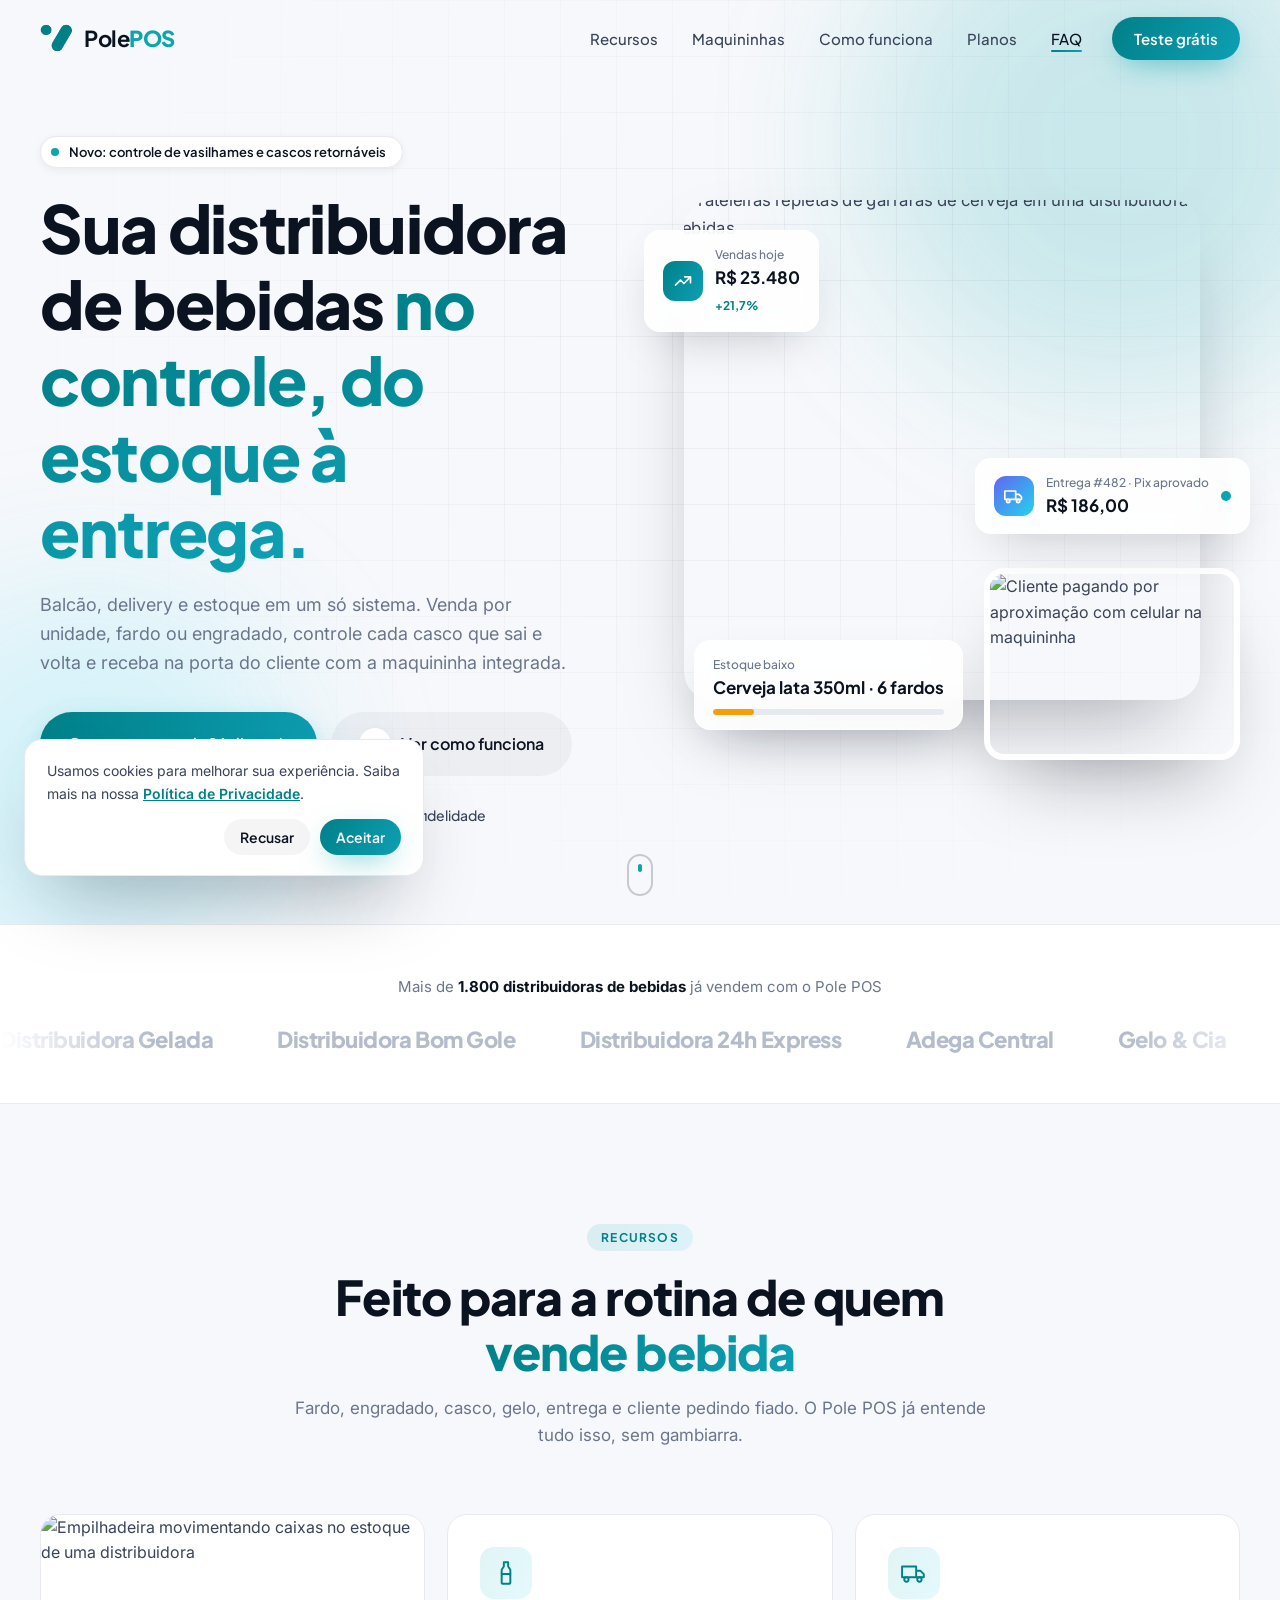
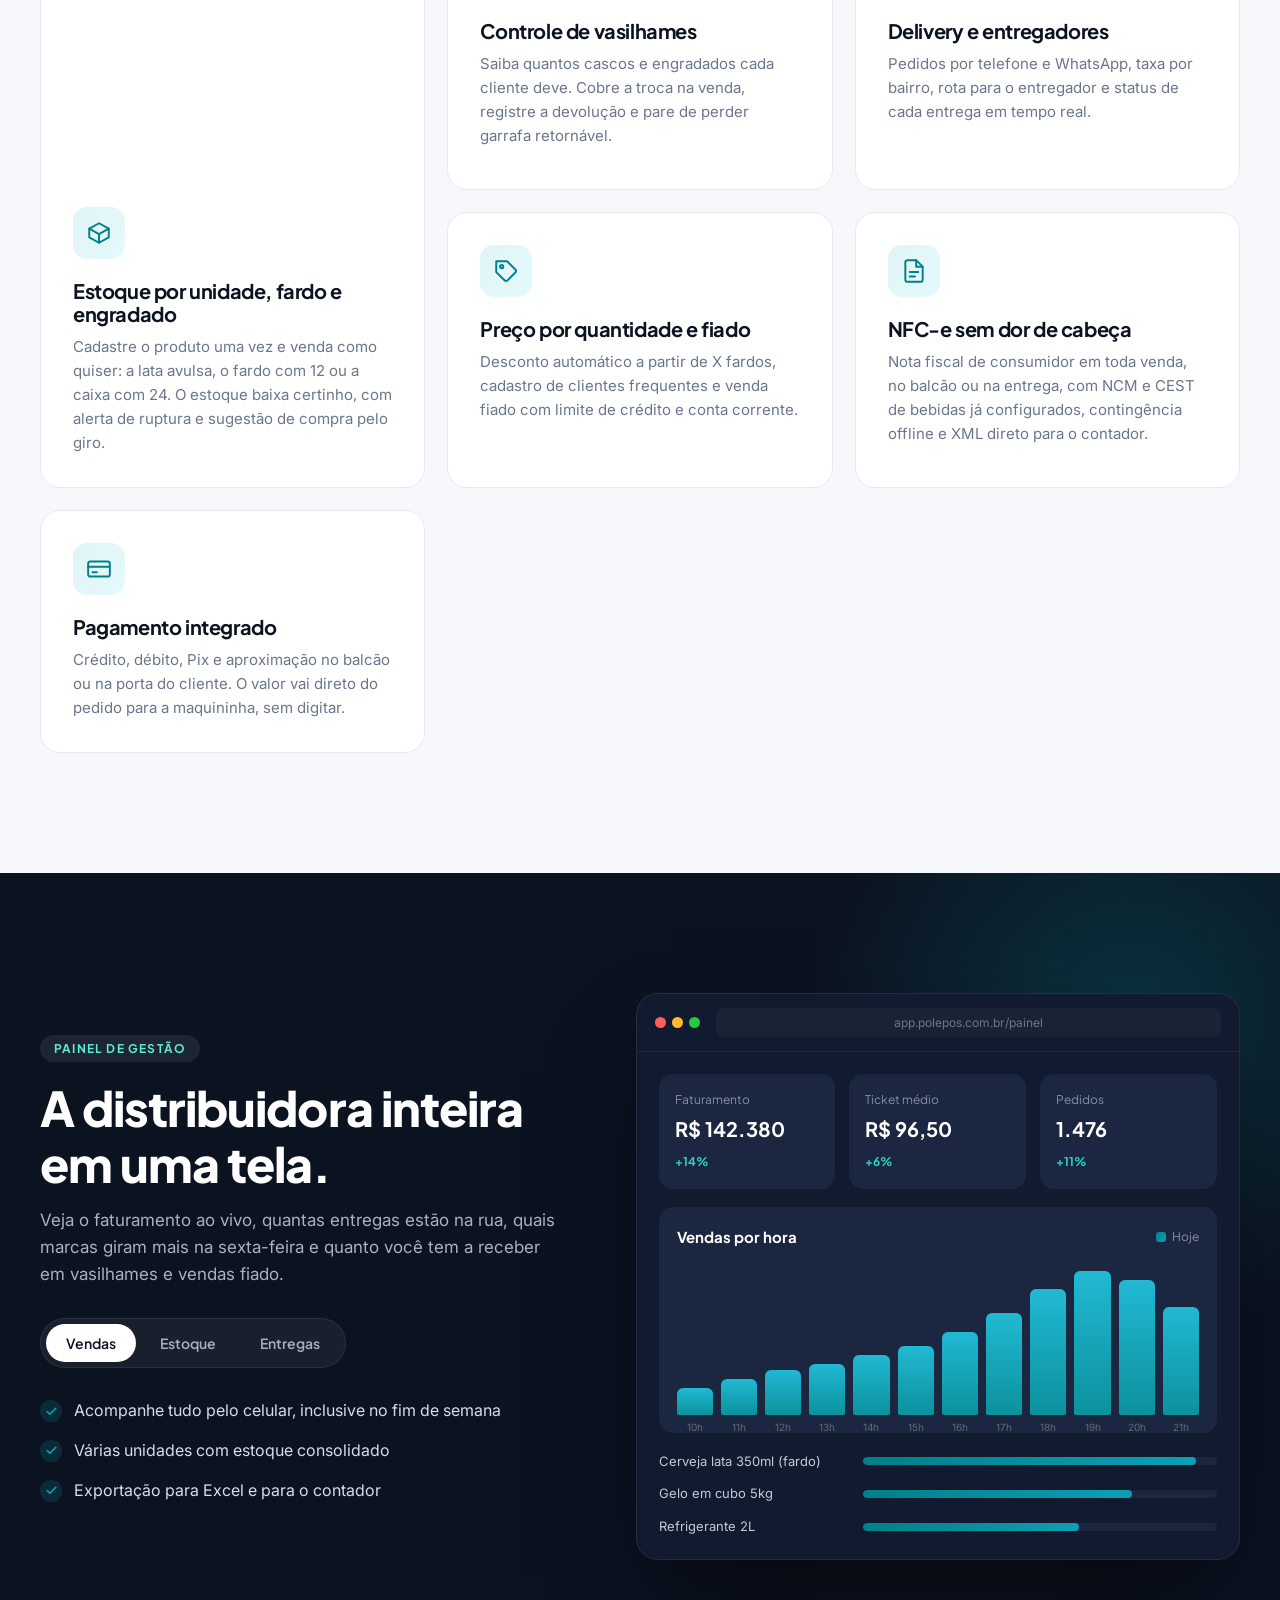
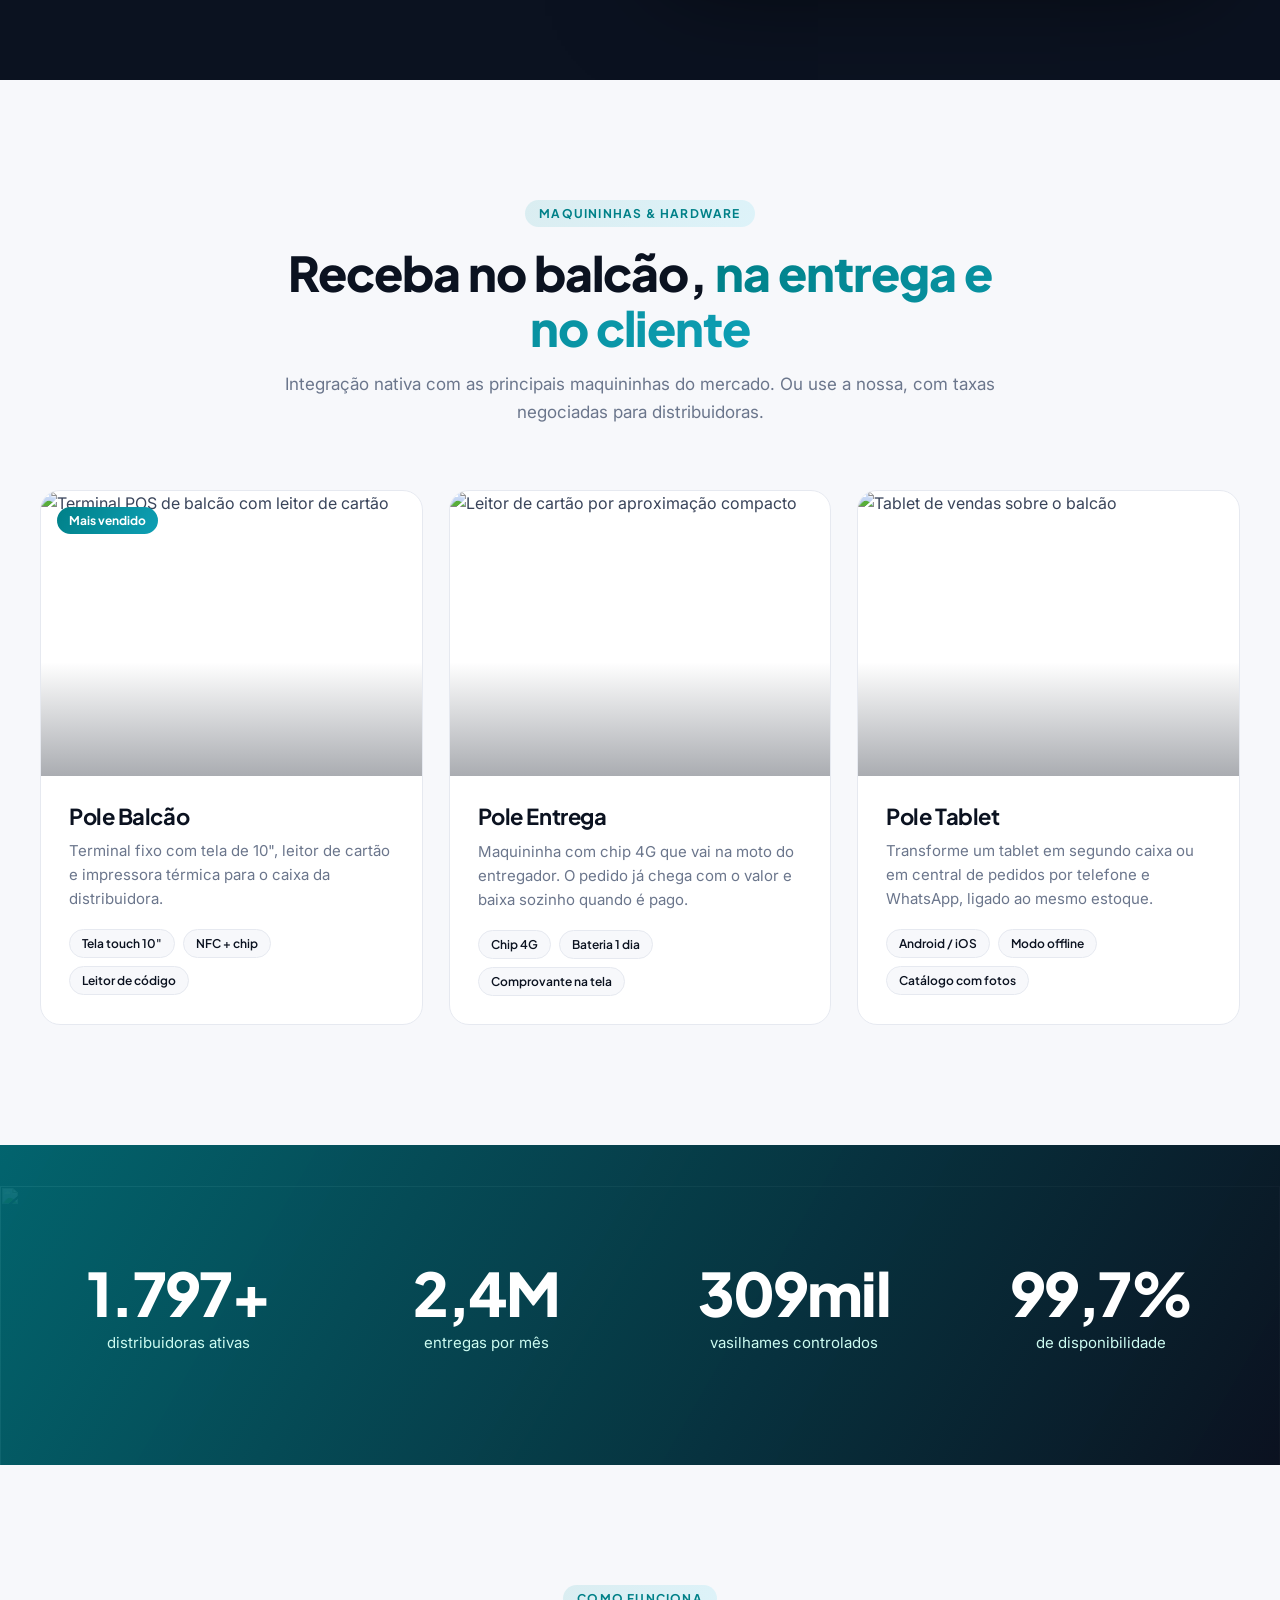
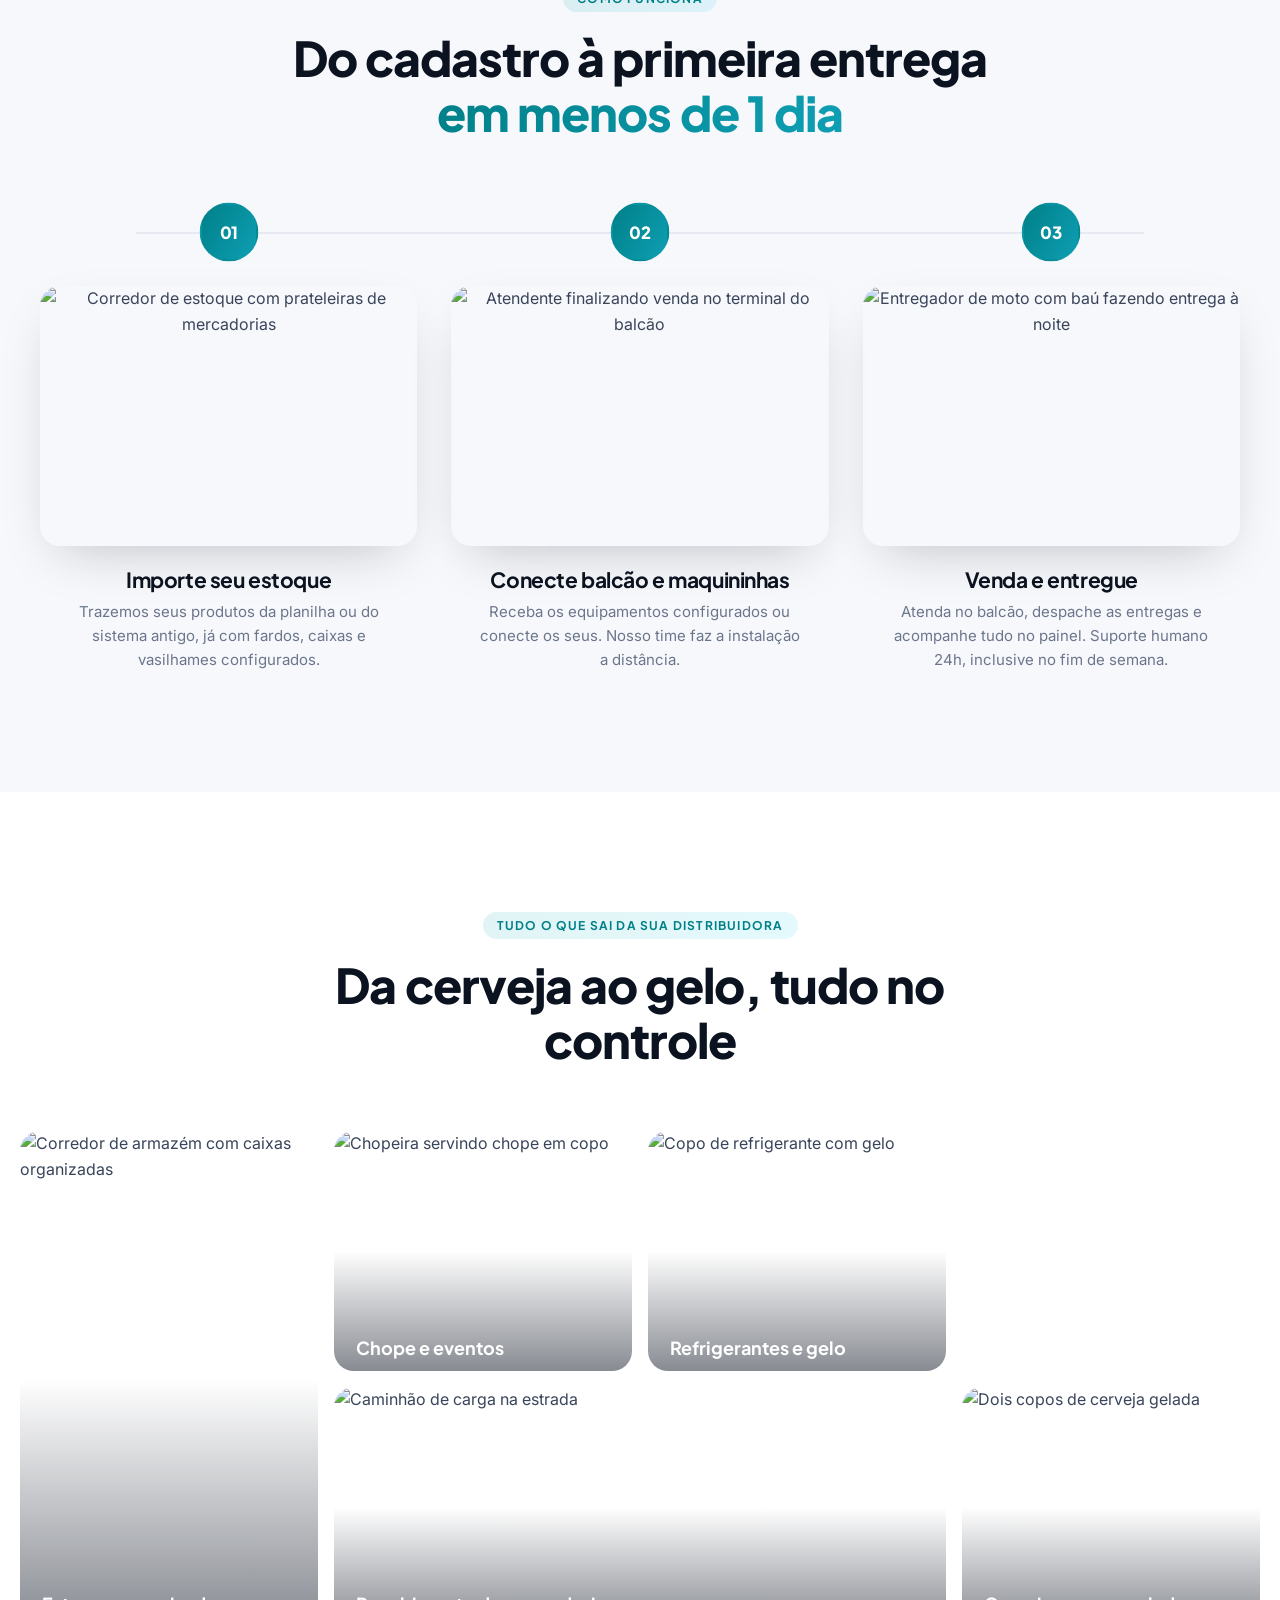
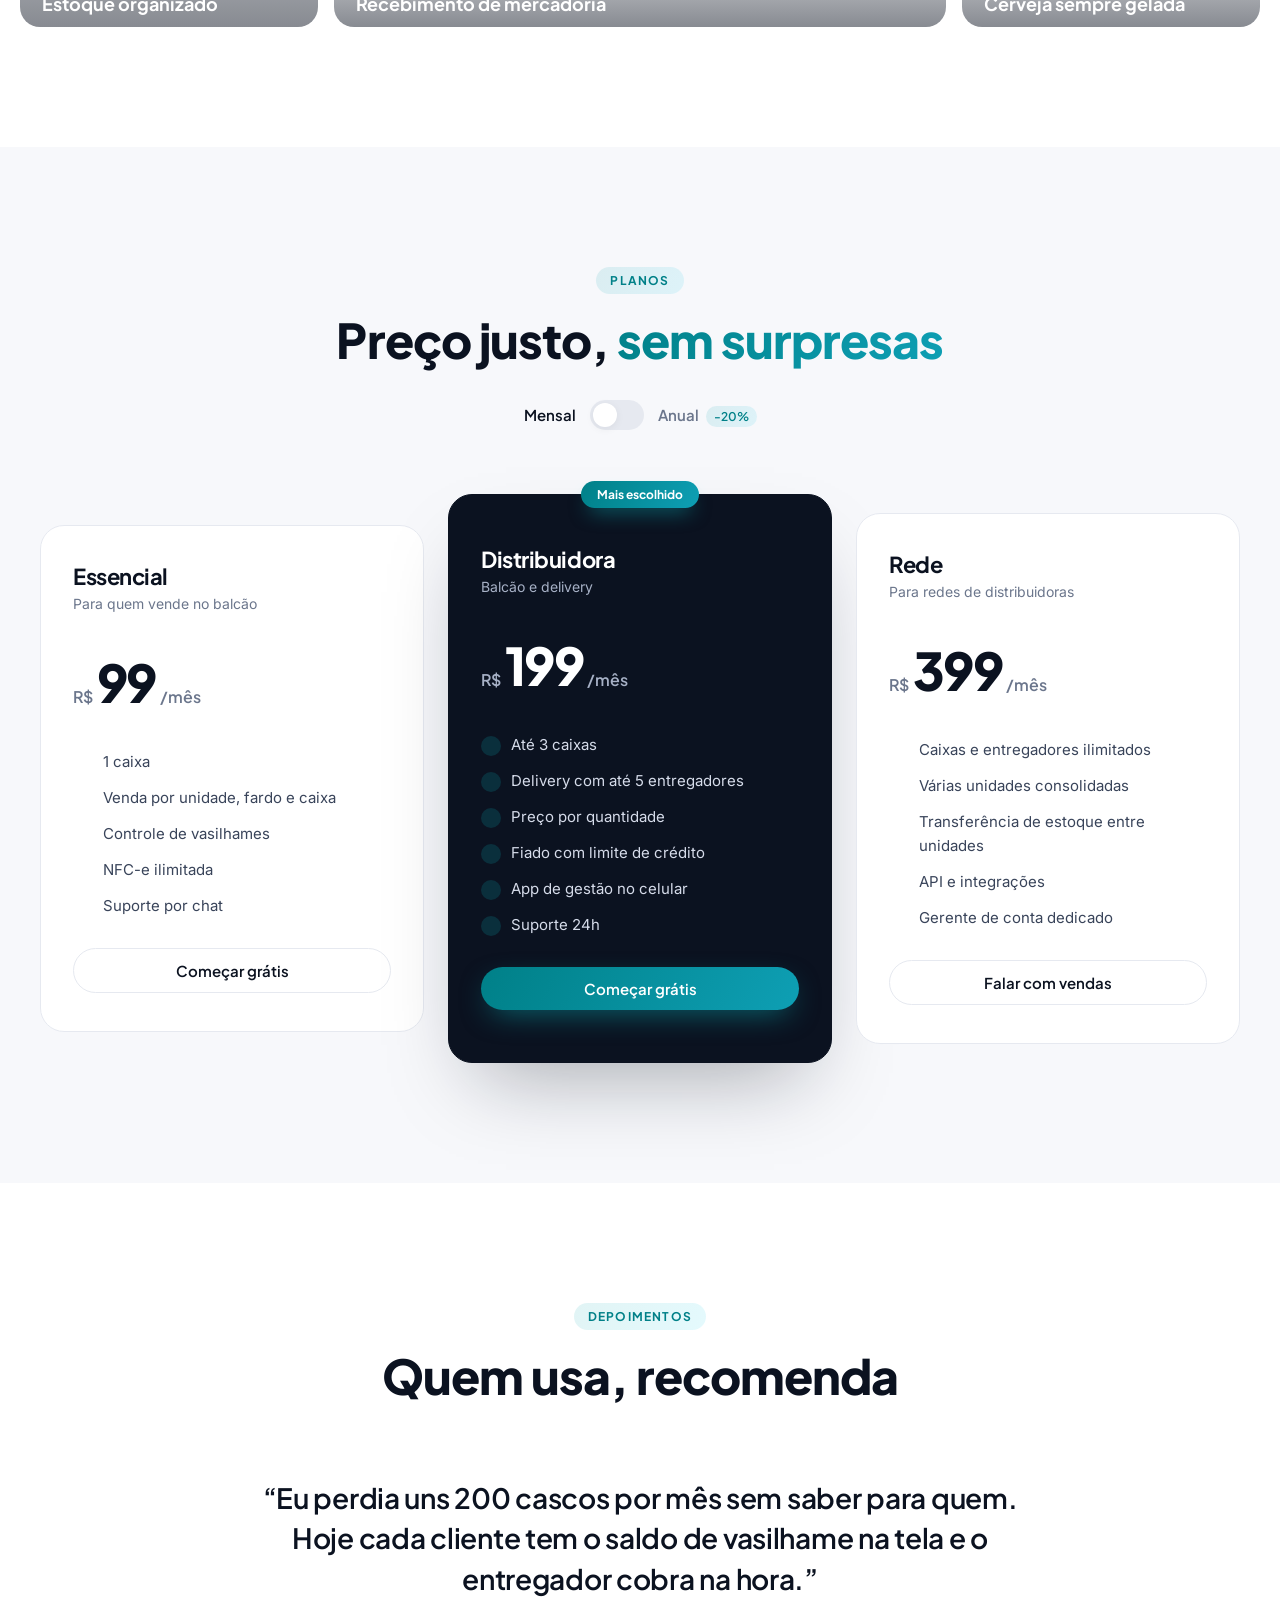
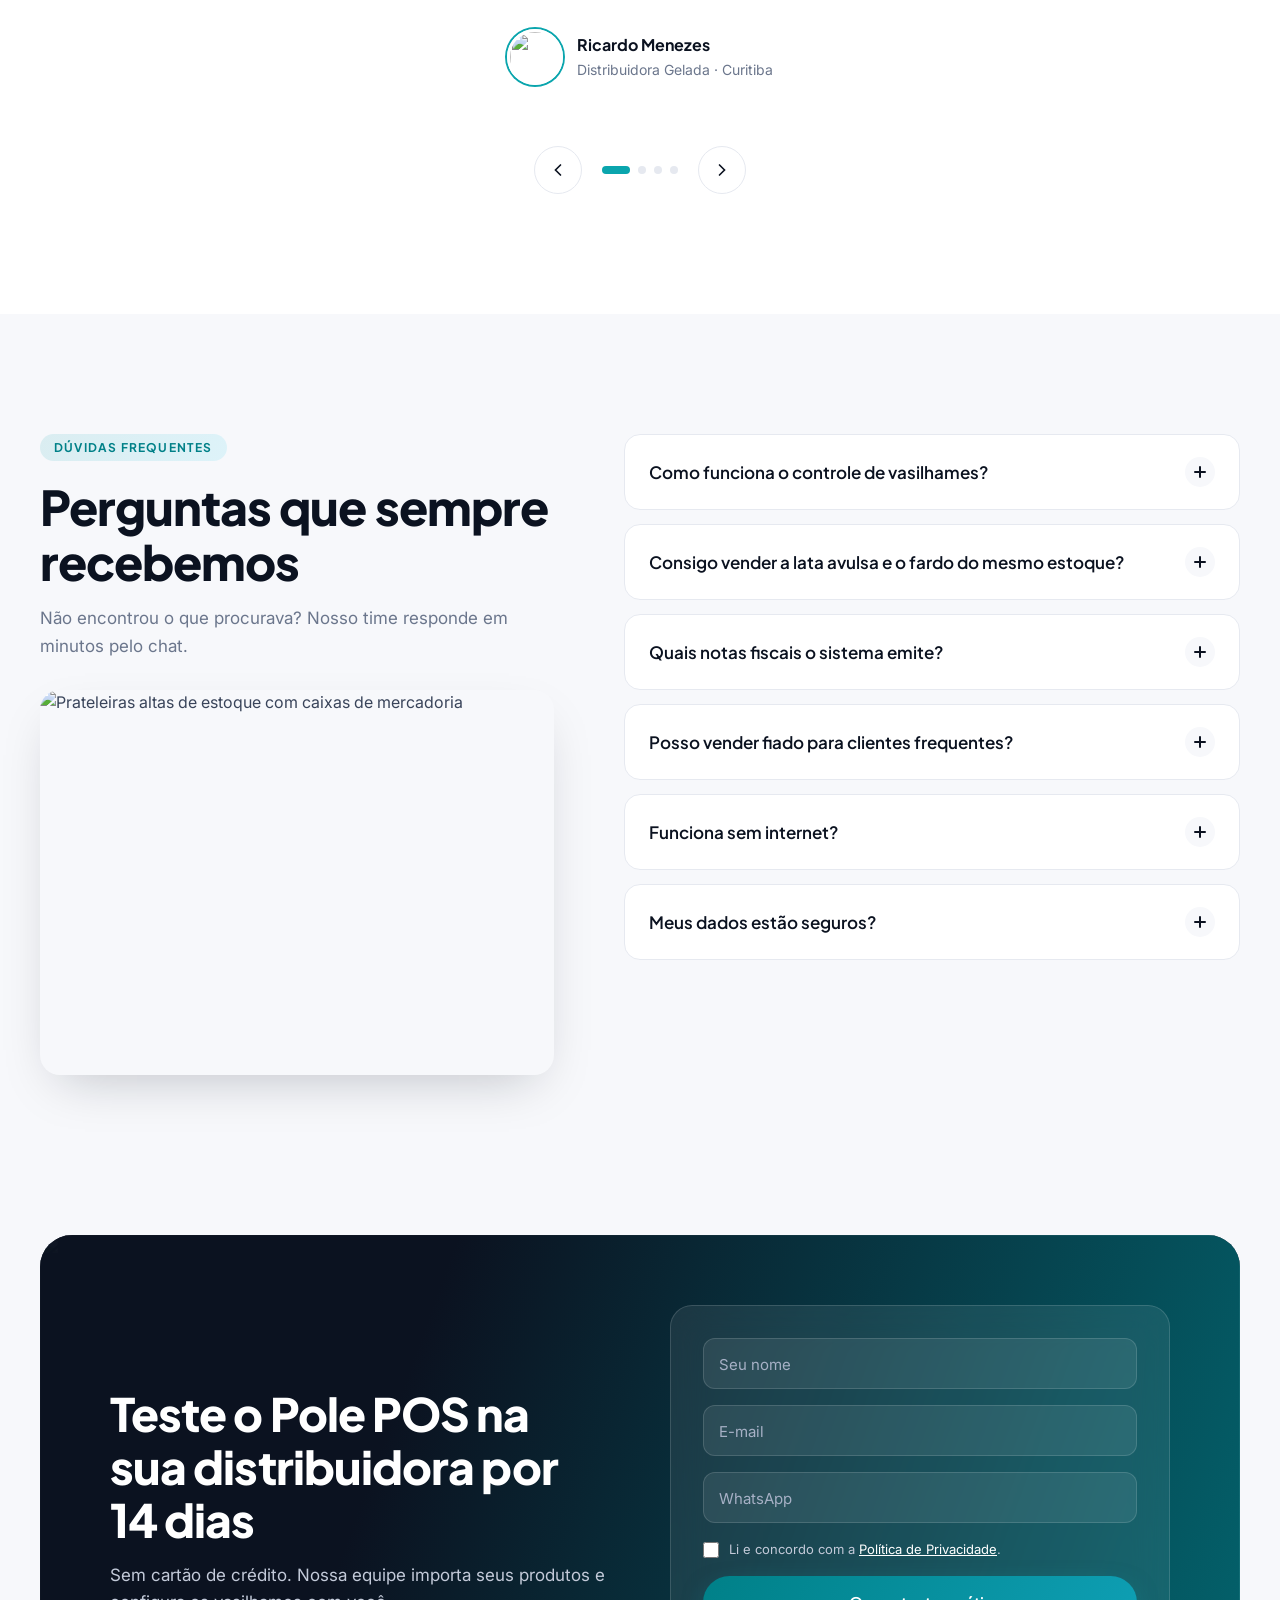
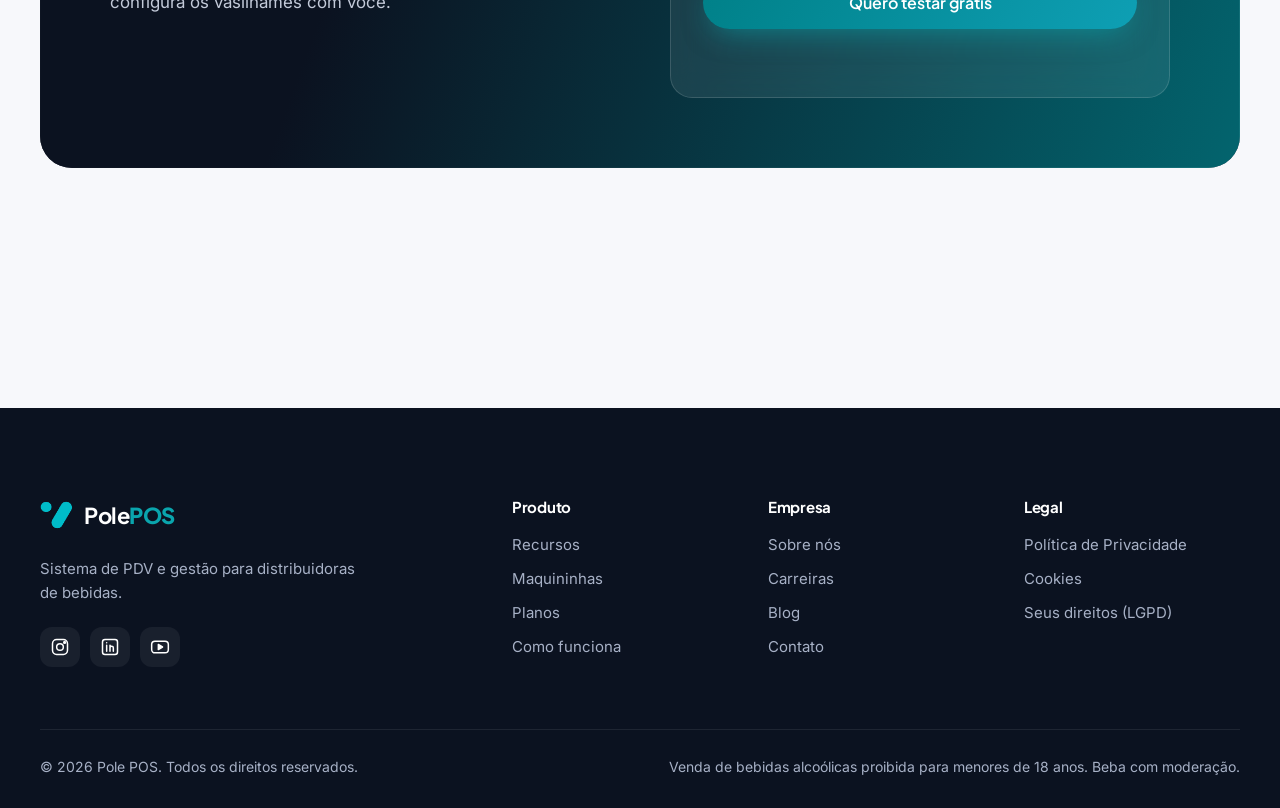
==== commit 3ea0a741: "Foco exclusivo em distribuidoras e emissão somente de NFC-e - Remove menções a depósitos, disk-bebid" ====
--- a/index.html
+++ b/index.html
@@ -4,7 +4,7 @@
   <meta charset="UTF-8">
   <meta name="viewport" content="width=device-width, initial-scale=1.0">
   <title>Pole POS — Sistema de PDV para Distribuidoras de Bebidas</title>
-  <meta name="description" content="Pole POS: sistema de PDV e gestão para distribuidoras de bebidas e depósitos. Controle de vasilhames, venda por fardo e caixa, delivery, atacado, NF-e e maquininha integrada.">
+  <meta name="description" content="Pole POS: sistema de PDV e gestão para distribuidoras de bebidas. Controle de vasilhames, venda por fardo e caixa, delivery, emissão de NFC-e e maquininha integrada.">
   <link rel="preconnect" href="https://fonts.googleapis.com">
   <link rel="preconnect" href="https://fonts.gstatic.com" crossorigin>
   <link href="https://fonts.googleapis.com/css2?family=Plus+Jakarta+Sans:wght@400;500;600;700;800&family=Inter:wght@400;500;600&display=swap" rel="stylesheet">
@@ -65,10 +65,10 @@
           </span>
           <h1 class="hero__title reveal" data-delay="200">
             Sua distribuidora de bebidas
-            <span class="text-gradient">no controle, do depósito à entrega.</span>
+            <span class="text-gradient">no controle, do estoque à entrega.</span>
           </h1>
           <p class="hero__text reveal" data-delay="300">
-            Balcão, delivery, atacado e estoque em um só sistema. Venda por unidade, fardo ou engradado, controle cada casco que sai e volta e receba na porta do cliente com a maquininha integrada.
+            Balcão, delivery e estoque em um só sistema. Venda por unidade, fardo ou engradado, controle cada casco que sai e volta e receba na porta do cliente com a maquininha integrada.
           </p>
           <div class="hero__actions reveal" data-delay="400">
             <a href="#contato" class="btn btn--primary btn--lg">
@@ -81,7 +81,7 @@
             </a>
           </div>
           <ul class="hero__trust reveal" data-delay="500">
-            <li><svg viewBox="0 0 24 24" width="18" height="18"><path d="M20 6 9 17l-5-5" fill="none" stroke="currentColor" stroke-width="2.5" stroke-linecap="round" stroke-linejoin="round"/></svg> NFC-e e NF-e</li>
+            <li><svg viewBox="0 0 24 24" width="18" height="18"><path d="M20 6 9 17l-5-5" fill="none" stroke="currentColor" stroke-width="2.5" stroke-linecap="round" stroke-linejoin="round"/></svg> Emissão de NFC-e</li>
             <li><svg viewBox="0 0 24 24" width="18" height="18"><path d="M20 6 9 17l-5-5" fill="none" stroke="currentColor" stroke-width="2.5" stroke-linecap="round" stroke-linejoin="round"/></svg> Funciona offline</li>
             <li><svg viewBox="0 0 24 24" width="18" height="18"><path d="M20 6 9 17l-5-5" fill="none" stroke="currentColor" stroke-width="2.5" stroke-linecap="round" stroke-linejoin="round"/></svg> Sem fidelidade</li>
           </ul>
@@ -130,11 +130,11 @@
 
     <!-- LOGOS / MARQUEE -->
     <section class="logos" id="logos">
-      <p class="logos__title">Mais de <strong>1.800 distribuidoras e depósitos</strong> já vendem com o Pole POS</p>
+      <p class="logos__title">Mais de <strong>1.800 distribuidoras de bebidas</strong> já vendem com o Pole POS</p>
       <div class="marquee">
         <div class="marquee__track">
-          <span>Distribuidora Gelada</span><span>Depósito Bom Gole</span><span>Disk Bebidas 24h</span><span>Adega Central</span><span>Gelo &amp; Cia</span><span>Rota da Cerveja</span><span>Empório das Bebidas</span><span>Distribuidora Pôr do Sol</span>
-          <span>Distribuidora Gelada</span><span>Depósito Bom Gole</span><span>Disk Bebidas 24h</span><span>Adega Central</span><span>Gelo &amp; Cia</span><span>Rota da Cerveja</span><span>Empório das Bebidas</span><span>Distribuidora Pôr do Sol</span>
+          <span>Distribuidora Gelada</span><span>Distribuidora Bom Gole</span><span>Distribuidora 24h Express</span><span>Adega Central</span><span>Gelo &amp; Cia</span><span>Rota da Cerveja</span><span>Empório das Bebidas</span><span>Distribuidora Pôr do Sol</span>
+          <span>Distribuidora Gelada</span><span>Distribuidora Bom Gole</span><span>Distribuidora 24h Express</span><span>Adega Central</span><span>Gelo &amp; Cia</span><span>Rota da Cerveja</span><span>Empório das Bebidas</span><span>Distribuidora Pôr do Sol</span>
         </div>
       </div>
     </section>
@@ -151,7 +151,7 @@
         <div class="features__grid">
           <article class="feature-card feature-card--big reveal">
             <div class="feature-card__img">
-              <img src="https://images.unsplash.com/photo-1578662996442-48f60103fc96?w=900&q=80&auto=format&fit=crop" alt="Empilhadeira movimentando caixas em um depósito" loading="lazy">
+              <img src="https://images.unsplash.com/photo-1578662996442-48f60103fc96?w=900&q=80&auto=format&fit=crop" alt="Empilhadeira movimentando caixas no estoque de uma distribuidora" loading="lazy">
             </div>
             <div class="feature-card__body">
               <div class="icon-box"><svg viewBox="0 0 24 24"><path d="M21 8 12 3 3 8v8l9 5 9-5z"/><path d="M3 8l9 5 9-5M12 13v8"/></svg></div>
@@ -174,14 +174,14 @@
 
           <article class="feature-card reveal" data-delay="100">
             <div class="icon-box"><svg viewBox="0 0 24 24"><path d="M20.6 13.4 13.4 20.6a2 2 0 0 1-2.8 0L3 13V3h10l7.6 7.6a2 2 0 0 1 0 2.8z"/><circle cx="8" cy="8" r="1.5"/></svg></div>
-            <h3>Atacado e varejo juntos</h3>
-            <p>Tabela de preço por cliente: bar, restaurante, revendedor e consumidor final. Venda a prazo com limite de crédito e conta corrente.</p>
+            <h3>Preço por quantidade e fiado</h3>
+            <p>Desconto automático a partir de X fardos, cadastro de clientes frequentes e venda fiado com limite de crédito e conta corrente.</p>
           </article>
 
           <article class="feature-card reveal" data-delay="200">
             <div class="icon-box"><svg viewBox="0 0 24 24"><path d="M14 2H6a2 2 0 0 0-2 2v16a2 2 0 0 0 2 2h12a2 2 0 0 0 2-2V8z"/><path d="M14 2v6h6M8 13h8M8 17h5"/></svg></div>
-            <h3>Fiscal de bebidas resolvido</h3>
-            <p>NFC-e no balcão e NF-e para o atacado, com cálculo de ICMS-ST, CEST e NCM de bebidas. XML direto para o contador.</p>
+            <h3>NFC-e sem dor de cabeça</h3>
+            <p>Nota fiscal de consumidor em toda venda, no balcão ou na entrega, com NCM e CEST de bebidas já configurados, contingência offline e XML direto para o contador.</p>
           </article>
 
           <article class="feature-card reveal" data-delay="300">
@@ -198,8 +198,8 @@
       <div class="container showcase__inner">
         <div class="showcase__content reveal">
           <span class="eyebrow eyebrow--light">Painel de gestão</span>
-          <h2 class="section__title section__title--light">O depósito inteiro em uma tela.</h2>
-          <p class="section__text section__text--light">Veja o faturamento ao vivo, quantas entregas estão na rua, quais marcas giram mais na sexta-feira e quanto você tem a receber em vasilhames e vendas a prazo.</p>
+          <h2 class="section__title section__title--light">A distribuidora inteira em uma tela.</h2>
+          <p class="section__text section__text--light">Veja o faturamento ao vivo, quantas entregas estão na rua, quais marcas giram mais na sexta-feira e quanto você tem a receber em vasilhames e vendas fiado.</p>
 
           <div class="tabs" role="tablist">
             <button class="tab is-active" role="tab" aria-selected="true" data-tab="vendas">Vendas</button>
@@ -209,7 +209,7 @@
 
           <ul class="check-list">
             <li>Acompanhe tudo pelo celular, inclusive no fim de semana</li>
-            <li>Vários depósitos com estoque consolidado</li>
+            <li>Várias unidades com estoque consolidado</li>
             <li>Exportação para Excel e para o contador</li>
           </ul>
         </div>
@@ -259,7 +259,7 @@
             </div>
             <div class="hw-card__body">
               <h3>Pole Balcão</h3>
-              <p>Terminal fixo com tela de 10", leitor de cartão e impressora térmica para o caixa do depósito.</p>
+              <p>Terminal fixo com tela de 10", leitor de cartão e impressora térmica para o caixa da distribuidora.</p>
               <ul class="specs"><li>Tela touch 10"</li><li>NFC + chip</li><li>Leitor de código</li></ul>
             </div>
           </article>
@@ -280,8 +280,8 @@
               <img src="https://images.unsplash.com/photo-1556740714-a8395b3bf30f?w=800&q=80&auto=format&fit=crop" alt="Tablet de vendas sobre o balcão" loading="lazy">
             </div>
             <div class="hw-card__body">
-              <h3>Pole Vendedor</h3>
-              <p>App para o vendedor externo tirar pedidos no bar, no restaurante ou no mercadinho e mandar direto para a separação.</p>
+              <h3>Pole Tablet</h3>
+              <p>Transforme um tablet em segundo caixa ou em central de pedidos por telefone e WhatsApp, ligado ao mesmo estoque.</p>
               <ul class="specs"><li>Android / iOS</li><li>Modo offline</li><li>Catálogo com fotos</li></ul>
             </div>
           </article>
@@ -315,7 +315,7 @@
 
           <div class="step reveal">
             <div class="step__num">01</div>
-            <div class="step__img"><img src="https://images.unsplash.com/photo-1553413077-190dd305871c?w=700&q=80&auto=format&fit=crop" alt="Corredor de depósito com prateleiras de mercadorias" loading="lazy"></div>
+            <div class="step__img"><img src="https://images.unsplash.com/photo-1553413077-190dd305871c?w=700&q=80&auto=format&fit=crop" alt="Corredor de estoque com prateleiras de mercadorias" loading="lazy"></div>
             <h3>Importe seu estoque</h3>
             <p>Trazemos seus produtos da planilha ou do sistema antigo, já com fardos, caixas e vasilhames configurados.</p>
           </div>
@@ -341,16 +341,16 @@
     <section class="section gallery">
       <div class="container">
         <div class="section__head reveal">
-          <span class="eyebrow">Para todo tipo de operação</span>
-          <h2 class="section__title">Do disk-bebidas ao atacado</h2>
+          <span class="eyebrow">Tudo o que sai da sua distribuidora</span>
+          <h2 class="section__title">Da cerveja ao gelo, tudo no controle</h2>
         </div>
       </div>
       <div class="gallery__grid">
-        <figure class="g-item g-item--tall reveal"><img src="https://images.unsplash.com/photo-1586528116493-a029325540fa?w=800&q=80&auto=format&fit=crop" alt="Corredor de armazém com caixas organizadas" loading="lazy"><figcaption>Depósitos de bebidas</figcaption></figure>
+        <figure class="g-item g-item--tall reveal"><img src="https://images.unsplash.com/photo-1586528116493-a029325540fa?w=800&q=80&auto=format&fit=crop" alt="Corredor de armazém com caixas organizadas" loading="lazy"><figcaption>Estoque organizado</figcaption></figure>
         <figure class="g-item reveal" data-delay="100"><img src="https://images.unsplash.com/photo-1567696911980-2eed69a46042?w=800&q=80&auto=format&fit=crop" alt="Chopeira servindo chope em copo" loading="lazy"><figcaption>Chope e eventos</figcaption></figure>
         <figure class="g-item reveal" data-delay="200"><img src="https://images.unsplash.com/photo-1527960471264-932f39eb5846?w=800&q=80&auto=format&fit=crop" alt="Copo de refrigerante com gelo" loading="lazy"><figcaption>Refrigerantes e gelo</figcaption></figure>
-        <figure class="g-item g-item--wide reveal" data-delay="100"><img src="https://images.unsplash.com/photo-1519003722824-194d4455a60c?w=1200&q=80&auto=format&fit=crop" alt="Caminhão de carga na estrada" loading="lazy"><figcaption>Atacado com entrega</figcaption></figure>
-        <figure class="g-item reveal" data-delay="200"><img src="https://images.unsplash.com/photo-1600788886242-5c96aabe3757?w=800&q=80&auto=format&fit=crop" alt="Dois copos de cerveja gelada" loading="lazy"><figcaption>Revenda para bares</figcaption></figure>
+        <figure class="g-item g-item--wide reveal" data-delay="100"><img src="https://images.unsplash.com/photo-1519003722824-194d4455a60c?w=1200&q=80&auto=format&fit=crop" alt="Caminhão de carga na estrada" loading="lazy"><figcaption>Recebimento de mercadoria</figcaption></figure>
+        <figure class="g-item reveal" data-delay="200"><img src="https://images.unsplash.com/photo-1600788886242-5c96aabe3757?w=800&q=80&auto=format&fit=crop" alt="Dois copos de cerveja gelada" loading="lazy"><figcaption>Cerveja sempre gelada</figcaption></figure>
       </div>
     </section>
 
@@ -369,7 +369,7 @@
 
         <div class="pricing__grid">
           <article class="plan reveal">
-            <h3>Depósito</h3>
+            <h3>Essencial</h3>
             <p class="plan__desc">Para quem vende no balcão</p>
             <div class="plan__price"><small>R$</small><span data-monthly="99" data-yearly="79">99</span><small>/mês</small></div>
             <ul>
@@ -381,20 +381,20 @@
           <article class="plan plan--featured reveal" data-delay="100">
             <span class="plan__badge">Mais escolhido</span>
             <h3>Distribuidora</h3>
-            <p class="plan__desc">Balcão, delivery e atacado</p>
+            <p class="plan__desc">Balcão e delivery</p>
             <div class="plan__price"><small>R$</small><span data-monthly="199" data-yearly="159">199</span><small>/mês</small></div>
             <ul>
-              <li>Até 3 caixas</li><li>Delivery com até 5 entregadores</li><li>NF-e e ICMS-ST</li><li>Tabela de preço por cliente</li><li>Venda a prazo com limite de crédito</li><li>Suporte 24h</li>
+              <li>Até 3 caixas</li><li>Delivery com até 5 entregadores</li><li>Preço por quantidade</li><li>Fiado com limite de crédito</li><li>App de gestão no celular</li><li>Suporte 24h</li>
             </ul>
             <a href="#contato" class="btn btn--primary btn--block">Começar grátis</a>
           </article>
 
           <article class="plan reveal" data-delay="200">
             <h3>Rede</h3>
-            <p class="plan__desc">Para vários depósitos e equipe de rua</p>
+            <p class="plan__desc">Para redes de distribuidoras</p>
             <div class="plan__price"><small>R$</small><span data-monthly="399" data-yearly="319">399</span><small>/mês</small></div>
             <ul>
-              <li>Caixas e entregadores ilimitados</li><li>Vários depósitos consolidados</li><li>App do vendedor externo</li><li>API e integrações</li><li>Gerente de conta dedicado</li>
+              <li>Caixas e entregadores ilimitados</li><li>Várias unidades consolidadas</li><li>Transferência de estoque entre unidades</li><li>API e integrações</li><li>Gerente de conta dedicado</li>
             </ul>
             <a href="#contato" class="btn btn--outline btn--block">Falar com vendas</a>
           </article>
@@ -423,21 +423,21 @@
               <p>“Na sexta à noite saem mais de 80 entregas. Com o Pole eu vejo qual moto está onde, e o Pix cai antes do entregador voltar.”</p>
               <footer>
                 <img src="https://images.unsplash.com/photo-1494790108377-be9c29b29330?w=160&h=160&q=80&auto=format&fit=crop" alt="" loading="lazy">
-                <div><strong>Juliana Araújo</strong><span>Disk Bebidas 24h · Belo Horizonte</span></div>
+                <div><strong>Juliana Araújo</strong><span>Distribuidora 24h Express · Belo Horizonte</span></div>
               </footer>
             </blockquote>
             <blockquote class="testimonial">
-              <p>“Vendo para 140 bares com preço diferente para cada um. Antes era caderno; agora o vendedor tira o pedido no app e a nota sai com o ICMS-ST certo.”</p>
+              <p>“Fim de semana é festa, churrasco e cliente levando 10 fardos. O desconto por quantidade entra sozinho e o fiado de quem compra sempre fica anotado com limite. Acabou o caderno.”</p>
               <footer>
                 <img src="https://images.unsplash.com/photo-1500648767791-00dcc994a43e?w=160&h=160&q=80&auto=format&fit=crop" alt="" loading="lazy">
-                <div><strong>André Siqueira</strong><span>Rota da Cerveja Atacado · Campinas</span></div>
+                <div><strong>André Siqueira</strong><span>Distribuidora Rota da Cerveja · Campinas</span></div>
               </footer>
             </blockquote>
             <blockquote class="testimonial">
-              <p>“O sistema baixa o fardo e a lata avulsa do mesmo estoque. Pela primeira vez o inventário do depósito bate com o que o sistema mostra.”</p>
+              <p>“O sistema baixa o fardo e a lata avulsa do mesmo estoque. Pela primeira vez o inventário bate com o que o sistema mostra.”</p>
               <footer>
                 <img src="https://images.unsplash.com/photo-1573497019940-1c28c88b4f3e?w=160&h=160&q=80&auto=format&fit=crop" alt="" loading="lazy">
-                <div><strong>Patrícia Lemos</strong><span>Depósito Bom Gole · Recife</span></div>
+                <div><strong>Patrícia Lemos</strong><span>Distribuidora Bom Gole · Recife</span></div>
               </footer>
             </blockquote>
           </div>
@@ -458,7 +458,7 @@
           <h2 class="section__title">Perguntas que sempre recebemos</h2>
           <p class="section__text">Não encontrou o que procurava? Nosso time responde em minutos pelo chat.</p>
           <div class="faq__img">
-            <img src="https://images.unsplash.com/photo-1587293852726-70cdb56c2866?w=800&q=80&auto=format&fit=crop" alt="Prateleiras altas de um depósito com caixas de mercadoria" loading="lazy">
+            <img src="https://images.unsplash.com/photo-1587293852726-70cdb56c2866?w=800&q=80&auto=format&fit=crop" alt="Prateleiras altas de estoque com caixas de mercadoria" loading="lazy">
           </div>
         </div>
 
@@ -472,12 +472,12 @@
             <div class="acc-body"><p>Sim. Você define quantas unidades tem o fardo e a caixa, e cada um pode ter código de barras e preço próprios. O estoque é baixado na unidade certa, sem precisar abrir fardo manualmente no sistema.</p></div>
           </div>
           <div class="acc-item">
-            <button class="acc-head" aria-expanded="false">O sistema emite NF-e com substituição tributária?<span class="acc-icon"></span></button>
-            <div class="acc-body"><p>Sim. Emitimos NFC-e no balcão e NF-e para vendas no atacado, com cálculo de ICMS-ST conforme o NCM e o CEST de cada bebida. As regras de cada estado devem ser conferidas com o seu contador na implantação.</p></div>
+            <button class="acc-head" aria-expanded="false">Quais notas fiscais o sistema emite?<span class="acc-icon"></span></button>
+            <div class="acc-body"><p>O Pole POS emite NFC-e (Nota Fiscal de Consumidor Eletrônica) em todas as vendas, no balcão ou na entrega, inclusive em contingência quando a internet cai. O sistema não emite NF-e (modelo 55). A tributação de cada bebida deve ser conferida com o seu contador na implantação.</p></div>
           </div>
           <div class="acc-item">
-            <button class="acc-head" aria-expanded="false">Posso vender a prazo para bares e restaurantes?<span class="acc-icon"></span></button>
-            <div class="acc-body"><p>Pode. Cada cliente tem limite de crédito, prazo de pagamento e tabela de preço própria. O sistema bloqueia novas vendas a prazo quando o limite estoura e mostra o que está vencido.</p></div>
+            <button class="acc-head" aria-expanded="false">Posso vender fiado para clientes frequentes?<span class="acc-icon"></span></button>
+            <div class="acc-body"><p>Pode. Cada cliente tem limite de crédito e prazo de pagamento. O sistema bloqueia novas vendas fiado quando o limite estoura e mostra o que está vencido.</p></div>
           </div>
           <div class="acc-item">
             <button class="acc-head" aria-expanded="false">Funciona sem internet?<span class="acc-icon"></span></button>
@@ -534,7 +534,7 @@
     <div class="container footer__grid">
       <div class="footer__brand">
         <a href="#inicio" class="logo logo--light"><img src="assets/logo.png" alt="" class="logo-mark" width="34" height="34"><span>Pole<b>POS</b></span></a>
-        <p>Sistema de PDV e gestão para distribuidoras de bebidas, depósitos e disk-bebidas.</p>
+        <p>Sistema de PDV e gestão para distribuidoras de bebidas.</p>
         <div class="socials">
           <a href="#" aria-label="Instagram"><svg viewBox="0 0 24 24"><rect x="3" y="3" width="18" height="18" rx="5"/><circle cx="12" cy="12" r="4"/><circle cx="17.5" cy="6.5" r="1" fill="currentColor"/></svg></a>
           <a href="#" aria-label="LinkedIn"><svg viewBox="0 0 24 24"><rect x="3" y="3" width="18" height="18" rx="3"/><path d="M8 10v7M8 7v.01M12 17v-4a2 2 0 0 1 4 0v4M12 10v7"/></svg></a>
